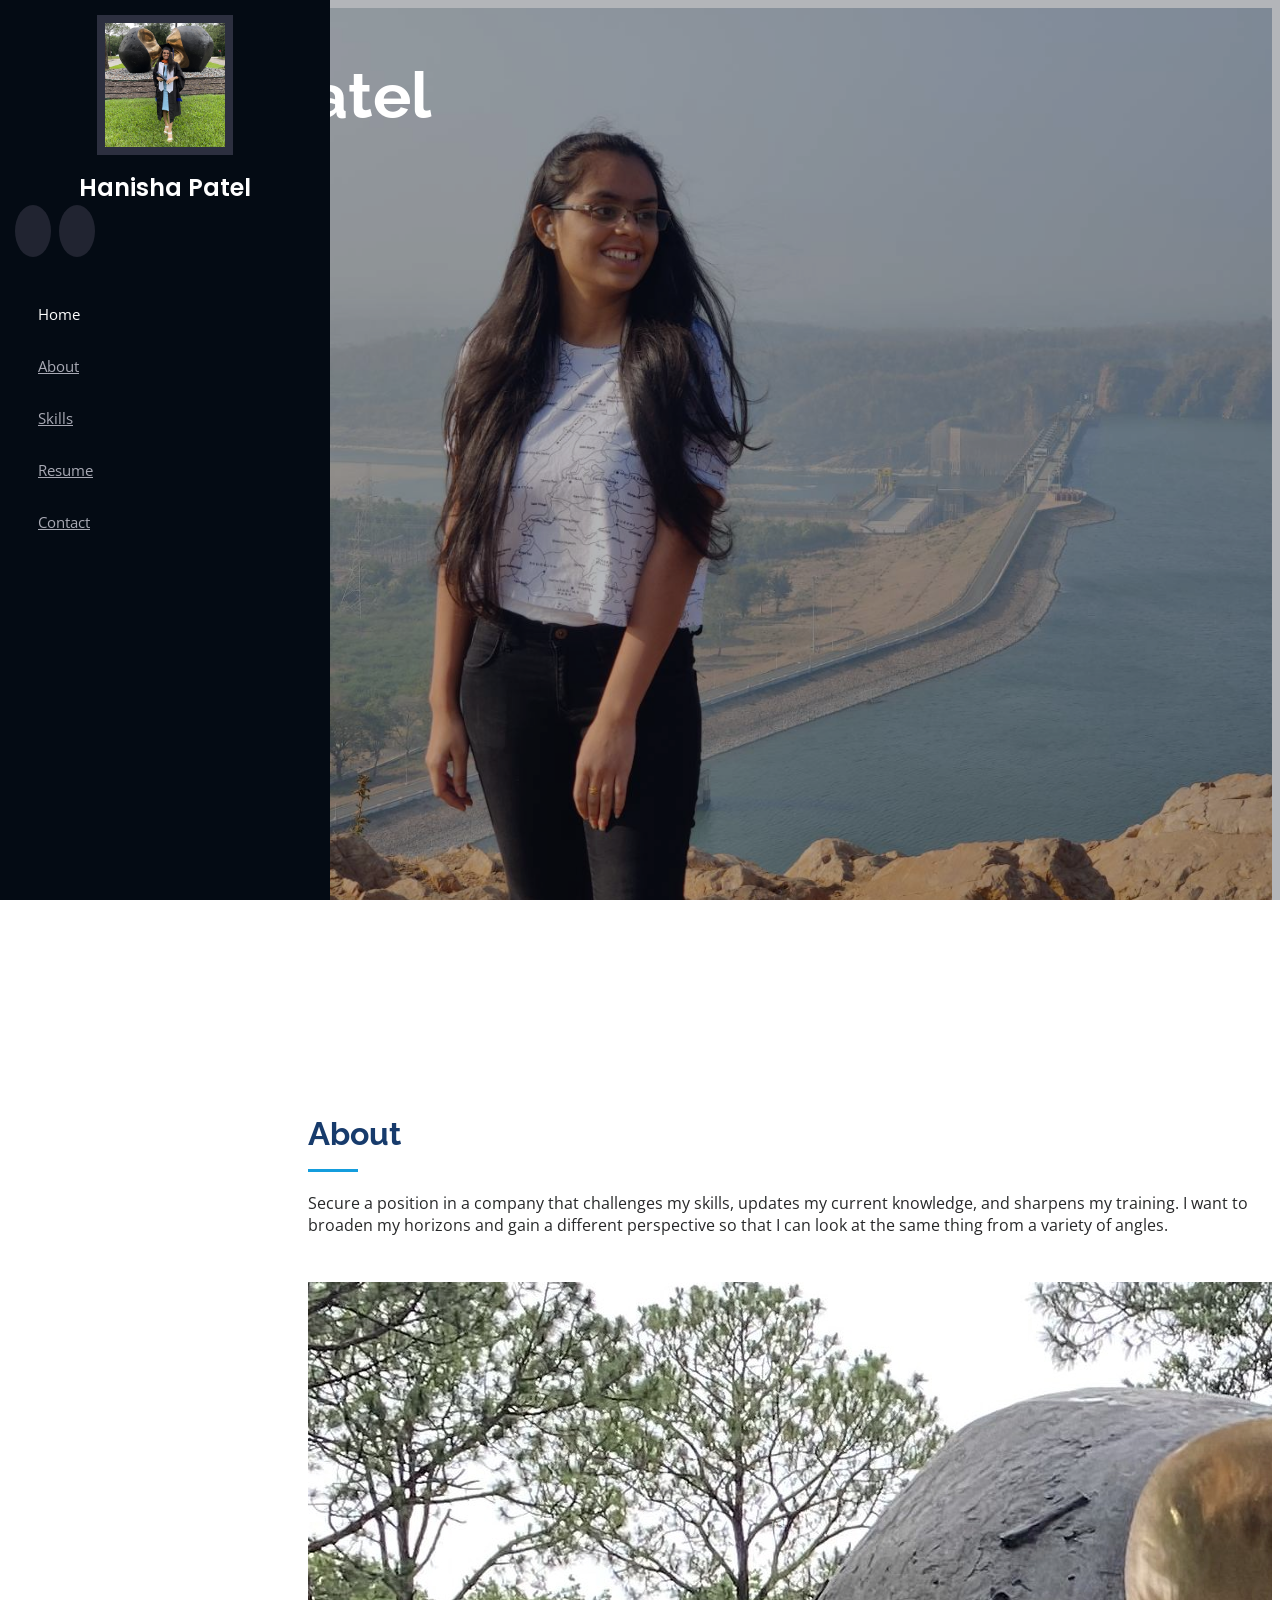
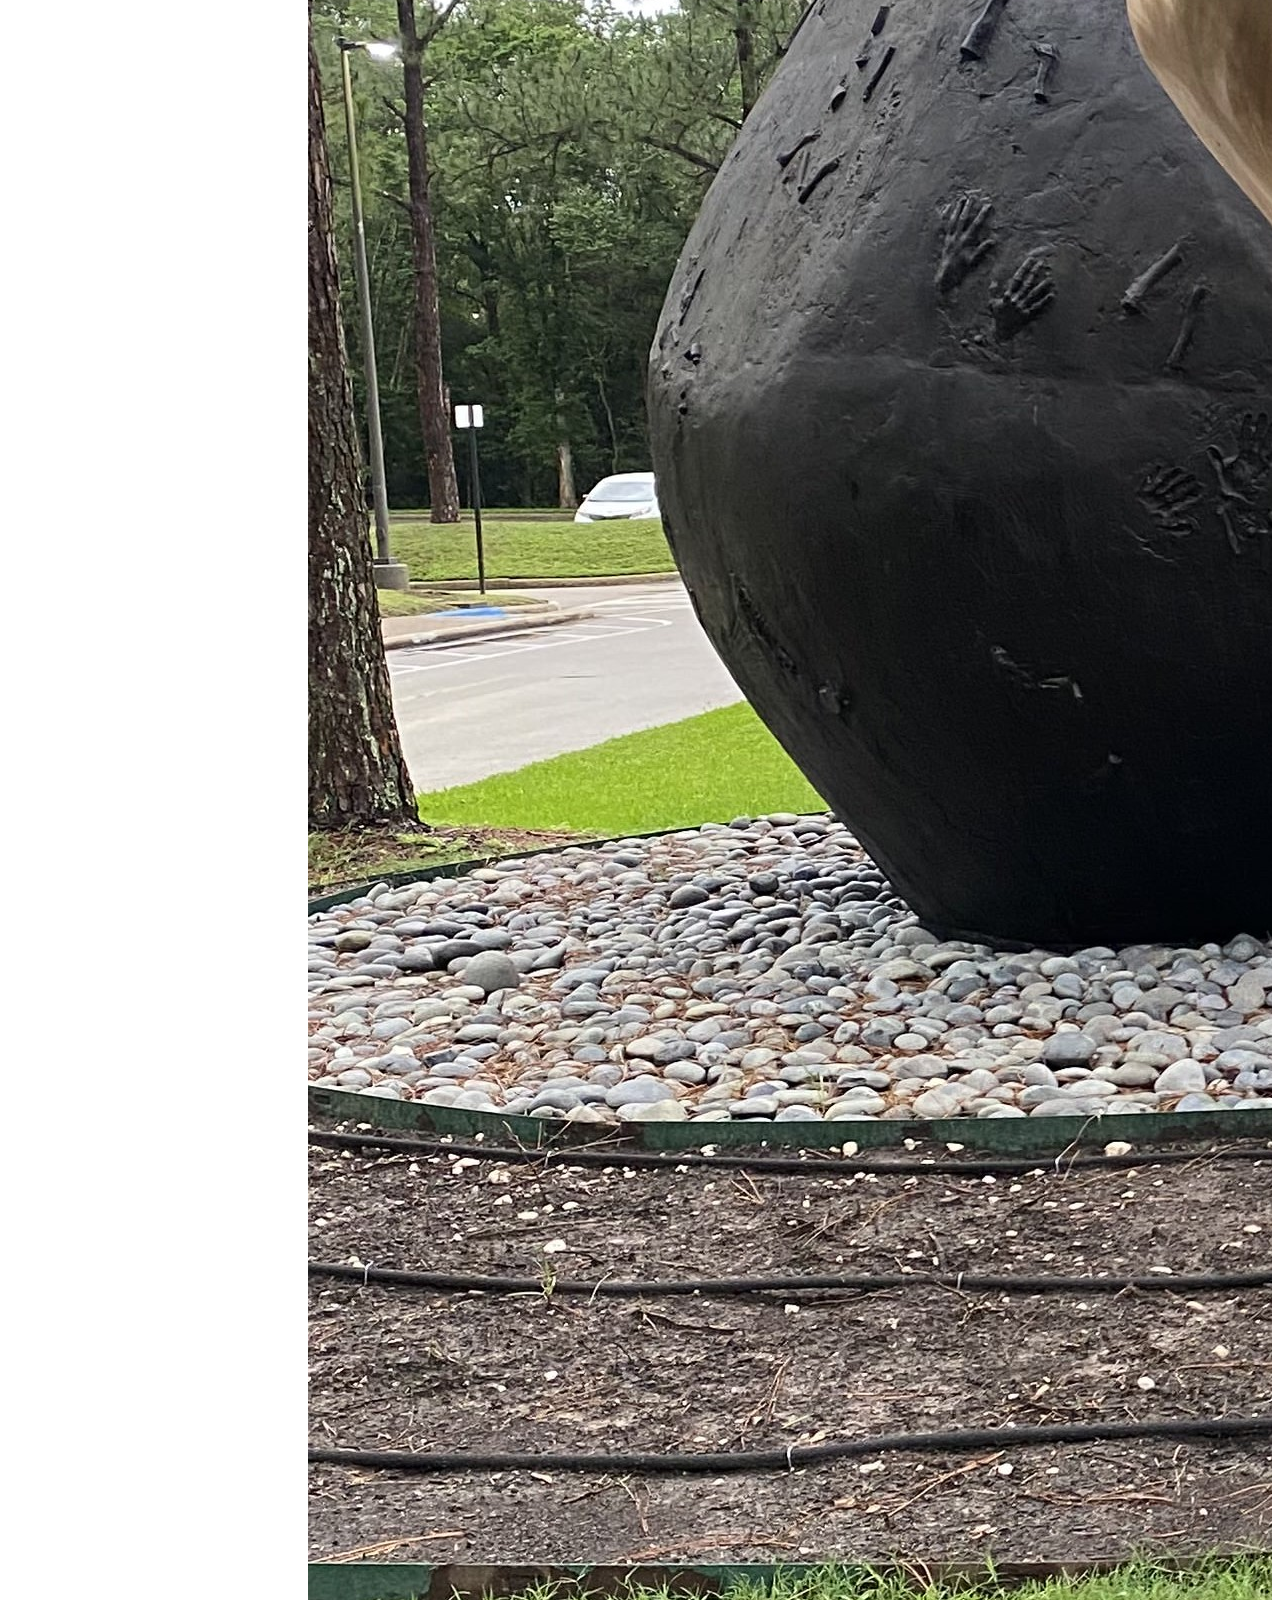
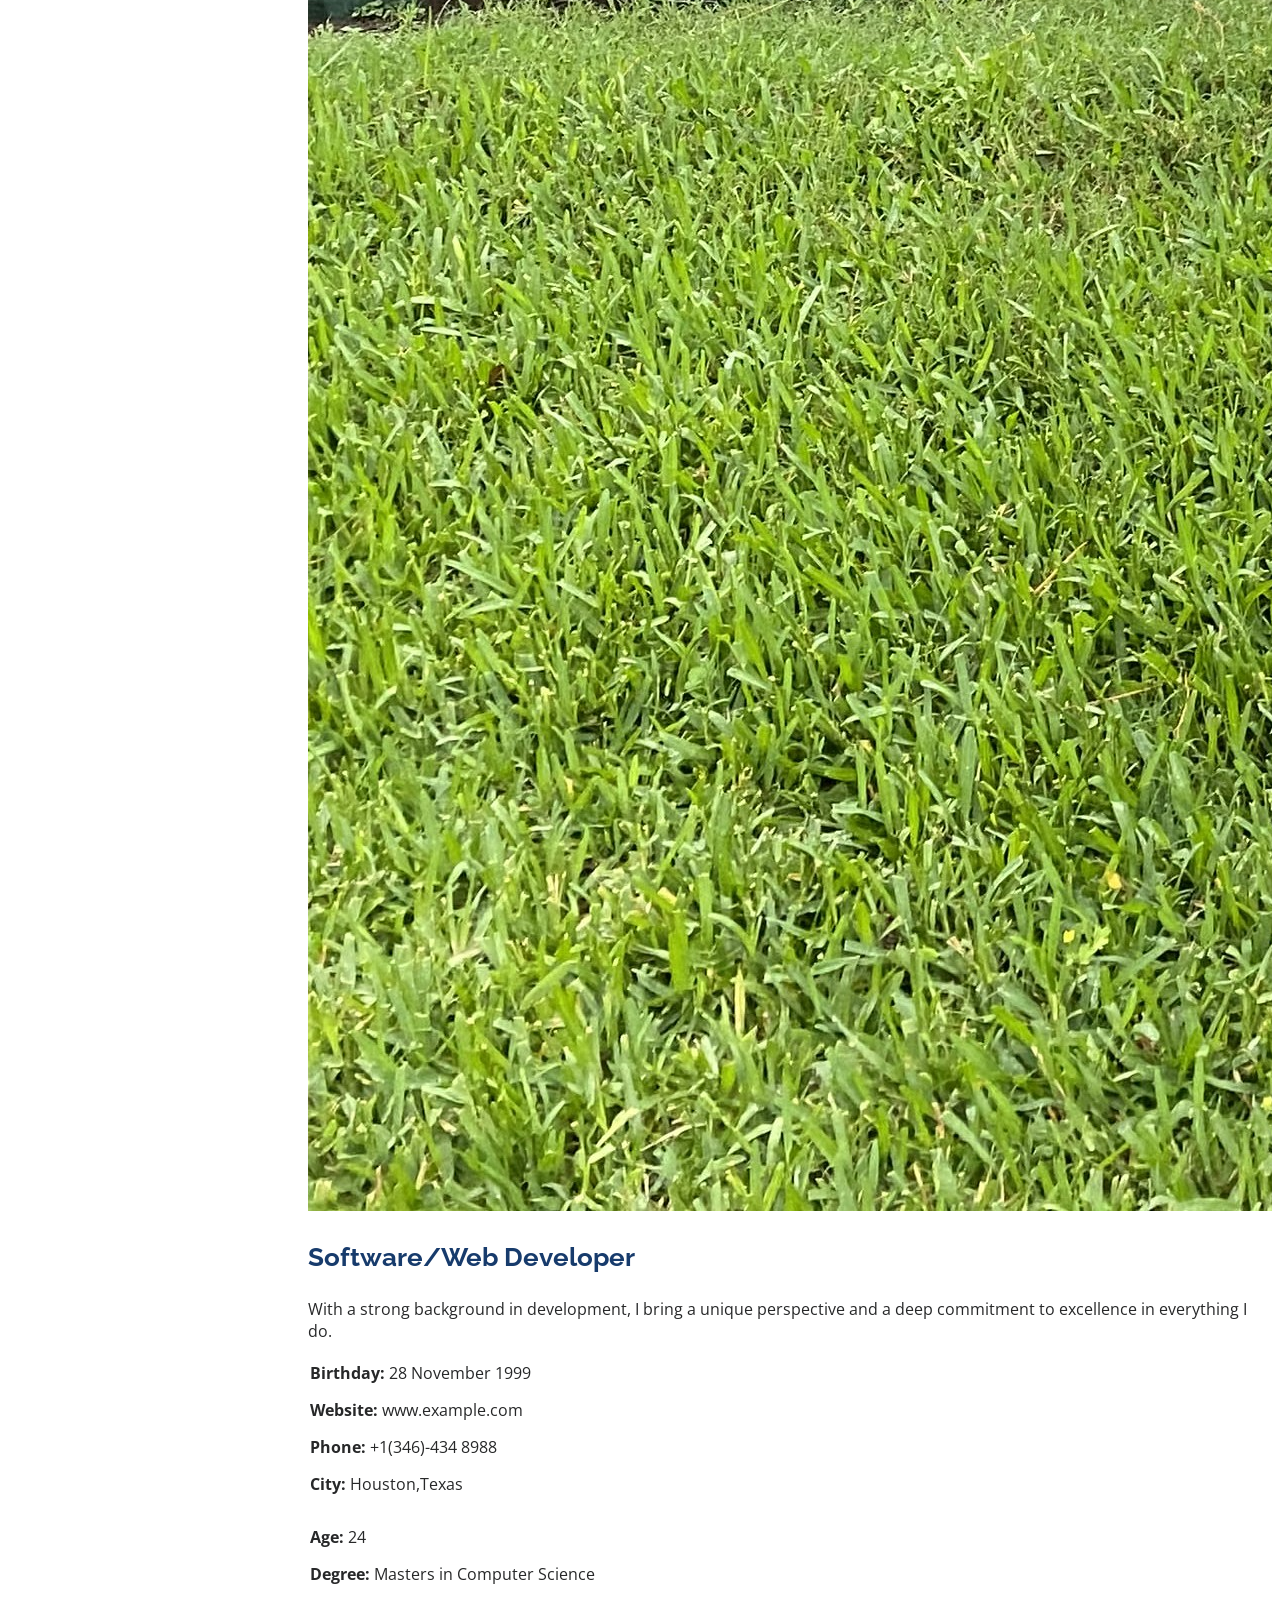
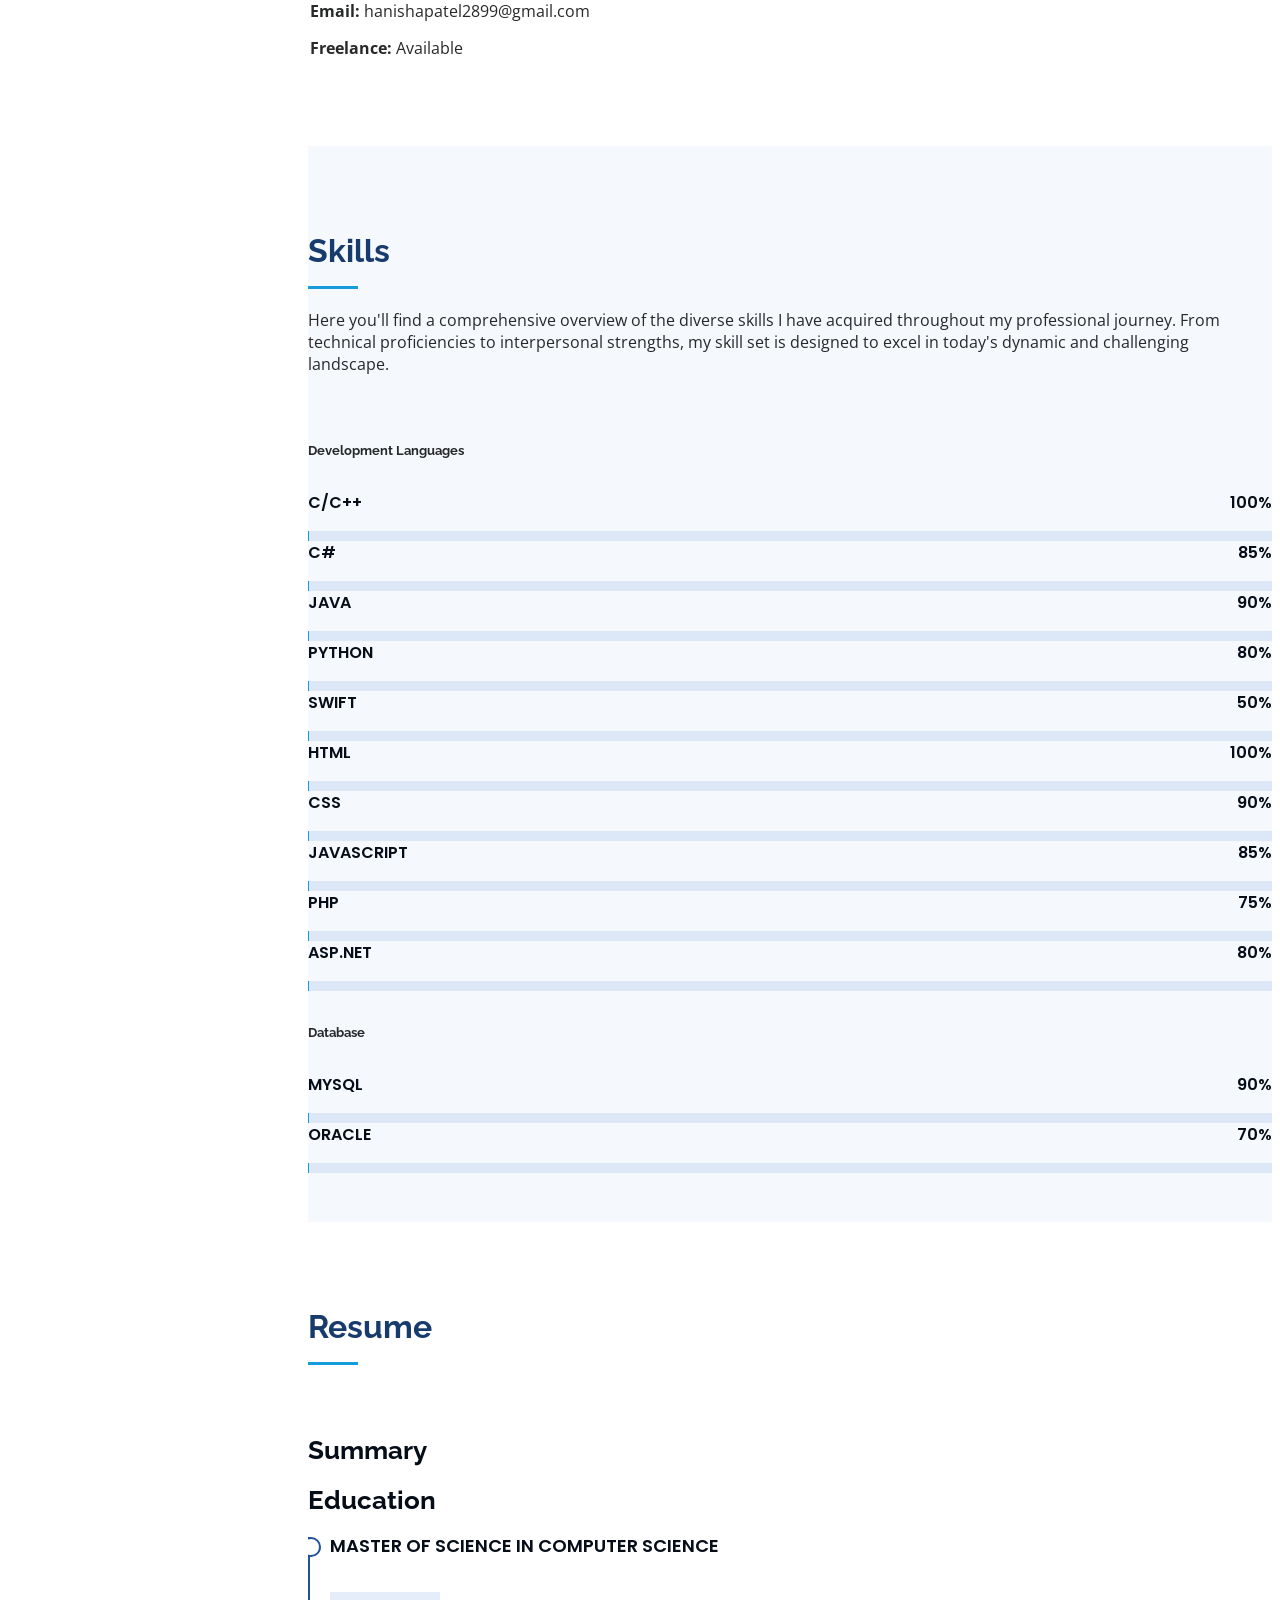
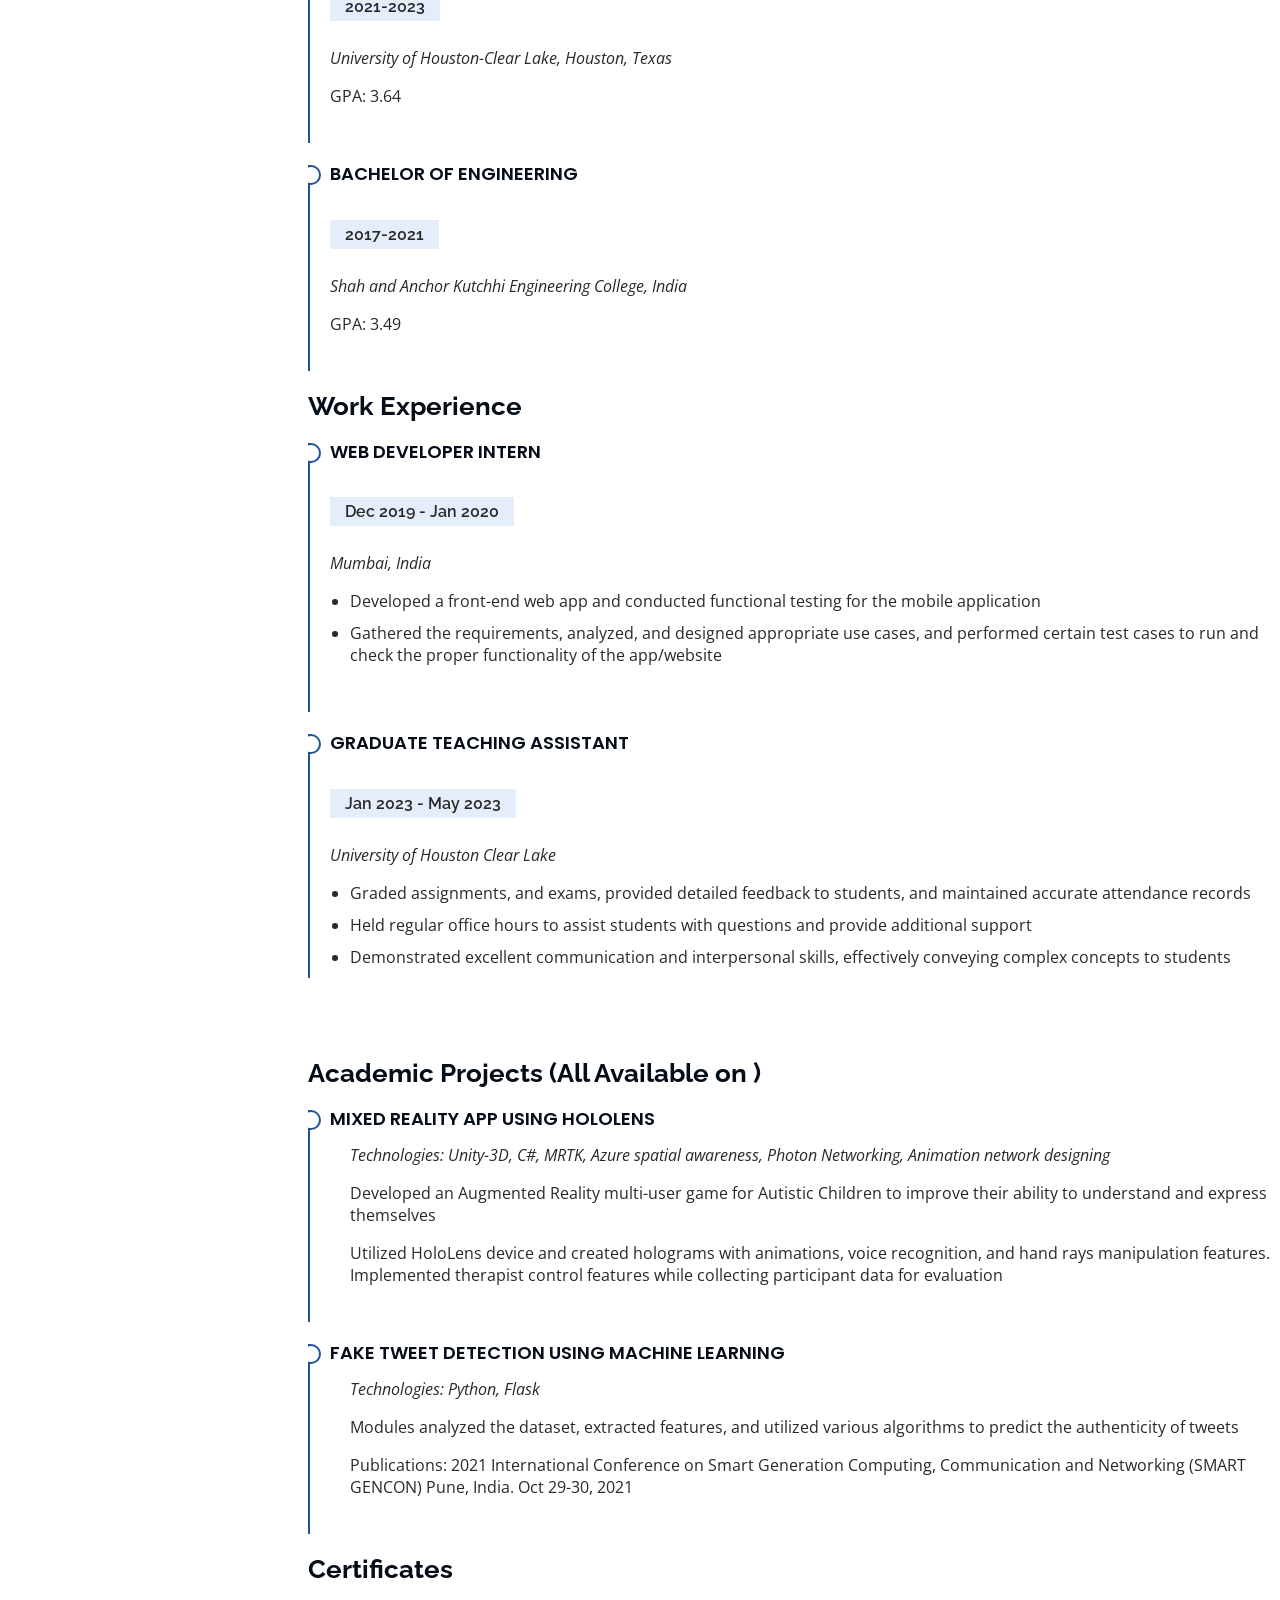
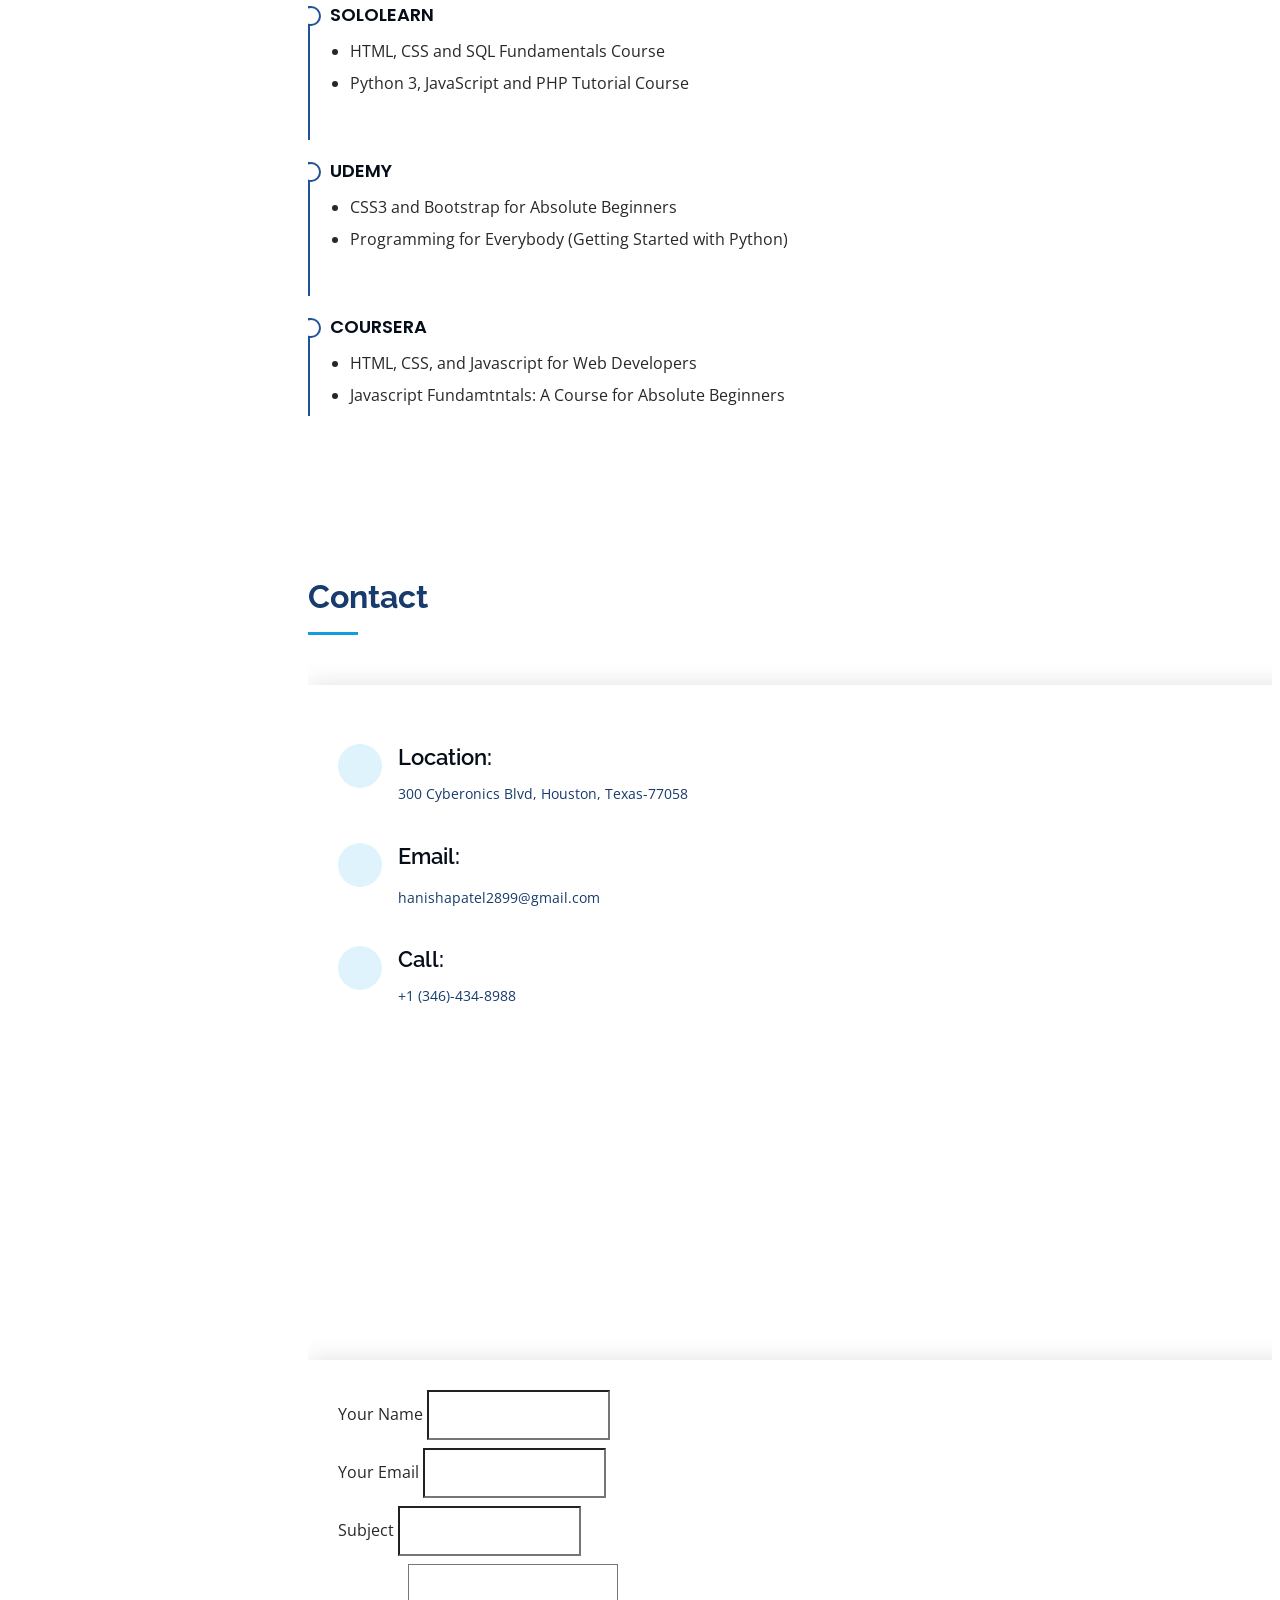
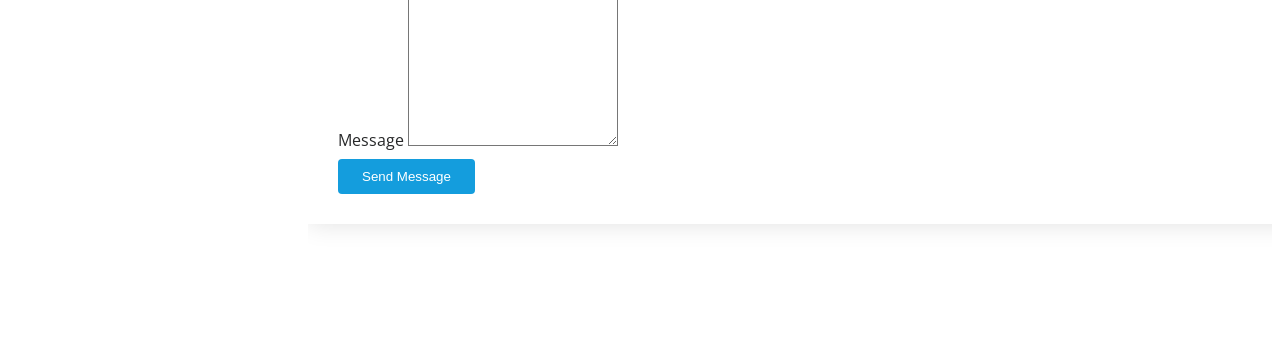
==== index.html @ 37eff62a "Add files via upload" ====
<!DOCTYPE html>
<html lang="en">

<head>
  <meta charset="utf-8">
  <meta content="width=device-width, initial-scale=1.0" name="viewport">

  <title>Hanisha Patel Portfolio</title>
  <meta content="" name="description">
  <meta content="" name="keywords">

  <!-- Google Fonts -->
  <link href="https://fonts.googleapis.com/css?family=Open+Sans:300,300i,400,400i,600,600i,700,700i|Raleway:300,300i,400,400i,500,500i,600,600i,700,700i|Poppins:300,300i,400,400i,500,500i,600,600i,700,700i" rel="stylesheet">

  <!-- Vendor CSS Files -->
  <link href="assets/vendor/bootstrap/css/bootstrap.min.css" rel="stylesheet">
  <link href="assets/vendor/icofont/icofont.min.css" rel="stylesheet">
  <link href="assets/vendor/boxicons/css/boxicons.min.css" rel="stylesheet">
  <link href="assets/vendor/venobox/venobox.css" rel="stylesheet">
  <link href="assets/vendor/owl.carousel/assets/owl.carousel.min.css" rel="stylesheet">
  <link href="assets/vendor/aos/aos.css" rel="stylesheet">

  <!-- Template Main CSS File -->
  <link href="assets/css/style.css" rel="stylesheet">

</head>

<body>

  <!-- ======= Mobile nav toggle button ======= -->
  <button type="button" class="mobile-nav-toggle d-xl-none"><i class="icofont-navigation-menu"></i></button>

  <!-- ======= Header ======= -->
  <header id="header">
    <div class="d-flex flex-column">

      <div class="profile">
        <img src="assets/img/grad.jpg" alt="" class="img-fluid rounded-circle">
        <h1 class="text-light"><a href="index.html">Hanisha Patel</a></h1>
        <div class="social-links mt-3 text-center">
          <a href="https://github.com/hanishapatel" class="google-plus"><i class="bx bxl-github"></i></a>
          <a href="https://www.linkedin.com/in/hanisha-patel/" class="linkedin"><i class="bx bxl-linkedin"></i></a>
        </div>
      </div>

      <nav class="nav-menu">
        <ul>
          <li class="active"><a href="index.html"><i class="bx bx-home"></i> <span>Home</span></a></li>
          <li><a href="#about"><i class="bx bx-user"></i> <span>About</span></a></li>
          <li><a href="#skills"><i class="bx bx-file-blank"></i> <span>Skills</span></a></li>
          <li><a href="#resume"><i class="bx bx-book-content"></i>Resume</a></li>
          <li><a href="#contact"><i class="bx bx-envelope"></i>Contact</a></li>
        </ul>
      </nav><!-- .nav-menu -->
      <button type="button" class="mobile-nav-toggle d-xl-none"><i class="icofont-navigation-menu"></i></button>

    </div>
  </header><!-- End Header -->

  <!-- ======= Hero Section ======= -->
  <section id="hero" class="d-flex flex-column justify-content-center align-items-center">
    <div class="hero-container" data-aos="fade-in">
      <h1>Hanisha Patel</h1>
      <p>I'm <span class="typed" data-typed-items="Software Developer, Web Developer"></span></p>
    </div>
  </section><!-- End Hero -->

  <main id="main">

    <!-- ======= About Section ======= -->
    <section id="about" class="about">
      <div class="container">

        <div class="section-title">
          <h2>About</h2>
          <p>Secure a position in a company that challenges my skills, updates my current knowledge, and sharpens my training. I want to broaden my horizons and gain a different perspective so that I can look at the same thing from a variety of angles. </p>
        </div>

        <div class="row">
          <div class="col-lg-4" data-aos="fade-right">
            <img src="assets/img/grad.jpg" class="img-fluid" alt="">
          </div>
          <div class="col-lg-8 pt-4 pt-lg-0 content" data-aos="fade-left">
            <h3>Software/Web Developer</h3>
            <p class="font-italic">
              With a strong background in development, I bring a unique perspective and a deep commitment to excellence in everything I do. 
            </p>
            <div class="row"> 
              <div class="col-lg-6">
                <ul>
                  <li><i class="icofont-rounded-right"></i> <strong>Birthday:</strong> 28 November 1999</li>
                  <li><i class="icofont-rounded-right"></i> <strong>Website:</strong> www.example.com</li>
                  <li><i class="icofont-rounded-right"></i> <strong>Phone:</strong> +1(346)-434 8988</li>
                  <li><i class="icofont-rounded-right"></i> <strong>City:</strong> Houston,Texas</li>
                </ul>
              </div>
              <div class="col-lg-6">
                <ul>
                  <li><i class="icofont-rounded-right"></i> <strong>Age:</strong> 24</li>
                  <li><i class="icofont-rounded-right"></i> <strong>Degree:</strong> Masters in Computer Science</li>
                  <li><i class="icofont-rounded-right"></i> <strong>Email:</strong> hanishapatel2899@gmail.com</li>
                  <li><i class="icofont-rounded-right"></i> <strong>Freelance:</strong> Available</li>
                </ul>
              </div>
            </div>
          </div>
        </div>

      </div>
    </section><!-- End About Section -->


    <!-- ======= Skills Section ======= -->
    <section id="skills" class="skills section-bg">
      <div class="container">

        <div class="section-title">
          <h2>Skills</h2>
          <p>Here you'll find a comprehensive overview of the diverse skills I have acquired throughout my professional journey. From technical proficiencies to interpersonal strengths, my skill set is designed to excel in today's dynamic and challenging landscape.</p>
        </div>

        <h5>Development Languages</h5>

        <div class="row skills-content">
          
          <div class="col-lg-6" data-aos="fade-up" >

            <div class="progress">
              <span class="skill">C/C++ <i class="val">100%</i></span>
              <div class="progress-bar-wrap">
                <div class="progress-bar" role="progressbar" aria-valuenow="100" aria-valuemin="0" aria-valuemax="100"></div>
              </div>
            </div>

            <div class="progress">
              <span class="skill">C# <i class="val">85%</i></span>
              <div class="progress-bar-wrap">
                <div class="progress-bar" role="progressbar" aria-valuenow="85" aria-valuemin="0" aria-valuemax="100"></div>
              </div>
            </div>

            <div class="progress">
              <span class="skill">Java <i class="val">90%</i></span>
              <div class="progress-bar-wrap">
                <div class="progress-bar" role="progressbar" aria-valuenow="90" aria-valuemin="0" aria-valuemax="100"></div>
              </div>
            </div>

            <div class="progress">
              <span class="skill">Python <i class="val">80%</i></span>
              <div class="progress-bar-wrap">
                <div class="progress-bar" role="progressbar" aria-valuenow="80" aria-valuemin="0" aria-valuemax="100"></div>
              </div>
            </div>

            <div class="progress">
              <span class="skill">Swift <i class="val">50%</i></span>
              <div class="progress-bar-wrap">
                <div class="progress-bar" role="progressbar" aria-valuenow="50" aria-valuemin="0" aria-valuemax="100"></div>
              </div>
            </div>
          </div>

          <div class="col-lg-6" data-aos="fade-up" data-aos-delay="100">

            <div class="progress">
              <span class="skill">HTML <i class="val">100%</i></span>
              <div class="progress-bar-wrap">
                <div class="progress-bar" role="progressbar" aria-valuenow="100" aria-valuemin="0" aria-valuemax="100"></div>
              </div>
            </div>

            <div class="progress">
              <span class="skill">CSS <i class="val">90%</i></span>
              <div class="progress-bar-wrap">
                <div class="progress-bar" role="progressbar" aria-valuenow="90" aria-valuemin="0" aria-valuemax="100"></div>
              </div>
            </div>

            <div class="progress">
              <span class="skill">JavaScript <i class="val">85%</i></span>
              <div class="progress-bar-wrap">
                <div class="progress-bar" role="progressbar" aria-valuenow="85" aria-valuemin="0" aria-valuemax="100"></div>
              </div>
            </div>

            <div class="progress">
              <span class="skill">PHP <i class="val">75%</i></span>
              <div class="progress-bar-wrap">
                <div class="progress-bar" role="progressbar" aria-valuenow="75" aria-valuemin="0" aria-valuemax="100"></div>
              </div>
            </div>

            <div class="progress">
              <span class="skill">ASP.NET <i class="val">80%</i></span>
              <div class="progress-bar-wrap">
                <div class="progress-bar" role="progressbar" aria-valuenow="80" aria-valuemin="0" aria-valuemax="100"></div>
              </div>
            </div>
          </div>
        </div>

        <br>
        <h5>Database</h5>

        <div class="row skills-content">
          
          <div class="col-lg-6" data-aos="fade-up" >

            <div class="progress">
              <span class="skill">MySQL <i class="val">90%</i></span>
              <div class="progress-bar-wrap">
                <div class="progress-bar" role="progressbar" aria-valuenow="90" aria-valuemin="0" aria-valuemax="100"></div>
              </div>
            </div>
        </div>

        <div class="col-lg-6" data-aos="fade-up" data-aos-delay="100">

          <div class="progress">
            <span class="skill">Oracle <i class="val">70%</i></span>
            <div class="progress-bar-wrap">
              <div class="progress-bar" role="progressbar" aria-valuenow="70" aria-valuemin="0" aria-valuemax="100"></div>
            </div>
          </div>
        </div>


      </div>
    </section><!-- End Skills Section -->

    <!-- ======= Resume Section ======= -->
    <section id="resume" class="resume">
      <div class="container">

        <div class="section-title">
          <h2>Resume</h2>
        </div>

        <div class="row">
          <div class="col-lg-6" data-aos="fade-up">
            <h3 class="resume-title">Summary</h3>
            <!-- <div class="resume-item pb-0">
              <h4>Hanisha Patel</h4>
              <p><em>Innovative and deadline-driven Web Developer with 5+ years of experience designing and developing user-centered websites.</em></p>
              <ul>
                <li>Houston, Texas</li>
                <li>+1 (346)-434-8988</li>
                <li>hanishapatel2899@gmail.com</li>
              </ul>
            </div> -->

            <h3 class="resume-title">Education</h3>
            <div class="resume-item">
              <h4>Master of Science in Computer Science</h4>
              <h5>2021-2023</h5>
              <p><em>University of Houston-Clear Lake, Houston, Texas</em></p>
              <p>GPA: 3.64</p>
            </div>

            <div class="resume-item">
              <h4>Bachelor of Engineering</h4>
              <h5>2017-2021</h5>
              <p><em>Shah and Anchor Kutchhi Engineering College, India</em></p>
              <p>GPA: 3.49</p>
            </div>

            <h3 class="resume-title">Work Experience</h3>
            <div class="resume-item">
              <h4>Web Developer Intern</h4>
              <h5>Dec 2019 - Jan 2020</h5>
              <p><em>Mumbai, India </em></p>
              <ul>
                <li>Developed a front-end web app and conducted functional testing for the mobile application</li>
                <li>Gathered the requirements, analyzed, and designed appropriate use cases, and performed certain test cases to run and check the proper functionality of the app/website</li>
              </ul>
            </div>

            <div class="resume-item">
              <h4>Graduate Teaching Assistant</h4>
              <h5>Jan 2023 - May 2023</h5>
              <p><em>University of Houston Clear Lake</em></p>
              <ul>
                <li>Graded assignments, and exams, provided detailed feedback to students, and maintained accurate attendance records</li>
                <li>Held regular office hours to assist students with questions and provide additional support</li>
                <li>Demonstrated excellent communication and interpersonal skills, effectively conveying complex concepts to students</li>
              </ul>
            </div>
          </div>


          <div class="col-lg-6" data-aos="fade-up" data-aos-delay="100">
          <br><br>
            <h3 class="resume-title">Academic Projects (All Available on <a href="https://github.com/hanishapatel" class="google-plus"><i class="bx bxl-github"></i></a>)</h3>
            <div class="resume-item">
              <h4>Mixed Reality App using HoloLens</h4>
              <ul>
                <p><em>Technologies: Unity-3D, C#, MRTK, Azure spatial awareness, Photon Networking, Animation network designing</em></p>
                <p>Developed an Augmented Reality multi-user game for Autistic Children to improve their ability to understand and express themselves</p>
                <p>Utilized HoloLens device and created holograms with animations, voice recognition, and hand rays manipulation features. Implemented therapist control features while collecting participant data for evaluation</p>
              </ul>
            </div>

            <div class="resume-item">
              <h4>Fake Tweet Detection Using Machine Learning</h4>
              <ul>
                <p><em>Technologies: Python, Flask</em></p>
                <p>Modules analyzed the dataset, extracted features, and utilized various algorithms to predict the authenticity of tweets</p>
                <p>Publications: 2021 International Conference on Smart Generation Computing, Communication and Networking (SMART GENCON) Pune, India. Oct 29-30, 2021</p>
              </ul>
            </div>

            <h3 class="resume-title">Certificates</h3>
            <div class="resume-item">
              <h4>Sololearn</h4>
              <ul>
                <li>HTML, CSS and SQL Fundamentals Course</li>
                <li>Python 3, JavaScript and PHP Tutorial Course</li>
              </ul>
            </div>
            <div class="resume-item">
              <h4>Udemy</h4>
              <ul>
                <li>CSS3 and Bootstrap for Absolute Beginners</li>
                <li>Programming for Everybody (Getting Started with Python)</li>
              </ul>
            </div>
            <div class="resume-item">
              <h4>Coursera</h4>
              <ul>
                <li>HTML, CSS, and Javascript for Web Developers</li>
                <li>Javascript Fundamtntals: A Course for Absolute Beginners</li>
              </ul>
            </div>

          </div>
        </div>

      </div>
    </section><!-- End Resume Section -->

    
    <!-- ======= Contact Section ======= -->
    <section id="contact" class="contact">
      <div class="container">

        <div class="section-title">
          <h2>Contact</h2>
        </div>

        <div class="row" data-aos="fade-in">

          <div class="col-lg-5 d-flex align-items-stretch">
            <div class="info">
              <div class="address">
                <i class="icofont-google-map"></i>
                <h4>Location:</h4>
                <p>300 Cyberonics Blvd, Houston, Texas-77058</p>
              </div>

              <div class="email">
                <i class="icofont-envelope"></i>
                <h4>Email:</h4>
                <p>hanishapatel2899@gmail.com</p>
              </div>

              <div class="phone">
                <i class="icofont-phone"></i>
                <h4>Call:</h4>
                <p>+1 (346)-434-8988</p>
              </div>

              <iframe src="https://www.google.com/maps/embed?pb=!1m18!1m12!1m3!1d3470.0006708164433!2d-95.10667118505368!3d29.574583782055775!2m3!1f0!2f0!3f0!3m2!1i1024!2i768!4f13.1!3m3!1m2!1s0x86409deb3c951785%3A0xb77ce4d8f21cac22!2s300%20Cyberonics%20Blvd%2C%20Houston%2C%20TX%2077058!5e0!3m2!1sen!2sus!4v1646281591928!5m2!1sen!2sus" frameborder="0" style="border:0; width: 100%; height: 290px;" allowfullscreen></iframe>
            </div>

          </div>

          <div class="col-lg-7 mt-5 mt-lg-0 d-flex align-items-stretch">
            <form action="forms/contact.php" method="post" role="form" class="php-email-form">
              <div class="form-row">
                <div class="form-group col-md-6">
                  <label for="name">Your Name</label>
                  <input type="text" name="name" class="form-control" id="name" data-rule="minlen:4" data-msg="Please enter at least 4 chars" />
                  <div class="validate"></div>
                </div>
                <div class="form-group col-md-6">
                  <label for="name">Your Email</label>
                  <input type="email" class="form-control" name="email" id="email" data-rule="email" data-msg="Please enter a valid email" />
                  <div class="validate"></div>
                </div>
              </div>
              <div class="form-group">
                <label for="name">Subject</label>
                <input type="text" class="form-control" name="subject" id="subject" data-rule="minlen:4" data-msg="Please enter at least 8 chars of subject" />
                <div class="validate"></div>
              </div>
              <div class="form-group">
                <label for="name">Message</label>
                <textarea class="form-control" name="message" rows="10" data-rule="required" data-msg="Please write something for us"></textarea>
                <div class="validate"></div>
              </div>
              <div class="mb-3">
                <div class="loading">Loading</div>
                <div class="error-message"></div>
                <div class="sent-message">Your message has been sent. Thank you!</div>
              </div>
              <div class="text-center"><button type="submit">Send Message</button></div>
            </form>
          </div>

        </div>

      </div>
    </section><!-- End Contact Section -->

  </main><!-- End #main -->

 

  <a href="#" class="back-to-top"><i class="icofont-simple-up"></i></a>

  <!-- Vendor JS Files -->
  <script src="assets/vendor/jquery/jquery.min.js"></script>
  <script src="assets/vendor/bootstrap/js/bootstrap.bundle.min.js"></script>
  <script src="assets/vendor/jquery.easing/jquery.easing.min.js"></script>
  <script src="assets/vendor/php-email-form/validate.js"></script>
  <script src="assets/vendor/waypoints/jquery.waypoints.min.js"></script>
  <script src="assets/vendor/counterup/counterup.min.js"></script>
  <script src="assets/vendor/isotope-layout/isotope.pkgd.min.js"></script>
  <script src="assets/vendor/venobox/venobox.min.js"></script>
  <script src="assets/vendor/owl.carousel/owl.carousel.min.js"></script>
  <script src="assets/vendor/typed.js/typed.min.js"></script>
  <script src="assets/vendor/aos/aos.js"></script>

  <!-- Template Main JS File -->
  <script src="assets/js/main.js"></script>

</body>

</html>
---- assets/css/style.css ----
/*--------------------------------------------------------------
# General
--------------------------------------------------------------*/
body {
  font-family: "Open Sans", sans-serif;
  color: #272829;
}

a {
  color: #149ddd;
}

a:hover {
  color: #37b3ed;
  text-decoration: none;
}

h1, h2, h3, h4, h5, h6 {
  font-family: "Raleway", sans-serif;
}

/*--------------------------------------------------------------
# Back to top button
--------------------------------------------------------------*/
.back-to-top {
  position: fixed;
  display: none;
  width: 40px;
  height: 40px;
  border-radius: 50px;
  right: 15px;
  bottom: 15px;
  background: #149ddd;
  color: #fff;
  transition: display 0.5s ease-in-out;
  z-index: 99999;
}

.back-to-top i {
  font-size: 24px;
  position: absolute;
  top: 7px;
  left: 8px;
}

.back-to-top:hover {
  color: #fff;
  background: #2eafec;
  transition: background 0.2s ease-in-out;
}

/*--------------------------------------------------------------
# Header
--------------------------------------------------------------*/
#header {
  position: fixed;
  top: 0;
  left: 0;
  bottom: 0;
  width: 300px;
  transition: all ease-in-out 0.5s;
  z-index: 9997;
  transition: all 0.5s;
  padding: 0 15px;
  background: #040b14;
  overflow-y: auto;
}

#header .profile img {
  margin: 15px auto;
  display: block;
  width: 120px;
  border: 8px solid #2c2f3f;
}

#header .profile h1 {
  font-size: 24px;
  margin: 0;
  padding: 0;
  font-weight: 600;
  -moz-text-align-last: center;
  text-align-last: center;
  font-family: "Poppins", sans-serif;
}

#header .profile h1 a, #header .profile h1 a:hover {
  color: #fff;
  text-decoration: none;
}

#header .profile .social-links a {
  font-size: 18px;
  display: inline-block;
  background: #212431;
  color: #fff;
  line-height: 1;
  padding: 8px 0;
  margin-right: 4px;
  border-radius: 50%;
  text-align: center;
  width: 36px;
  height: 36px;
  transition: 0.3s;
}

#header .profile .social-links a:hover {
  background: #149ddd;
  color: #fff;
  text-decoration: none;
}

#main {
  margin-left: 300px;
}

@media (max-width: 1199px) {
  #header {
    left: -300px;
  }
  #main {
    margin-left: 0;
  }
}

/*--------------------------------------------------------------
# Navigation Menu
--------------------------------------------------------------*/
/* Desktop Navigation */
.nav-menu {
  padding-top: 30px;
}

.nav-menu * {
  margin: 0;
  padding: 0;
  list-style: none;
}

.nav-menu > ul > li {
  position: relative;
  white-space: nowrap;
}

.nav-menu a {
  display: flex;
  align-items: center;
  color: #a8a9b4;
  padding: 12px 15px;
  margin-bottom: 8px;
  transition: 0.3s;
  font-size: 15px;
}

.nav-menu a i {
  font-size: 24px;
  padding-right: 8px;
  color: #6f7180;
}

.nav-menu a:hover, .nav-menu .active > a, .nav-menu li:hover > a {
  text-decoration: none;
  color: #fff;
}

.nav-menu a:hover i, .nav-menu .active > a i, .nav-menu li:hover > a i {
  color: #149ddd;
}

/* Mobile Navigation */
.mobile-nav-toggle {
  position: fixed;
  right: 15px;
  top: 15px;
  z-index: 9998;
  border: 0;
  background: none;
  font-size: 24px;
  transition: all 0.4s;
  outline: none !important;
  line-height: 1;
  cursor: pointer;
  text-align: right;
}

.mobile-nav-toggle i {
  color: #149ddd;
}

.mobile-nav-active {
  overflow: hidden;
}

.mobile-nav-active #header {
  left: 0;
}

.mobile-nav-active .mobile-nav-toggle i {
  color: #fff;
}

/*--------------------------------------------------------------
# Hero Section
--------------------------------------------------------------*/
#hero {
  width: 100%;
  height: 100vh;
  background: url("../img/back.jpg") top center;
  background-size: cover;
}

#hero:before {
  content: "";
  background: rgba(5, 13, 24, 0.3);
  position: absolute;
  bottom: 0;
  top: 0;
  left: 0;
  right: 0;
  z-index: 1;
}

#hero .hero-container {
  position: relative;
  z-index: 2;
  min-width: 300px;
}

#hero h1 {
  margin: 0 0 10px 0;
  font-size: 64px;
  font-weight: 700;
  line-height: 56px;
  color: #fff;
}

#hero p {
  color: #fff;
  margin-bottom: 50px;
  font-size: 26px;
  font-family: "Poppins", sans-serif;
}

#hero p span {
  color: #fff;
  padding-bottom: 4px;
  letter-spacing: 1px;
  border-bottom: 3px solid #149ddd;
}

@media (min-width: 1024px) {
  #hero {
    background-attachment: fixed;
  }
}

@media (max-width: 768px) {
  #hero h1 {
    font-size: 28px;
    line-height: 36px;
  }
  #hero h2 {
    font-size: 18px;
    line-height: 24px;
    margin-bottom: 30px;
  }
}

/*--------------------------------------------------------------
# Sections General
--------------------------------------------------------------*/
section {
  padding: 60px 0;
  overflow: hidden;
}

.section-bg {
  background: #f5f8fd;
}

.section-title {
  padding-bottom: 30px;
}

.section-title h2 {
  font-size: 32px;
  font-weight: bold;
  margin-bottom: 20px;
  padding-bottom: 20px;
  position: relative;
  color: #173b6c;
}

.section-title h2::after {
  content: '';
  position: absolute;
  display: block;
  width: 50px;
  height: 3px;
  background: #149ddd;
  bottom: 0;
  left: 0;
}
/* 
.section-title p {
  margin-bottom: 0;
} */

/*--------------------------------------------------------------
# About
--------------------------------------------------------------*/
.about .content h3 {
  font-weight: 700;
  font-size: 26px;
  color: #173b6c;
}

.about .content ul {
  list-style: none;
  padding: 0;
}

.about .content ul li {
  padding-bottom: 10px;
}

.about .content ul i {
  font-size: 20px;
  padding-right: 2px;
  color: #149ddd;
}

.about .content p:last-child {
  margin-bottom: 0;
}


/*--------------------------------------------------------------
# Skills
--------------------------------------------------------------*/
.skills .progress {
  height: 50px;
  display: block;
  background: none;
}

.skills .progress .skill {
  padding: 10px 0;
  margin: 0 0 6px 0;
  text-transform: uppercase;
  display: block;
  font-weight: 600;
  font-family: "Poppins", sans-serif;
  color: #050d18;
}

.skills .progress .skill .val {
  float: right;
  font-style: normal;
}

.skills .progress-bar-wrap {
  background: #dce8f8;
}

.skills .progress-bar {
  width: 1px;
  height: 10px;
  transition: .9s;
  background-color: #149ddd;
}

/*--------------------------------------------------------------
# Resume
--------------------------------------------------------------*/
.resume .resume-title {
  font-size: 26px;
  font-weight: 700;
  margin-top: 20px;
  margin-bottom: 20px;
  color: #050d18;
}

.resume .resume-item {
  padding: 0 0 20px 20px;
  margin-top: -2px;
  border-left: 2px solid #1f5297;
  position: relative;
}

.resume .resume-item h4 {
  line-height: 18px;
  font-size: 18px;
  font-weight: 600;
  text-transform: uppercase;
  font-family: "Poppins", sans-serif;
  color: #050d18;
  margin-bottom: 10px;
}

.resume .resume-item h5 {
  font-size: 16px;
  background: #e4edf9;
  padding: 5px 15px;
  display: inline-block;
  font-weight: 600;
  margin-bottom: 10px;
}

.resume .resume-item ul {
  padding-left: 20px;
}

.resume .resume-item ul li {
  padding-bottom: 10px;
}

.resume .resume-item:last-child {
  padding-bottom: 0;
}

.resume .resume-item::before {
  content: "";
  position: absolute;
  width: 16px;
  height: 16px;
  border-radius: 50px;
  left: -9px;
  top: 0;
  background: #fff;
  border: 2px solid #1f5297;
}


/*--------------------------------------------------------------
# Contact
--------------------------------------------------------------*/
.contact {
  padding-bottom: 130px;
}

.contact .info {
  padding: 30px;
  background: #fff;
  width: 100%;
  box-shadow: 0 0 24px 0 rgba(0, 0, 0, 0.12);
}

.contact .info i {
  font-size: 20px;
  color: #149ddd;
  float: left;
  width: 44px;
  height: 44px;
  background: #dff3fc;
  display: flex;
  justify-content: center;
  align-items: center;
  border-radius: 50px;
  transition: all 0.3s ease-in-out;
}

.contact .info h4 {
  padding: 0 0 0 60px;
  font-size: 22px;
  font-weight: 600;
  margin-bottom: 5px;
  color: #050d18;
}

.contact .info p {
  padding: 0 0 10px 60px;
  margin-bottom: 20px;
  font-size: 14px;
  color: #173b6c;
}

.contact .info .email p {
  padding-top: 5px;
}

.contact .info .social-links {
  padding-left: 60px;
}

.contact .info .social-links a {
  font-size: 18px;
  display: inline-block;
  background: #333;
  color: #fff;
  line-height: 1;
  padding: 8px 0;
  border-radius: 50%;
  text-align: center;
  width: 36px;
  height: 36px;
  transition: 0.3s;
  margin-right: 10px;
}

.contact .info .social-links a:hover {
  background: #149ddd;
  color: #fff;
}

.contact .info .email:hover i, .contact .info .address:hover i, .contact .info .phone:hover i {
  background: #149ddd;
  color: #fff;
}

.contact .php-email-form {
  width: 100%;
  padding: 30px;
  background: #fff;
  box-shadow: 0 0 24px 0 rgba(0, 0, 0, 0.12);
}

.contact .php-email-form .form-group {
  padding-bottom: 8px;
}

.contact .php-email-form .validate {
  display: none;
  color: red;
  margin: 0 0 15px 0;
  font-weight: 400;
  font-size: 13px;
}

.contact .php-email-form .error-message {
  display: none;
  color: #fff;
  background: #ed3c0d;
  text-align: left;
  padding: 15px;
  font-weight: 600;
}

.contact .php-email-form .error-message br + br {
  margin-top: 25px;
}

.contact .php-email-form .sent-message {
  display: none;
  color: #fff;
  background: #18d26e;
  text-align: center;
  padding: 15px;
  font-weight: 600;
}

.contact .php-email-form .loading {
  display: none;
  background: #fff;
  text-align: center;
  padding: 15px;
}

.contact .php-email-form .loading:before {
  content: "";
  display: inline-block;
  border-radius: 50%;
  width: 24px;
  height: 24px;
  margin: 0 10px -6px 0;
  border: 3px solid #18d26e;
  border-top-color: #eee;
  -webkit-animation: animate-loading 1s linear infinite;
  animation: animate-loading 1s linear infinite;
}

.contact .php-email-form input, .contact .php-email-form textarea {
  border-radius: 0;
  box-shadow: none;
  font-size: 14px;
}

.contact .php-email-form input {
  height: 44px;
}

.contact .php-email-form textarea {
  padding: 10px 12px;
}

.contact .php-email-form button[type="submit"] {
  background: #149ddd;
  border: 0;
  padding: 10px 24px;
  color: #fff;
  transition: 0.4s;
  border-radius: 4px;
}

.contact .php-email-form button[type="submit"]:hover {
  background: #37b3ed;
}

@-webkit-keyframes animate-loading {
  0% {
    transform: rotate(0deg);
  }
  100% {
    transform: rotate(360deg);
  }
}

@keyframes animate-loading {
  0% {
    transform: rotate(0deg);
  }
  100% {
    transform: rotate(360deg);
  }
}



/*--------------------------------------------------------------
# Footer
--------------------------------------------------------------*/
#footer {
  padding: 15px;
  color: #f4f6fd;
  font-size: 14px;
  position: fixed;
  left: 0;
  bottom: 0;
  width: 300px;
  z-index: 9999;
  background: #040b14;
}

#footer .copyright {
  text-align: center;
}

#footer .credits {
  padding-top: 5px;
  text-align: center;
  font-size: 13px;
  color: #eaebf0;
}

@media (max-width: 1199px) {
  #footer {
    position: static;
    width: auto;
    padding-right: 20px 15px;
  }
}
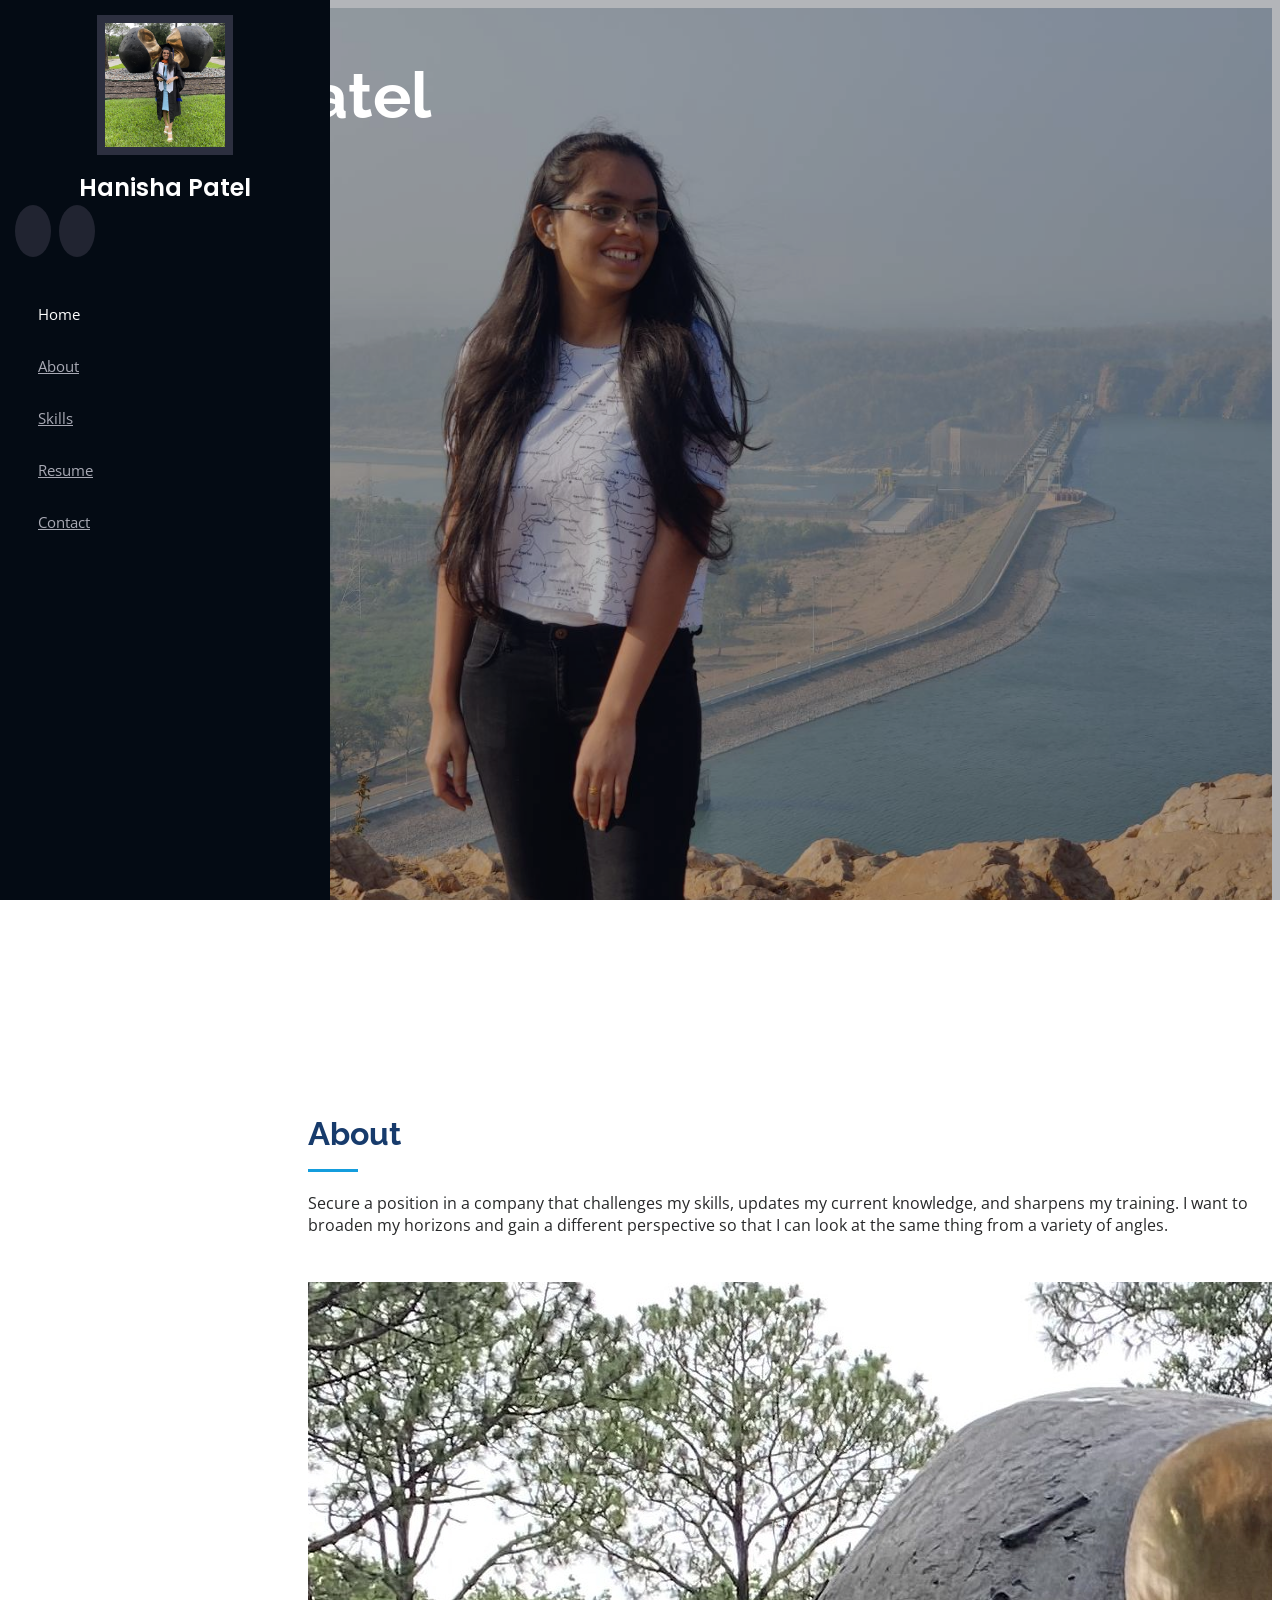
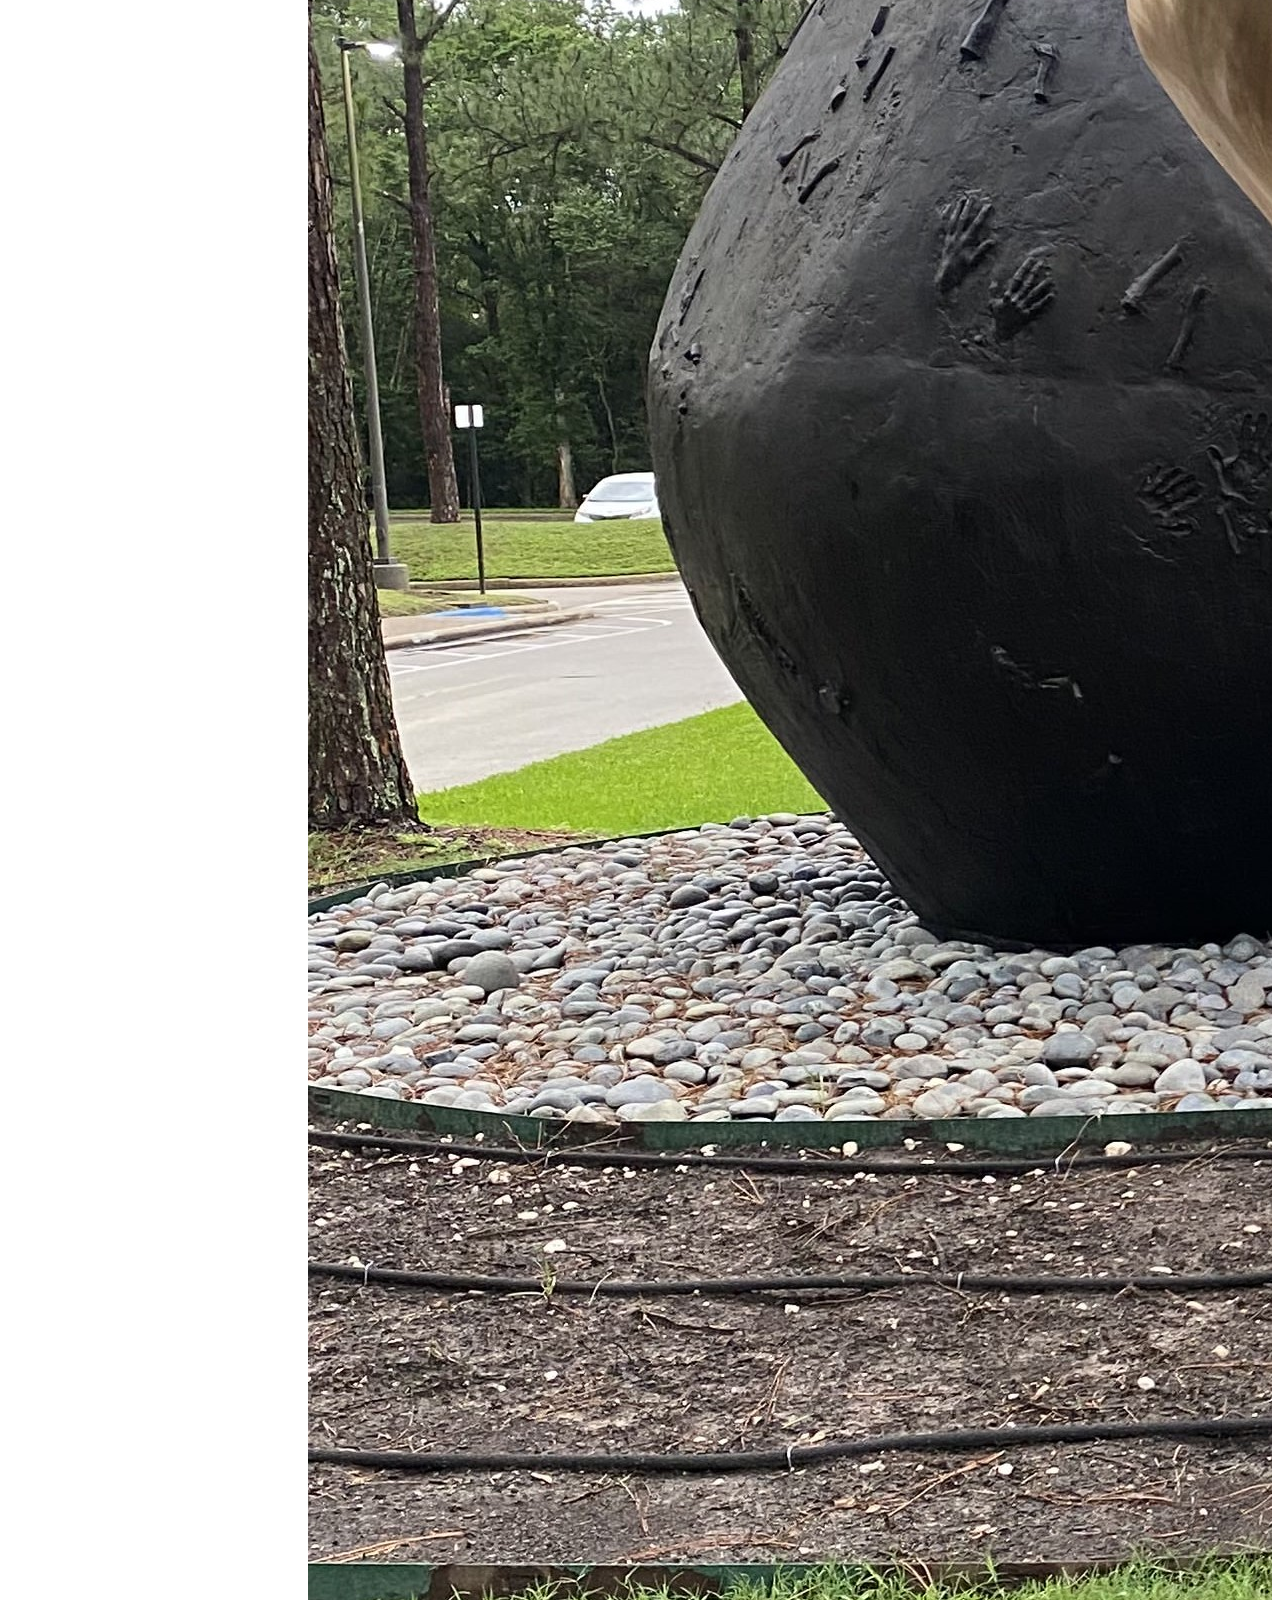
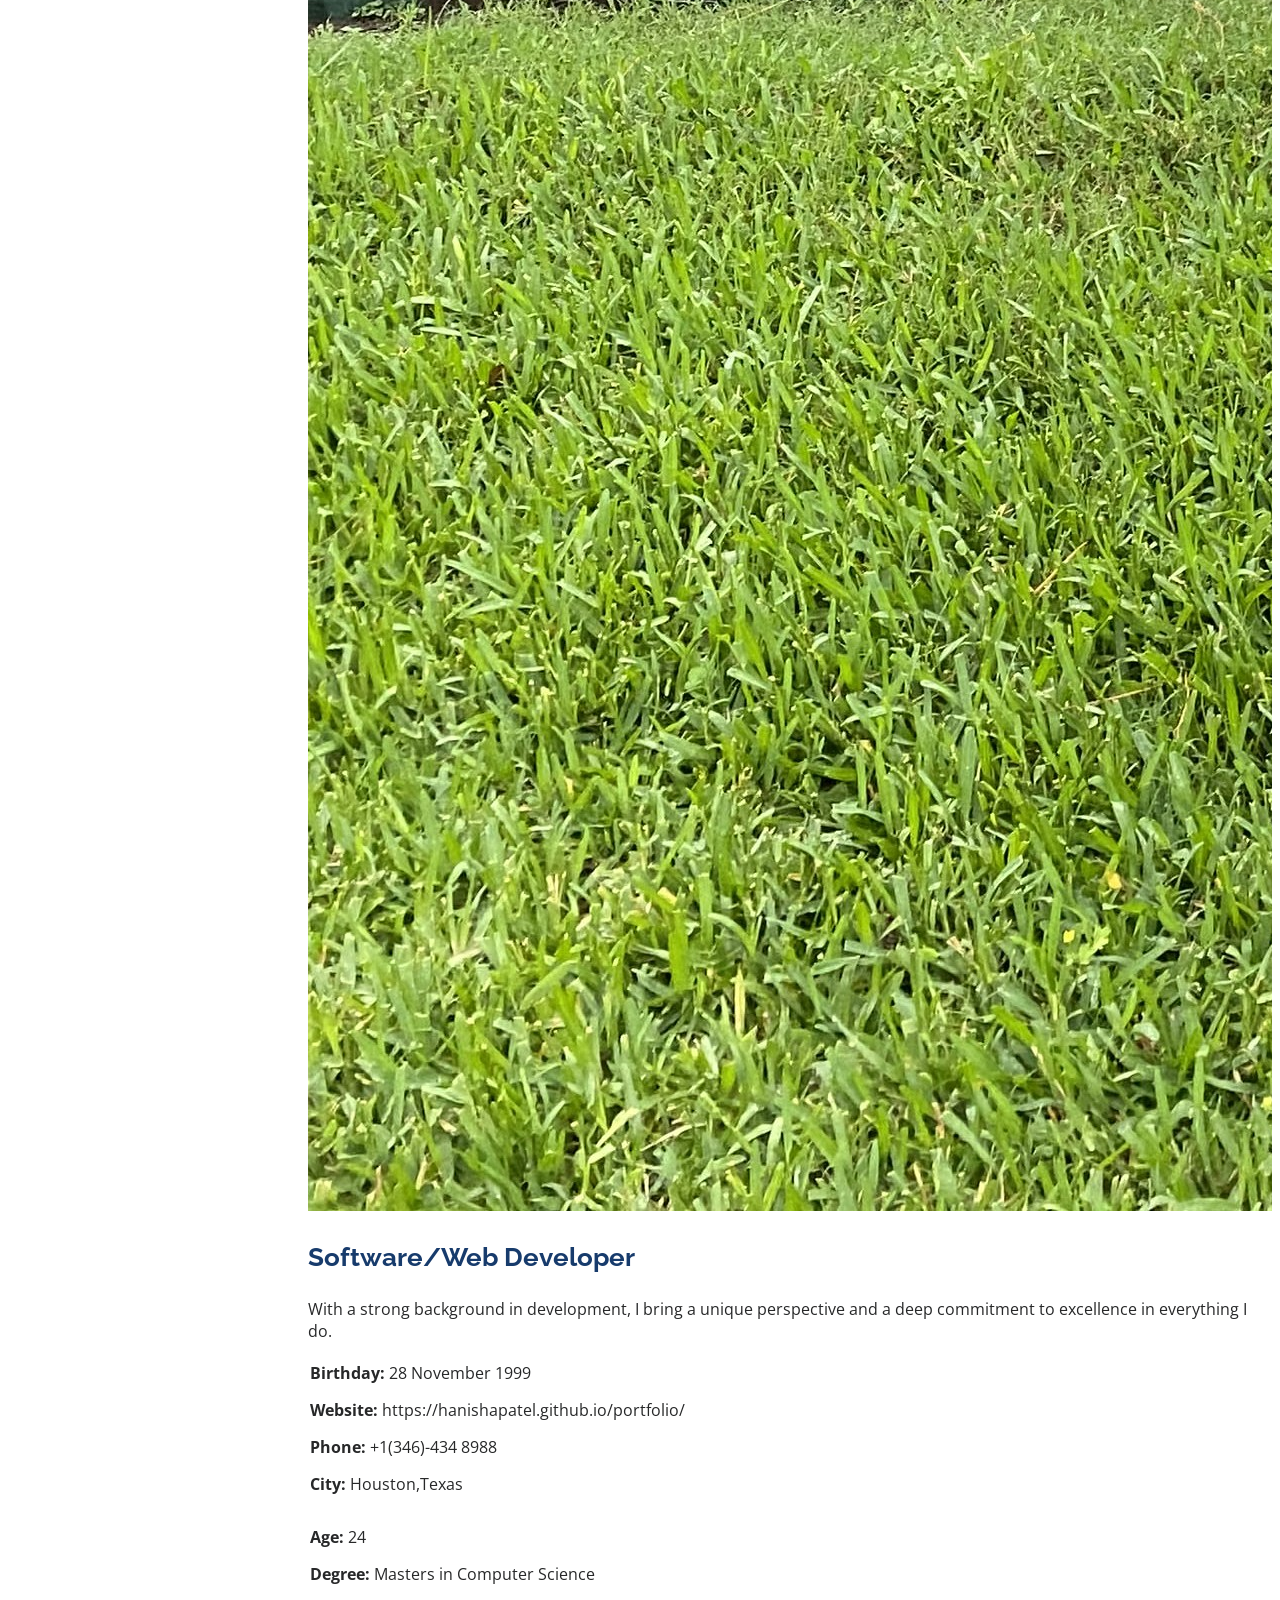
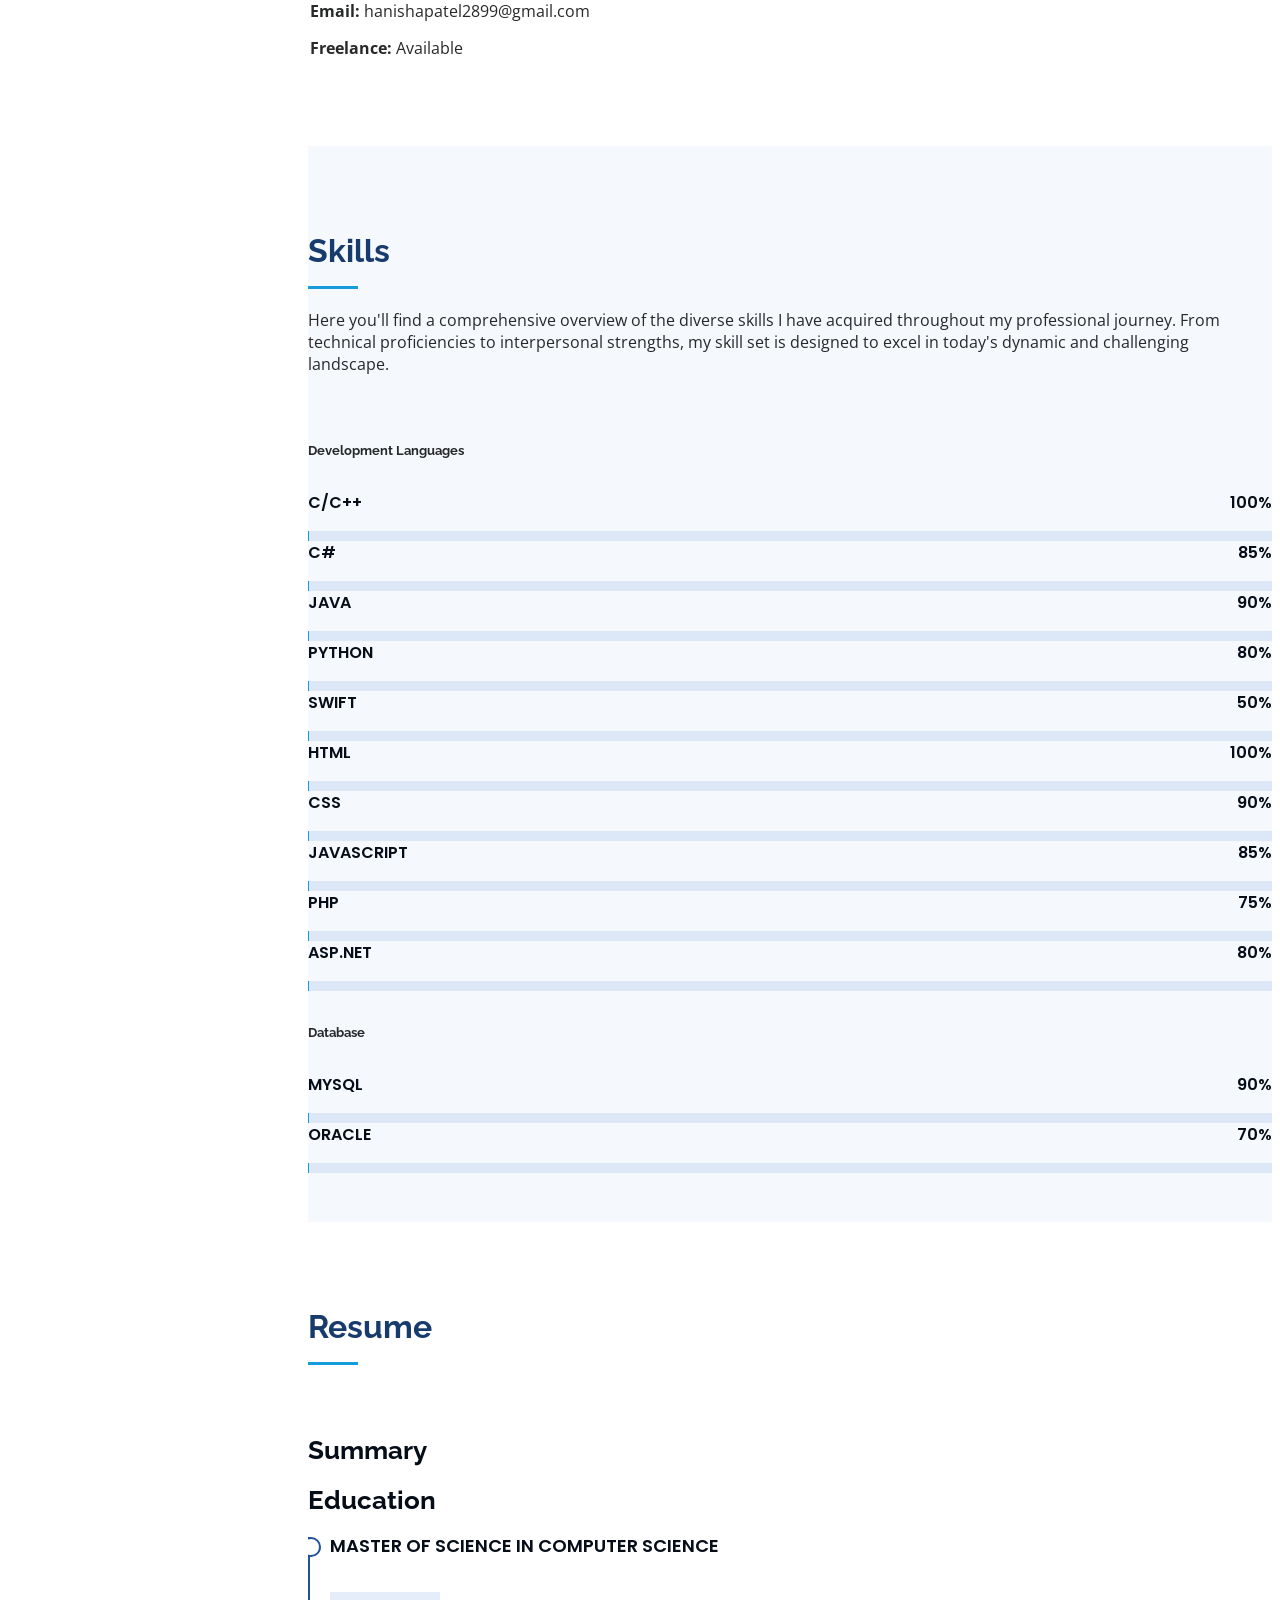
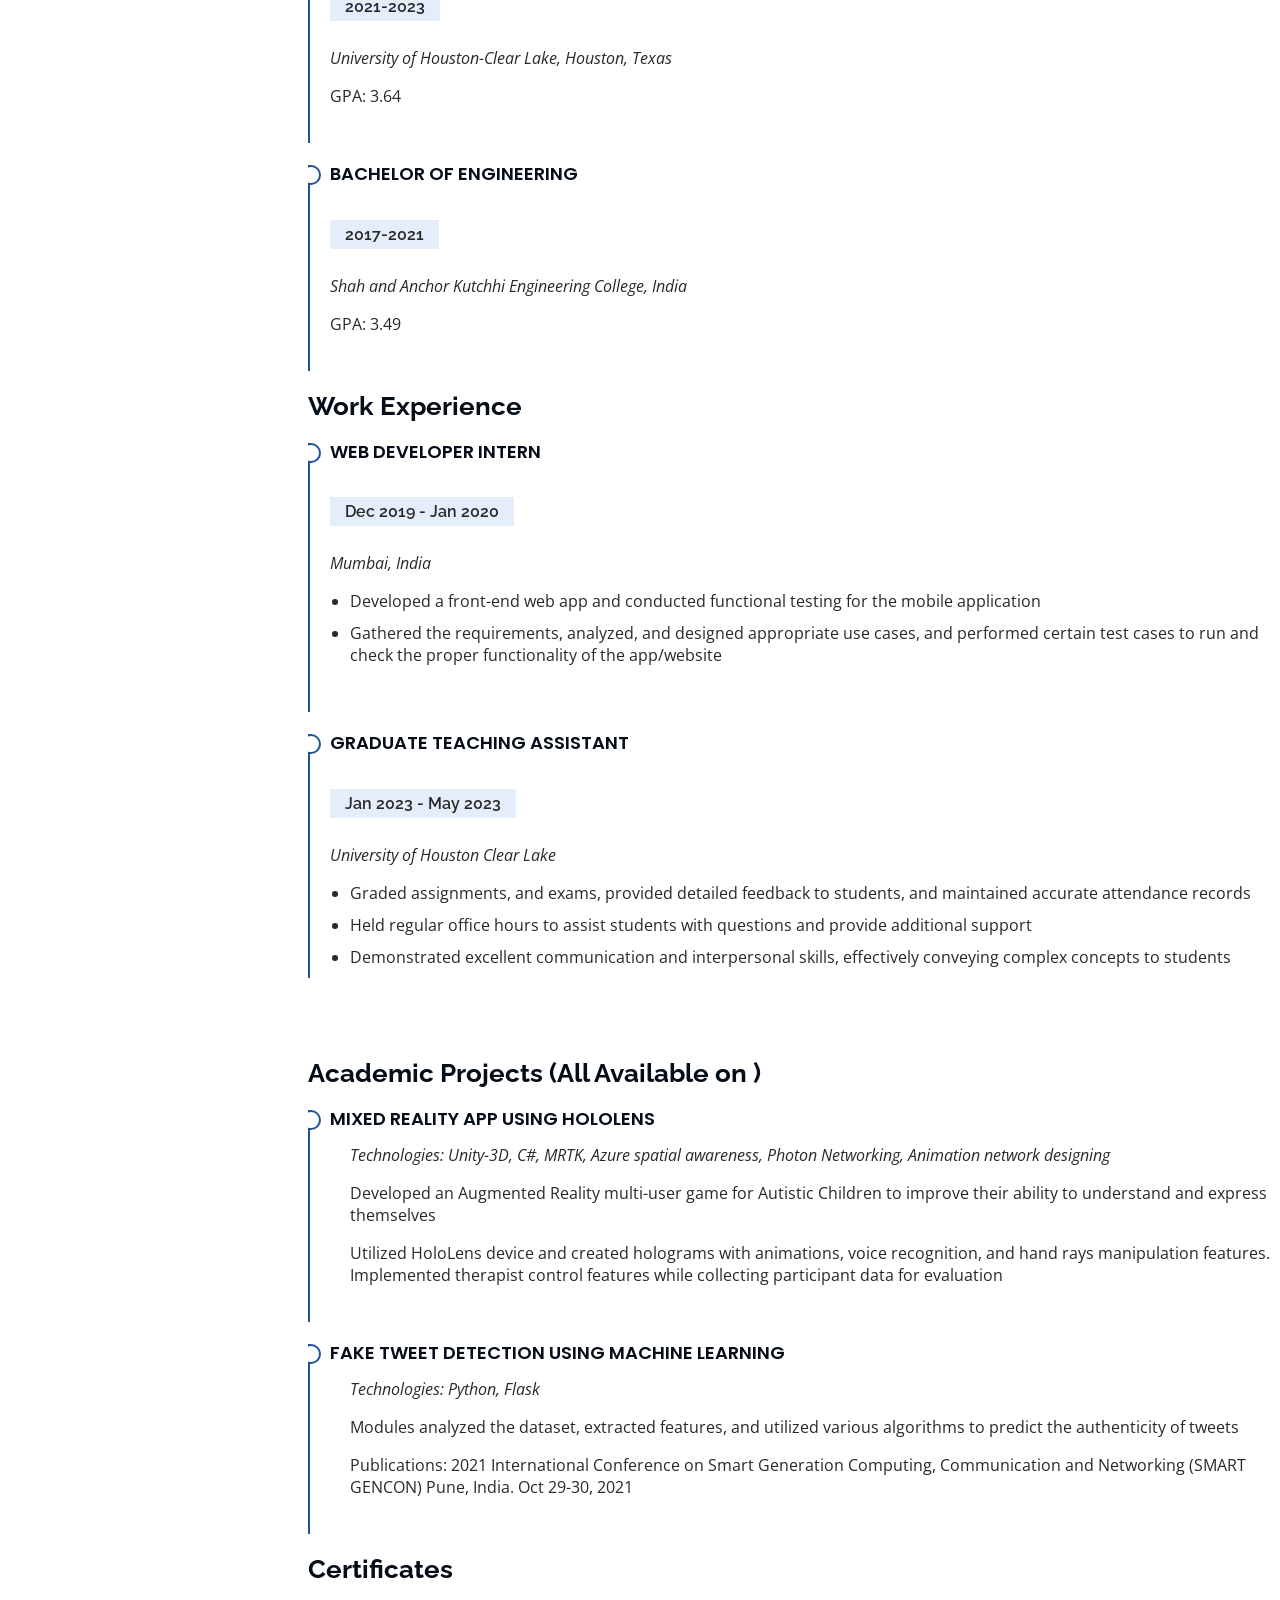
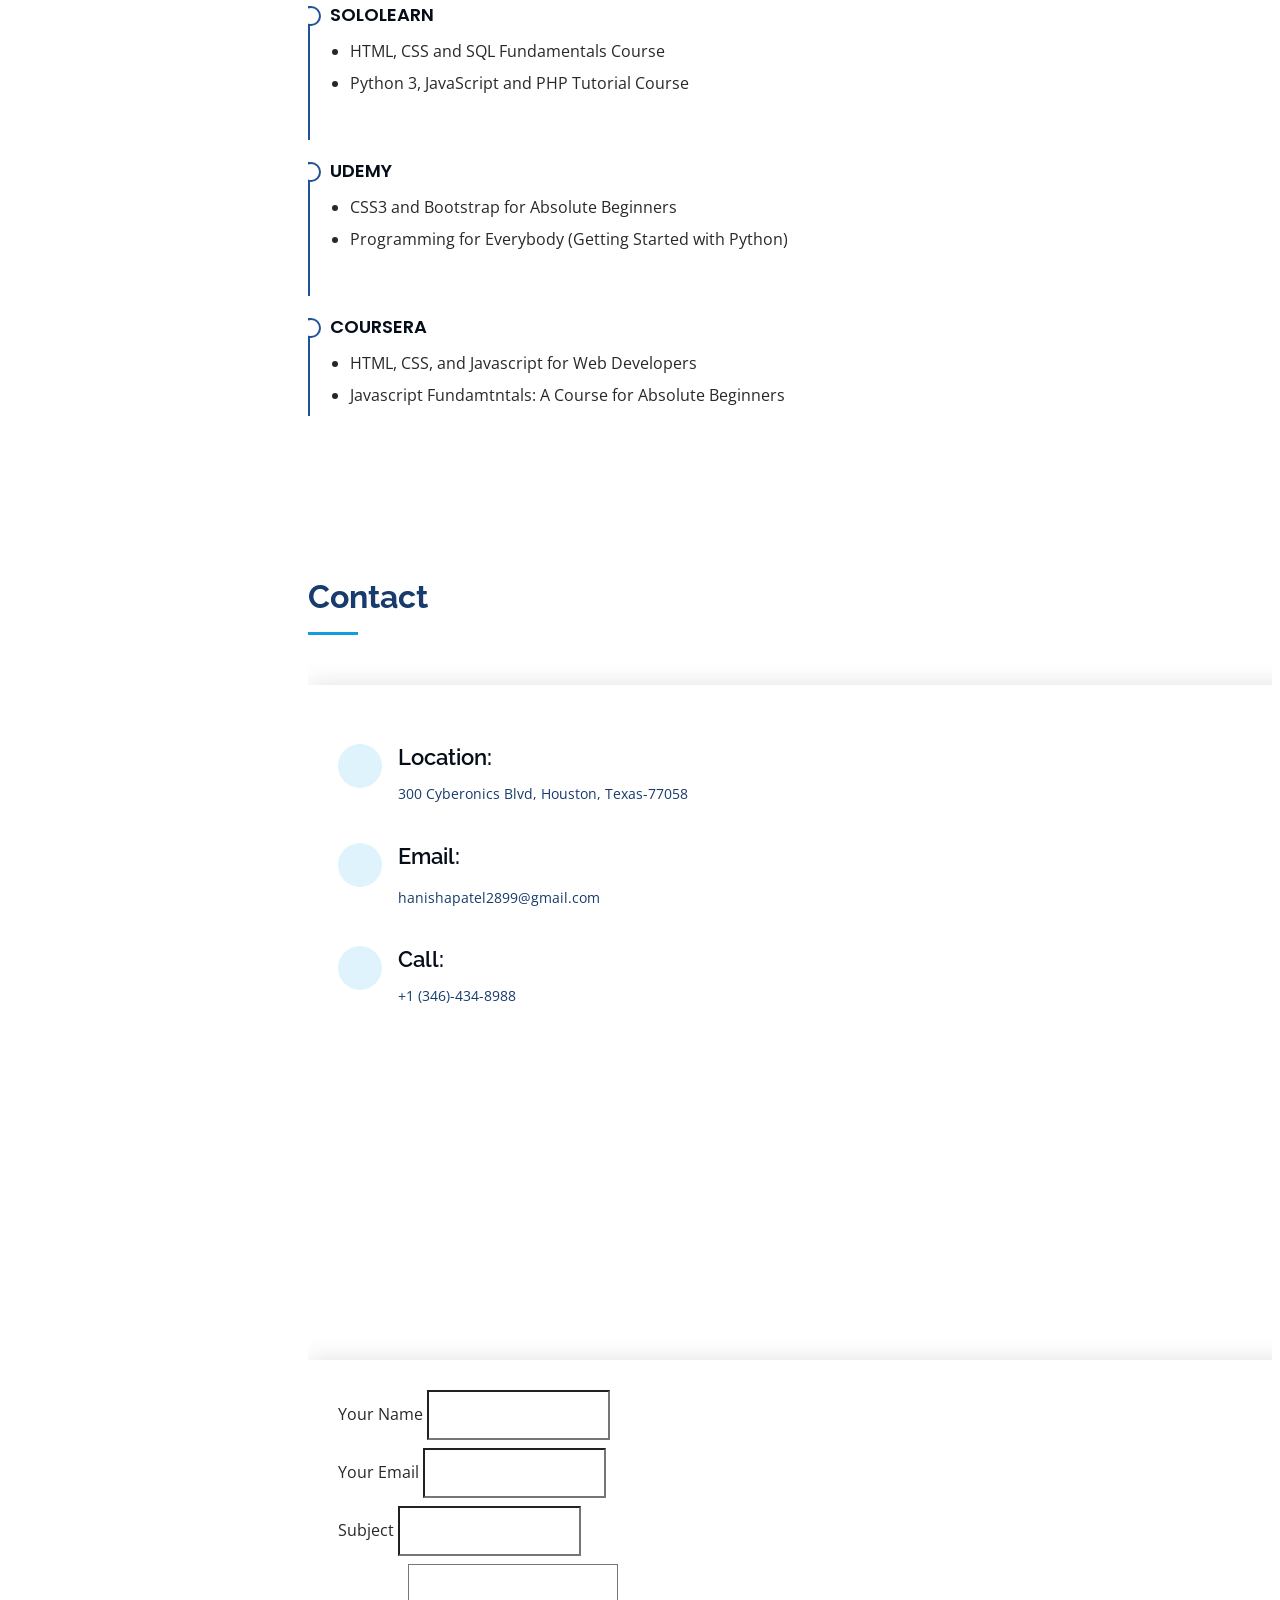
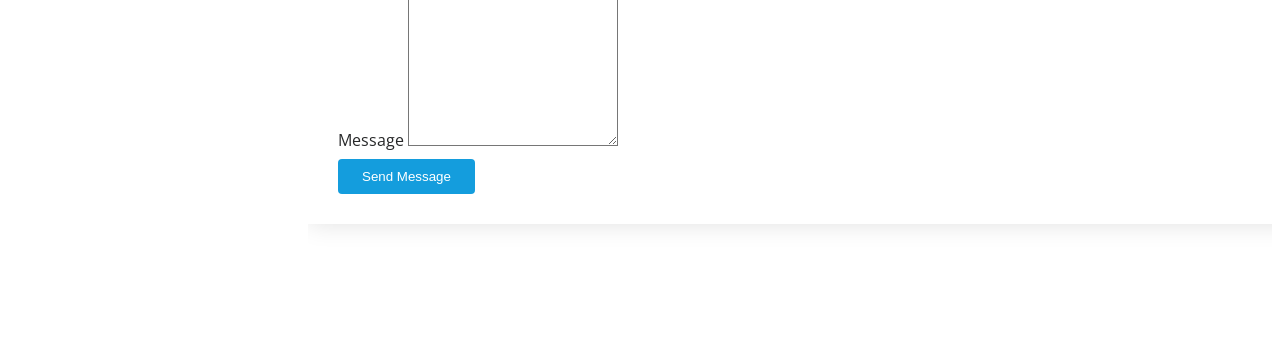
==== commit 9ecc0b09: "Update index.html" ====
--- a/index.html
+++ b/index.html
@@ -89,7 +89,7 @@
               <div class="col-lg-6">
                 <ul>
                   <li><i class="icofont-rounded-right"></i> <strong>Birthday:</strong> 28 November 1999</li>
-                  <li><i class="icofont-rounded-right"></i> <strong>Website:</strong> www.example.com</li>
+                  <li><i class="icofont-rounded-right"></i> <strong>Website:</strong> https://hanishapatel.github.io/portfolio/</li>
                   <li><i class="icofont-rounded-right"></i> <strong>Phone:</strong> +1(346)-434 8988</li>
                   <li><i class="icofont-rounded-right"></i> <strong>City:</strong> Houston,Texas</li>
                 </ul>
@@ -437,4 +437,4 @@
 
 </body>
 
-</html>+</html>
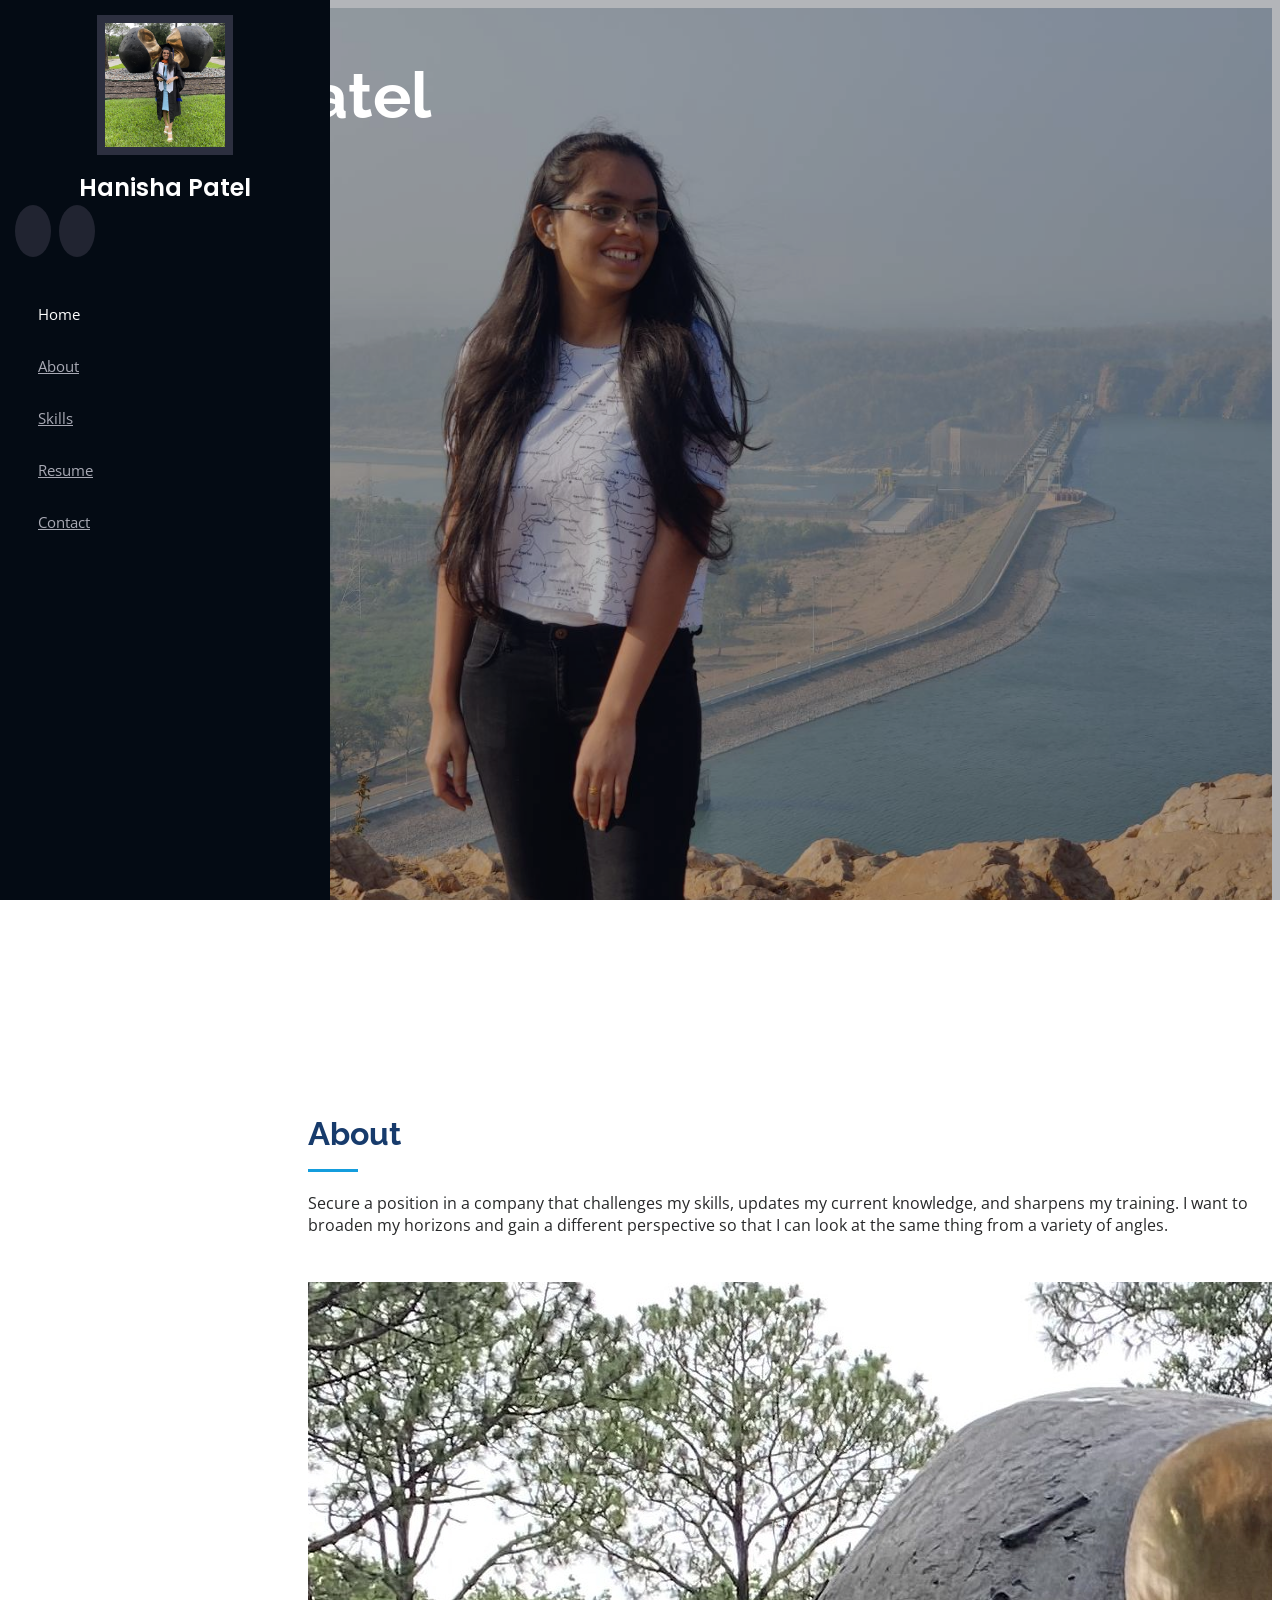
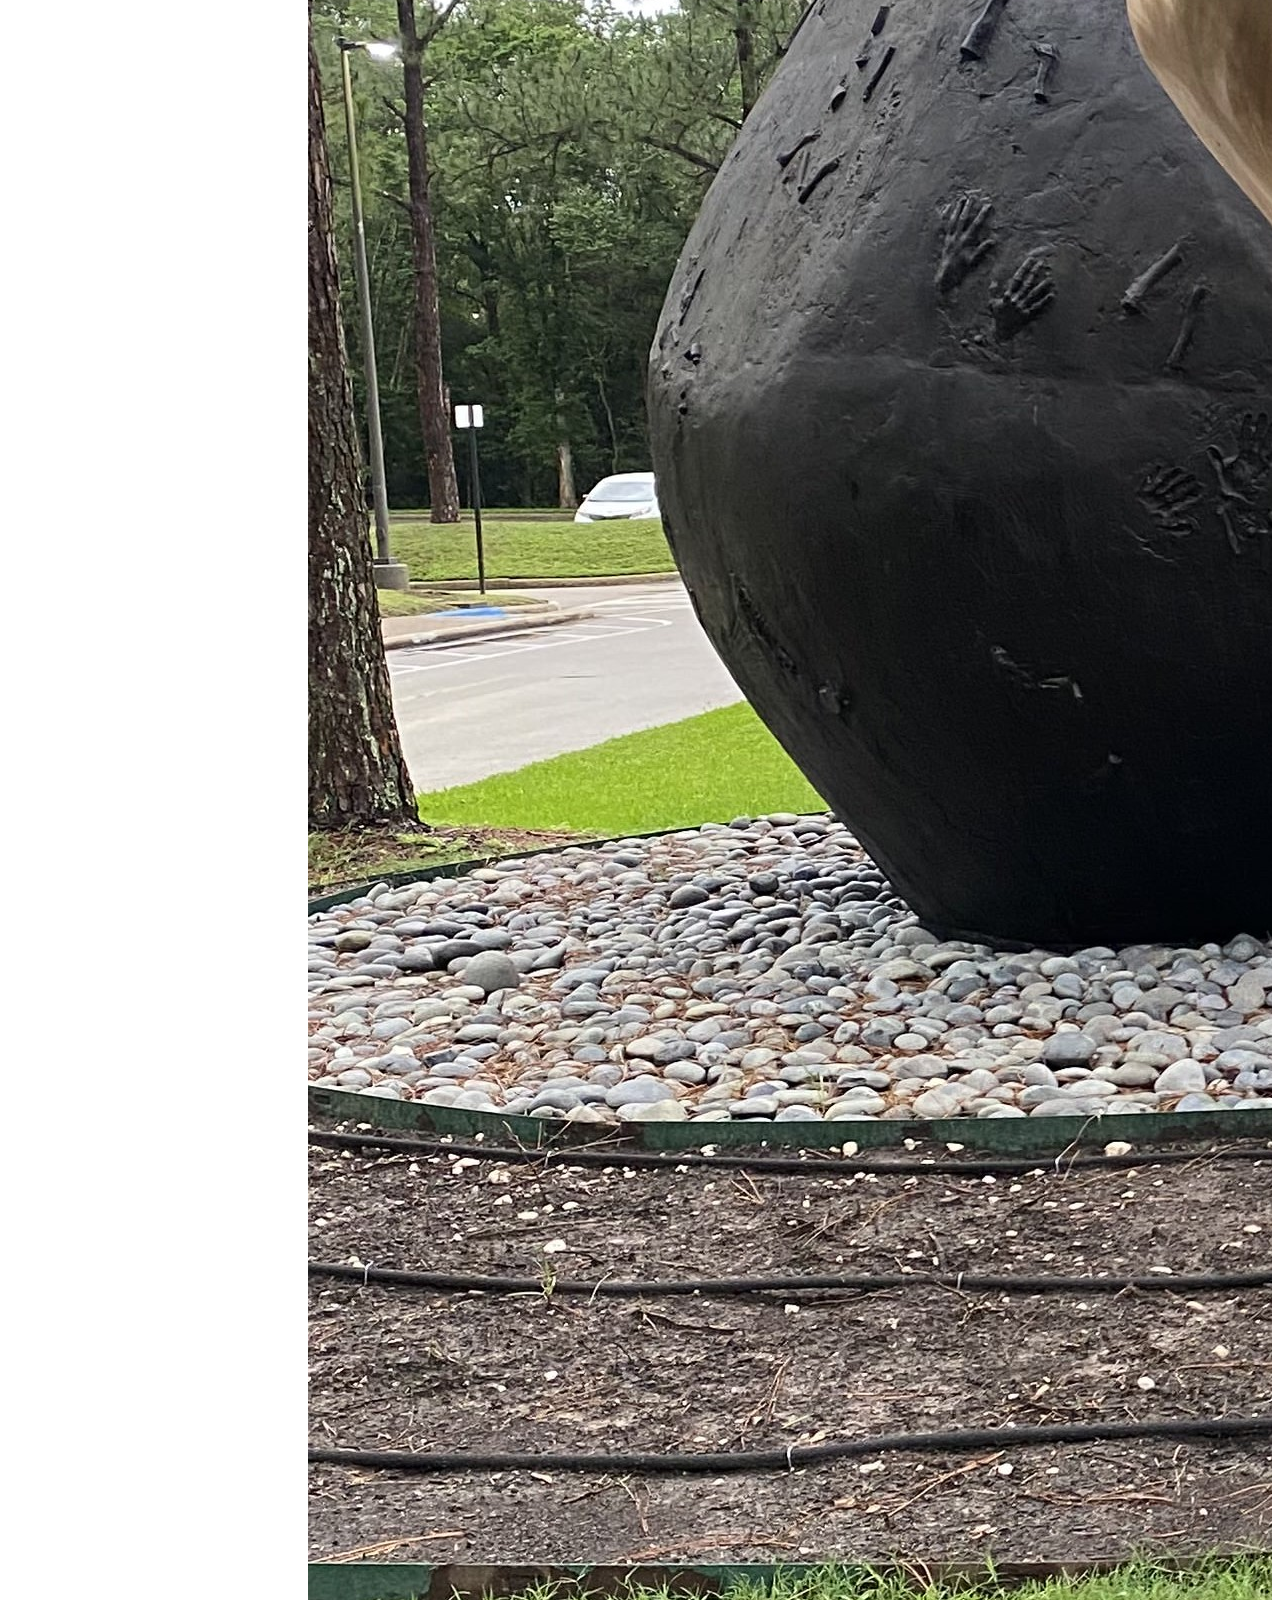
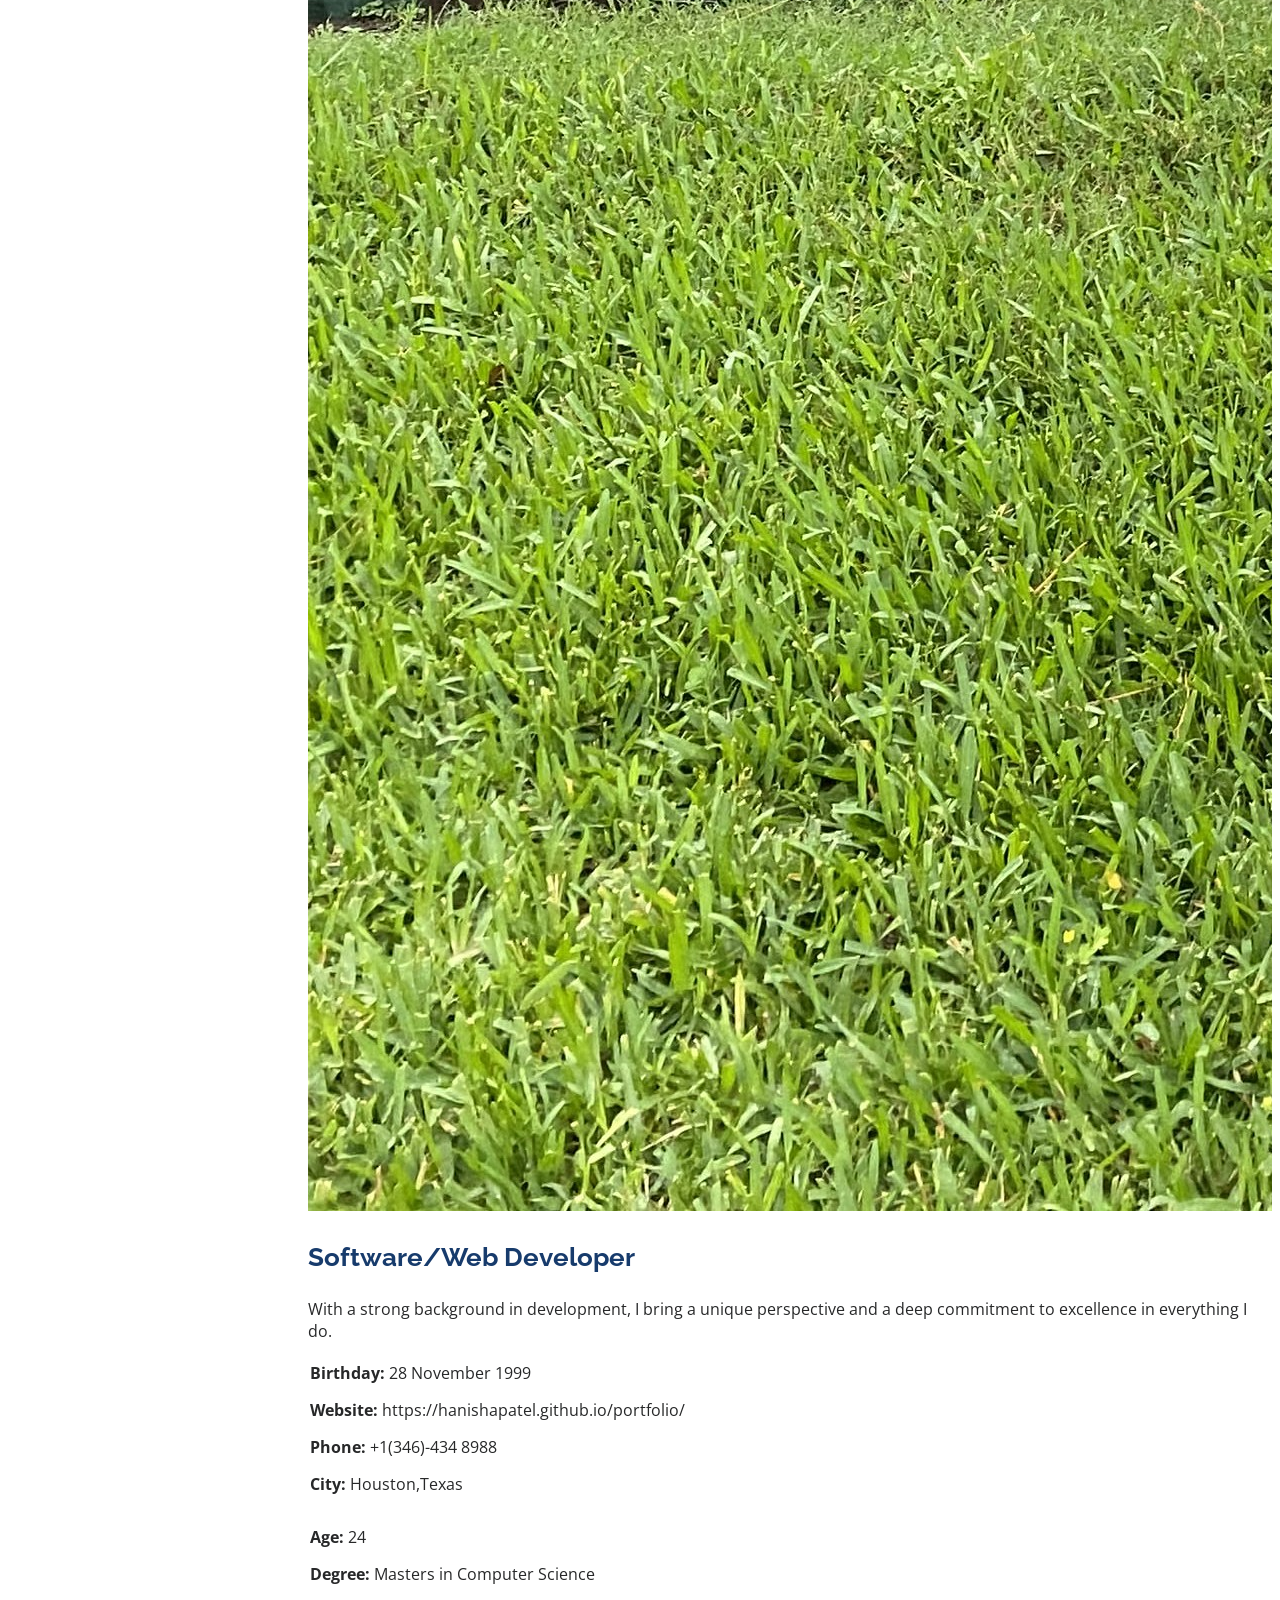
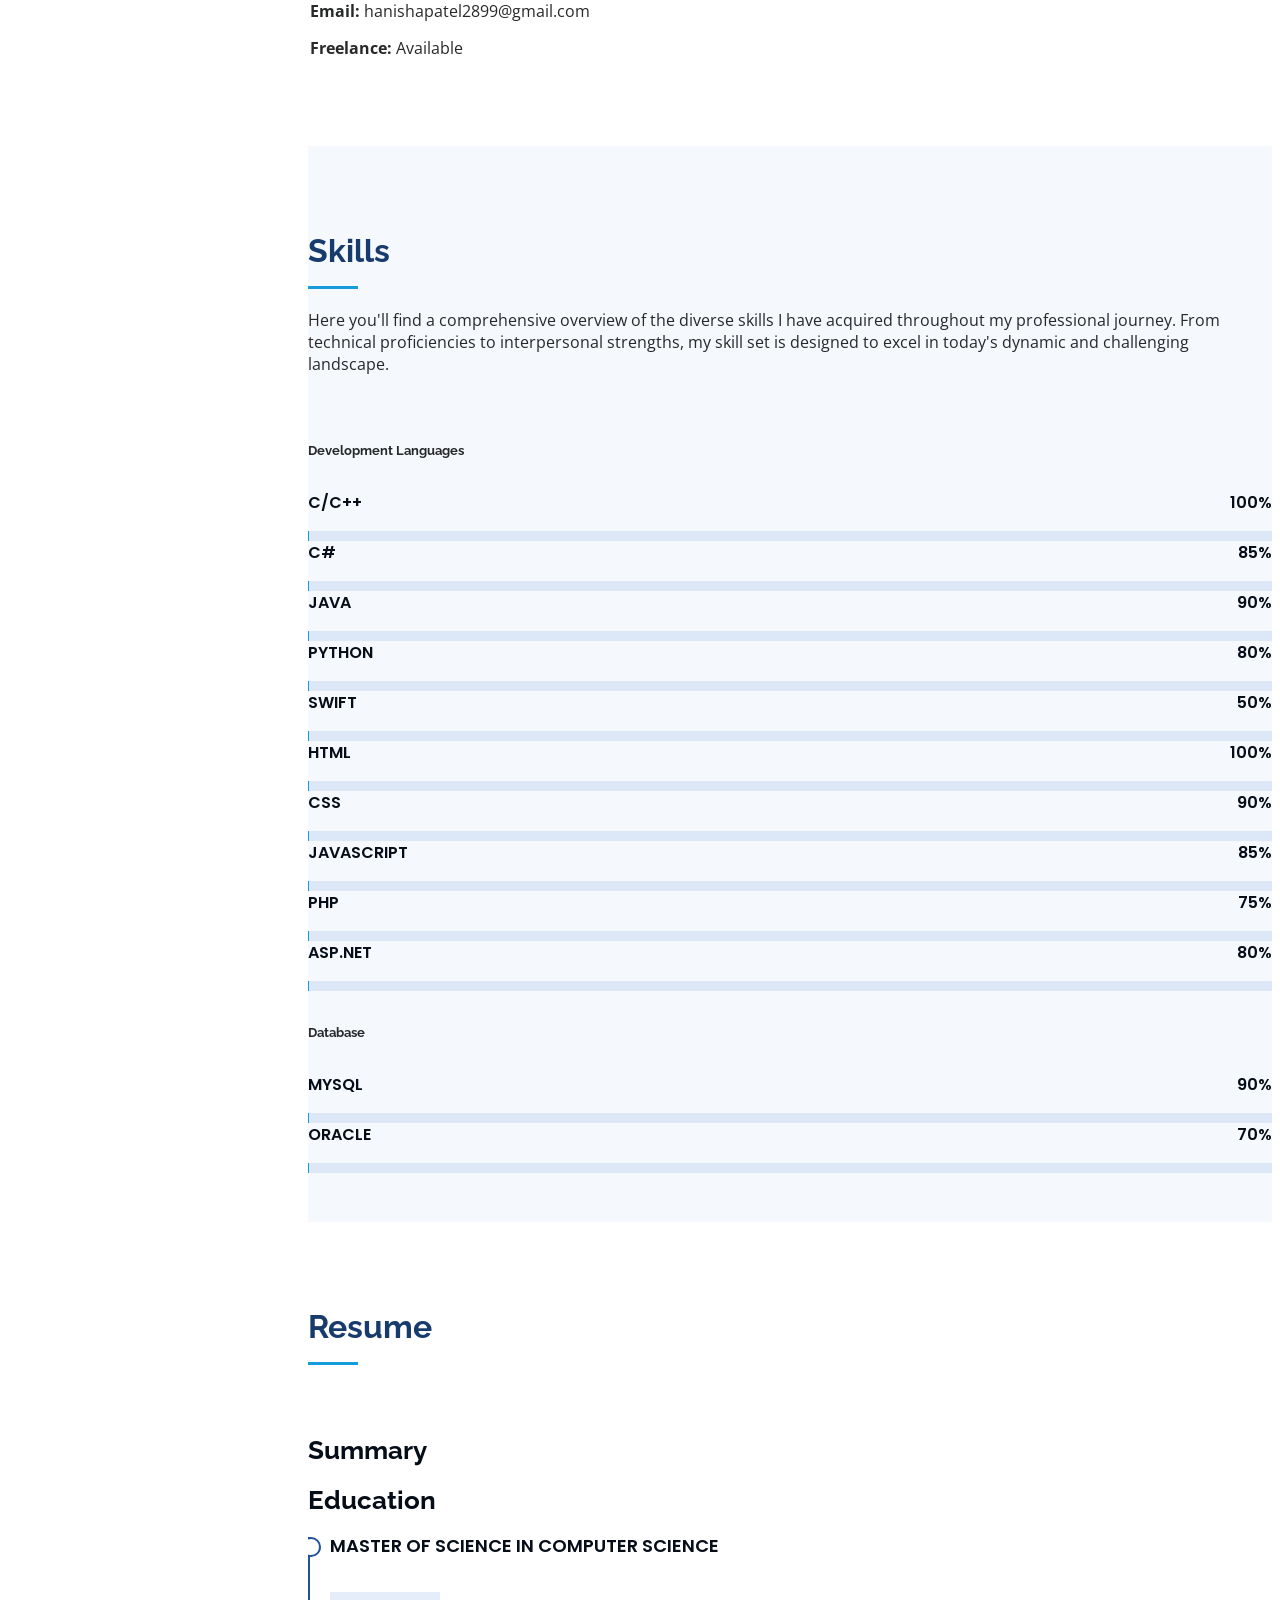
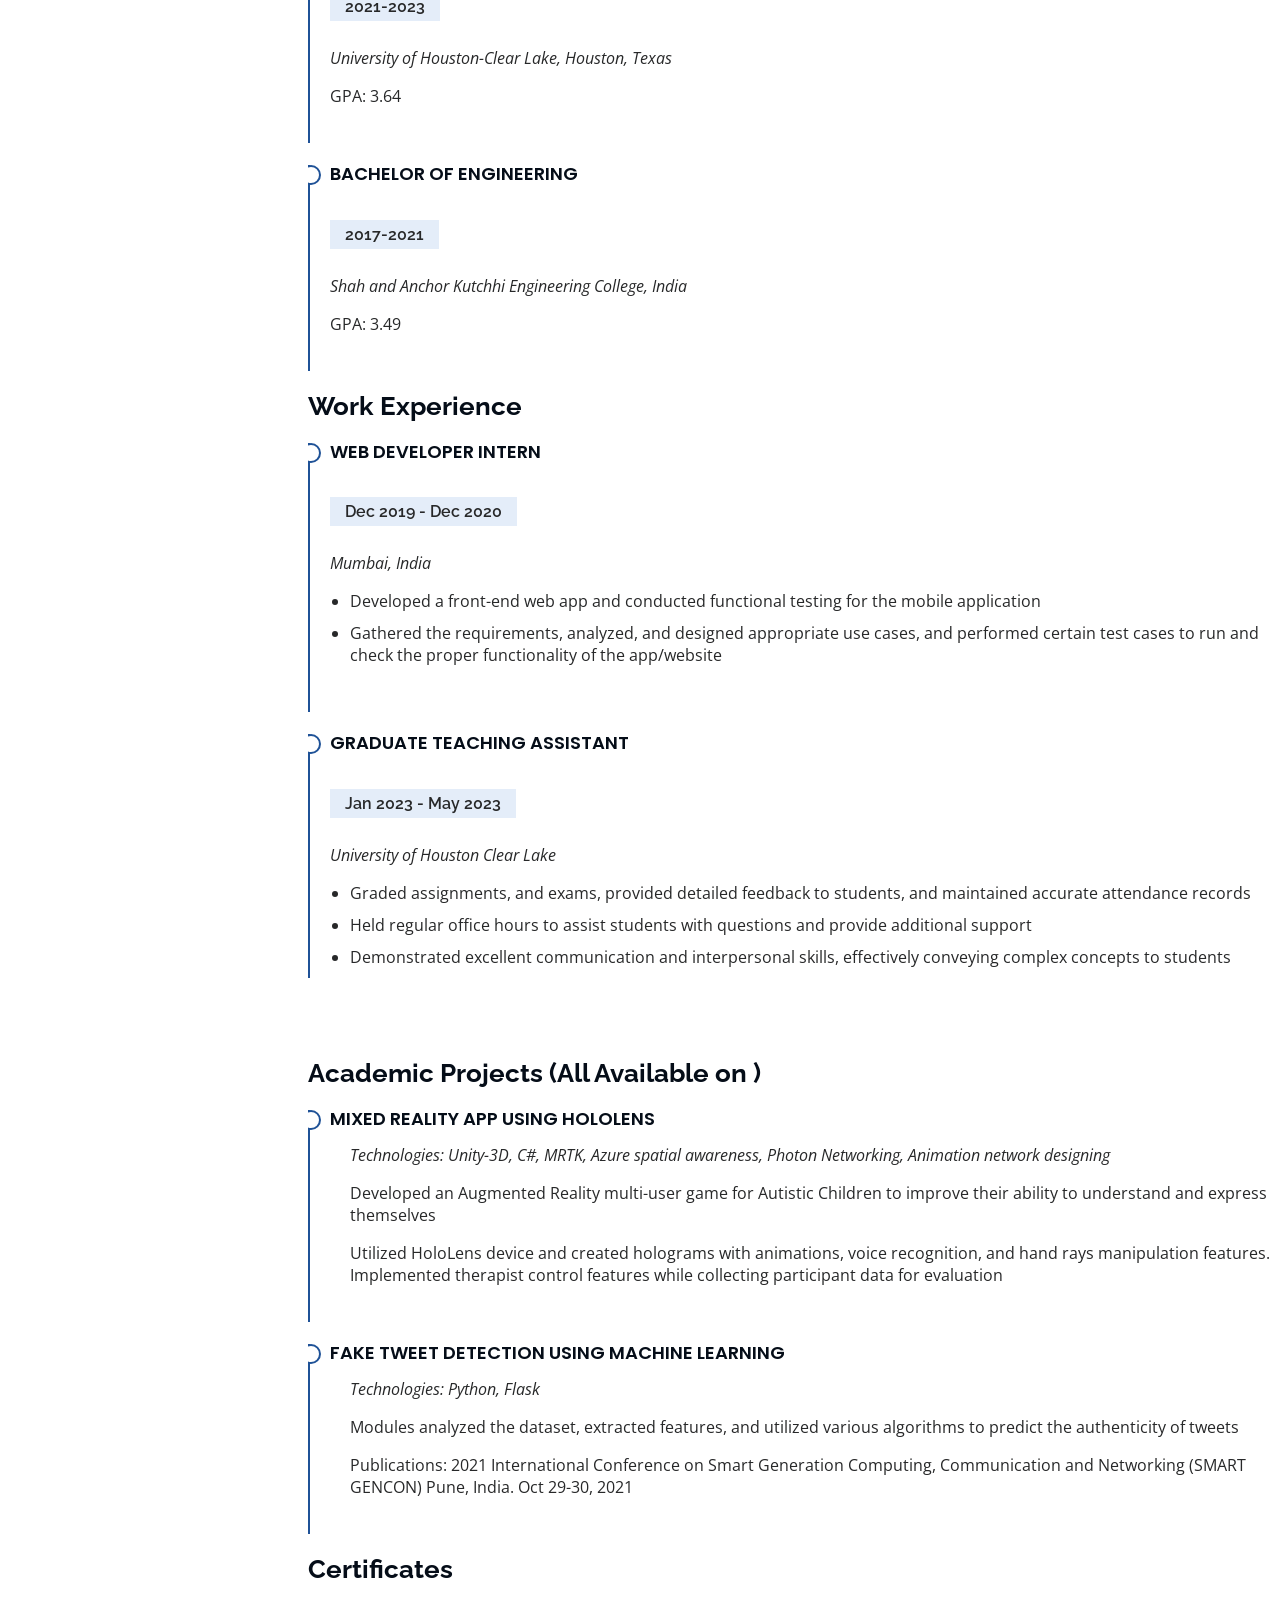
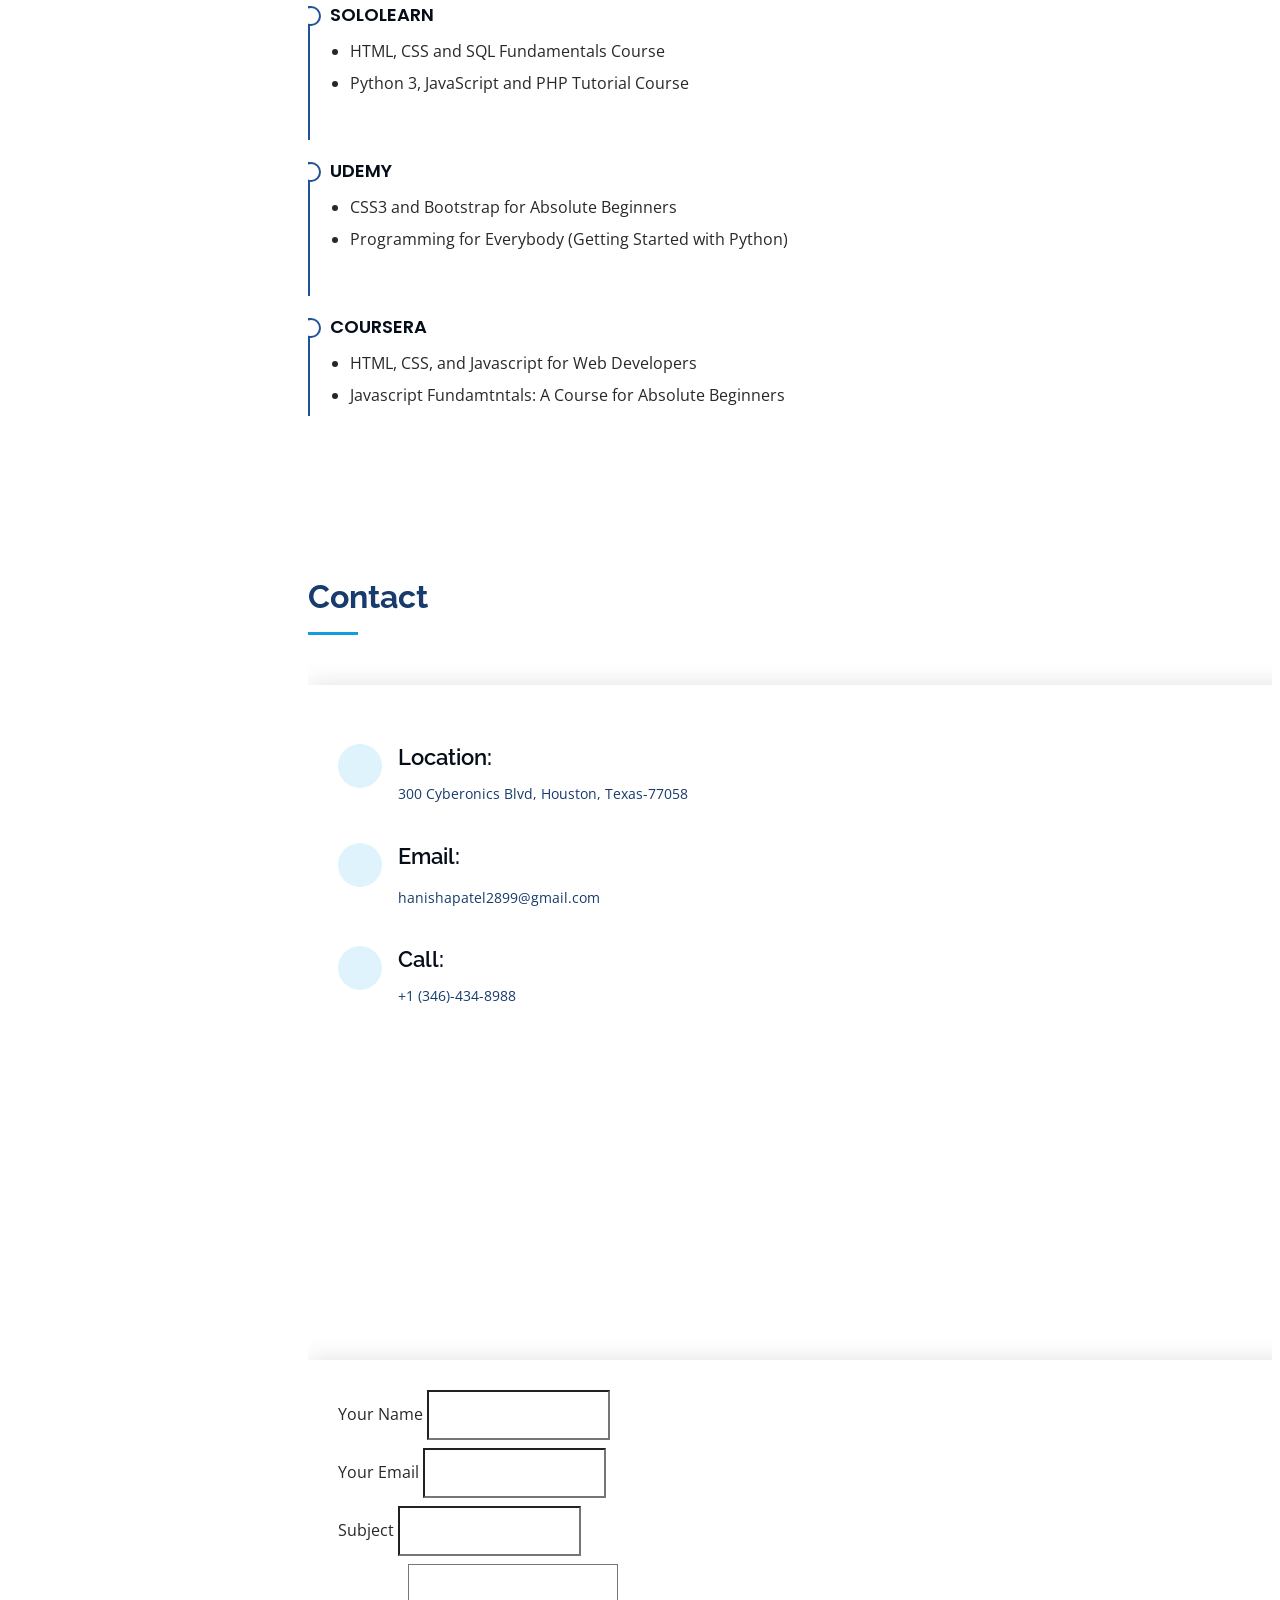
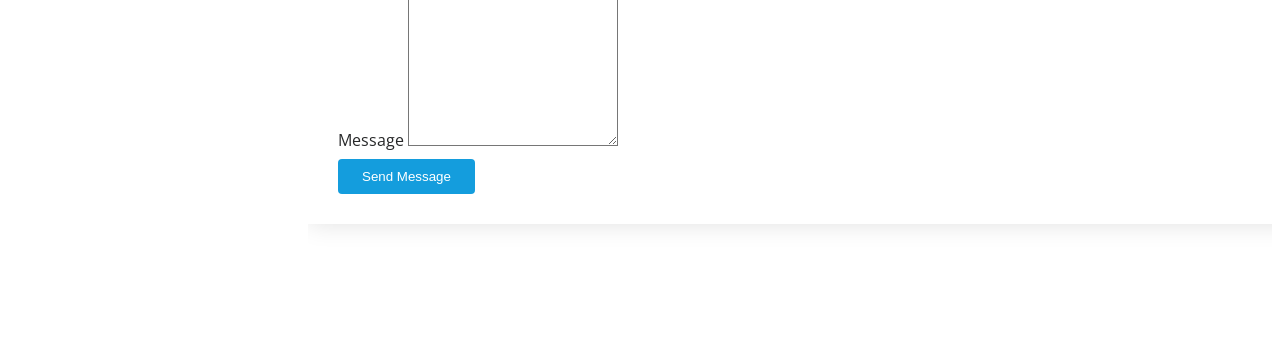
==== commit 0a7c3d66: "Initial commit" ====
--- a/index.html
+++ b/index.html
@@ -1,440 +1,440 @@
-<!DOCTYPE html>
-<html lang="en">
-
-<head>
-  <meta charset="utf-8">
-  <meta content="width=device-width, initial-scale=1.0" name="viewport">
-
-  <title>Hanisha Patel Portfolio</title>
-  <meta content="" name="description">
-  <meta content="" name="keywords">
-
-  <!-- Google Fonts -->
-  <link href="https://fonts.googleapis.com/css?family=Open+Sans:300,300i,400,400i,600,600i,700,700i|Raleway:300,300i,400,400i,500,500i,600,600i,700,700i|Poppins:300,300i,400,400i,500,500i,600,600i,700,700i" rel="stylesheet">
-
-  <!-- Vendor CSS Files -->
-  <link href="assets/vendor/bootstrap/css/bootstrap.min.css" rel="stylesheet">
-  <link href="assets/vendor/icofont/icofont.min.css" rel="stylesheet">
-  <link href="assets/vendor/boxicons/css/boxicons.min.css" rel="stylesheet">
-  <link href="assets/vendor/venobox/venobox.css" rel="stylesheet">
-  <link href="assets/vendor/owl.carousel/assets/owl.carousel.min.css" rel="stylesheet">
-  <link href="assets/vendor/aos/aos.css" rel="stylesheet">
-
-  <!-- Template Main CSS File -->
-  <link href="assets/css/style.css" rel="stylesheet">
-
-</head>
-
-<body>
-
-  <!-- ======= Mobile nav toggle button ======= -->
-  <button type="button" class="mobile-nav-toggle d-xl-none"><i class="icofont-navigation-menu"></i></button>
-
-  <!-- ======= Header ======= -->
-  <header id="header">
-    <div class="d-flex flex-column">
-
-      <div class="profile">
-        <img src="assets/img/grad.jpg" alt="" class="img-fluid rounded-circle">
-        <h1 class="text-light"><a href="index.html">Hanisha Patel</a></h1>
-        <div class="social-links mt-3 text-center">
-          <a href="https://github.com/hanishapatel" class="google-plus"><i class="bx bxl-github"></i></a>
-          <a href="https://www.linkedin.com/in/hanisha-patel/" class="linkedin"><i class="bx bxl-linkedin"></i></a>
-        </div>
-      </div>
-
-      <nav class="nav-menu">
-        <ul>
-          <li class="active"><a href="index.html"><i class="bx bx-home"></i> <span>Home</span></a></li>
-          <li><a href="#about"><i class="bx bx-user"></i> <span>About</span></a></li>
-          <li><a href="#skills"><i class="bx bx-file-blank"></i> <span>Skills</span></a></li>
-          <li><a href="#resume"><i class="bx bx-book-content"></i>Resume</a></li>
-          <li><a href="#contact"><i class="bx bx-envelope"></i>Contact</a></li>
-        </ul>
-      </nav><!-- .nav-menu -->
-      <button type="button" class="mobile-nav-toggle d-xl-none"><i class="icofont-navigation-menu"></i></button>
-
-    </div>
-  </header><!-- End Header -->
-
-  <!-- ======= Hero Section ======= -->
-  <section id="hero" class="d-flex flex-column justify-content-center align-items-center">
-    <div class="hero-container" data-aos="fade-in">
-      <h1>Hanisha Patel</h1>
-      <p>I'm <span class="typed" data-typed-items="Software Developer, Web Developer"></span></p>
-    </div>
-  </section><!-- End Hero -->
-
-  <main id="main">
-
-    <!-- ======= About Section ======= -->
-    <section id="about" class="about">
-      <div class="container">
-
-        <div class="section-title">
-          <h2>About</h2>
-          <p>Secure a position in a company that challenges my skills, updates my current knowledge, and sharpens my training. I want to broaden my horizons and gain a different perspective so that I can look at the same thing from a variety of angles. </p>
-        </div>
-
-        <div class="row">
-          <div class="col-lg-4" data-aos="fade-right">
-            <img src="assets/img/grad.jpg" class="img-fluid" alt="">
-          </div>
-          <div class="col-lg-8 pt-4 pt-lg-0 content" data-aos="fade-left">
-            <h3>Software/Web Developer</h3>
-            <p class="font-italic">
-              With a strong background in development, I bring a unique perspective and a deep commitment to excellence in everything I do. 
-            </p>
-            <div class="row"> 
-              <div class="col-lg-6">
-                <ul>
-                  <li><i class="icofont-rounded-right"></i> <strong>Birthday:</strong> 28 November 1999</li>
-                  <li><i class="icofont-rounded-right"></i> <strong>Website:</strong> https://hanishapatel.github.io/portfolio/</li>
-                  <li><i class="icofont-rounded-right"></i> <strong>Phone:</strong> +1(346)-434 8988</li>
-                  <li><i class="icofont-rounded-right"></i> <strong>City:</strong> Houston,Texas</li>
-                </ul>
-              </div>
-              <div class="col-lg-6">
-                <ul>
-                  <li><i class="icofont-rounded-right"></i> <strong>Age:</strong> 24</li>
-                  <li><i class="icofont-rounded-right"></i> <strong>Degree:</strong> Masters in Computer Science</li>
-                  <li><i class="icofont-rounded-right"></i> <strong>Email:</strong> hanishapatel2899@gmail.com</li>
-                  <li><i class="icofont-rounded-right"></i> <strong>Freelance:</strong> Available</li>
-                </ul>
-              </div>
-            </div>
-          </div>
-        </div>
-
-      </div>
-    </section><!-- End About Section -->
-
-
-    <!-- ======= Skills Section ======= -->
-    <section id="skills" class="skills section-bg">
-      <div class="container">
-
-        <div class="section-title">
-          <h2>Skills</h2>
-          <p>Here you'll find a comprehensive overview of the diverse skills I have acquired throughout my professional journey. From technical proficiencies to interpersonal strengths, my skill set is designed to excel in today's dynamic and challenging landscape.</p>
-        </div>
-
-        <h5>Development Languages</h5>
-
-        <div class="row skills-content">
-          
-          <div class="col-lg-6" data-aos="fade-up" >
-
-            <div class="progress">
-              <span class="skill">C/C++ <i class="val">100%</i></span>
-              <div class="progress-bar-wrap">
-                <div class="progress-bar" role="progressbar" aria-valuenow="100" aria-valuemin="0" aria-valuemax="100"></div>
-              </div>
-            </div>
-
-            <div class="progress">
-              <span class="skill">C# <i class="val">85%</i></span>
-              <div class="progress-bar-wrap">
-                <div class="progress-bar" role="progressbar" aria-valuenow="85" aria-valuemin="0" aria-valuemax="100"></div>
-              </div>
-            </div>
-
-            <div class="progress">
-              <span class="skill">Java <i class="val">90%</i></span>
-              <div class="progress-bar-wrap">
-                <div class="progress-bar" role="progressbar" aria-valuenow="90" aria-valuemin="0" aria-valuemax="100"></div>
-              </div>
-            </div>
-
-            <div class="progress">
-              <span class="skill">Python <i class="val">80%</i></span>
-              <div class="progress-bar-wrap">
-                <div class="progress-bar" role="progressbar" aria-valuenow="80" aria-valuemin="0" aria-valuemax="100"></div>
-              </div>
-            </div>
-
-            <div class="progress">
-              <span class="skill">Swift <i class="val">50%</i></span>
-              <div class="progress-bar-wrap">
-                <div class="progress-bar" role="progressbar" aria-valuenow="50" aria-valuemin="0" aria-valuemax="100"></div>
-              </div>
-            </div>
-          </div>
-
-          <div class="col-lg-6" data-aos="fade-up" data-aos-delay="100">
-
-            <div class="progress">
-              <span class="skill">HTML <i class="val">100%</i></span>
-              <div class="progress-bar-wrap">
-                <div class="progress-bar" role="progressbar" aria-valuenow="100" aria-valuemin="0" aria-valuemax="100"></div>
-              </div>
-            </div>
-
-            <div class="progress">
-              <span class="skill">CSS <i class="val">90%</i></span>
-              <div class="progress-bar-wrap">
-                <div class="progress-bar" role="progressbar" aria-valuenow="90" aria-valuemin="0" aria-valuemax="100"></div>
-              </div>
-            </div>
-
-            <div class="progress">
-              <span class="skill">JavaScript <i class="val">85%</i></span>
-              <div class="progress-bar-wrap">
-                <div class="progress-bar" role="progressbar" aria-valuenow="85" aria-valuemin="0" aria-valuemax="100"></div>
-              </div>
-            </div>
-
-            <div class="progress">
-              <span class="skill">PHP <i class="val">75%</i></span>
-              <div class="progress-bar-wrap">
-                <div class="progress-bar" role="progressbar" aria-valuenow="75" aria-valuemin="0" aria-valuemax="100"></div>
-              </div>
-            </div>
-
-            <div class="progress">
-              <span class="skill">ASP.NET <i class="val">80%</i></span>
-              <div class="progress-bar-wrap">
-                <div class="progress-bar" role="progressbar" aria-valuenow="80" aria-valuemin="0" aria-valuemax="100"></div>
-              </div>
-            </div>
-          </div>
-        </div>
-
-        <br>
-        <h5>Database</h5>
-
-        <div class="row skills-content">
-          
-          <div class="col-lg-6" data-aos="fade-up" >
-
-            <div class="progress">
-              <span class="skill">MySQL <i class="val">90%</i></span>
-              <div class="progress-bar-wrap">
-                <div class="progress-bar" role="progressbar" aria-valuenow="90" aria-valuemin="0" aria-valuemax="100"></div>
-              </div>
-            </div>
-        </div>
-
-        <div class="col-lg-6" data-aos="fade-up" data-aos-delay="100">
-
-          <div class="progress">
-            <span class="skill">Oracle <i class="val">70%</i></span>
-            <div class="progress-bar-wrap">
-              <div class="progress-bar" role="progressbar" aria-valuenow="70" aria-valuemin="0" aria-valuemax="100"></div>
-            </div>
-          </div>
-        </div>
-
-
-      </div>
-    </section><!-- End Skills Section -->
-
-    <!-- ======= Resume Section ======= -->
-    <section id="resume" class="resume">
-      <div class="container">
-
-        <div class="section-title">
-          <h2>Resume</h2>
-        </div>
-
-        <div class="row">
-          <div class="col-lg-6" data-aos="fade-up">
-            <h3 class="resume-title">Summary</h3>
-            <!-- <div class="resume-item pb-0">
-              <h4>Hanisha Patel</h4>
-              <p><em>Innovative and deadline-driven Web Developer with 5+ years of experience designing and developing user-centered websites.</em></p>
-              <ul>
-                <li>Houston, Texas</li>
-                <li>+1 (346)-434-8988</li>
-                <li>hanishapatel2899@gmail.com</li>
-              </ul>
-            </div> -->
-
-            <h3 class="resume-title">Education</h3>
-            <div class="resume-item">
-              <h4>Master of Science in Computer Science</h4>
-              <h5>2021-2023</h5>
-              <p><em>University of Houston-Clear Lake, Houston, Texas</em></p>
-              <p>GPA: 3.64</p>
-            </div>
-
-            <div class="resume-item">
-              <h4>Bachelor of Engineering</h4>
-              <h5>2017-2021</h5>
-              <p><em>Shah and Anchor Kutchhi Engineering College, India</em></p>
-              <p>GPA: 3.49</p>
-            </div>
-
-            <h3 class="resume-title">Work Experience</h3>
-            <div class="resume-item">
-              <h4>Web Developer Intern</h4>
-              <h5>Dec 2019 - Jan 2020</h5>
-              <p><em>Mumbai, India </em></p>
-              <ul>
-                <li>Developed a front-end web app and conducted functional testing for the mobile application</li>
-                <li>Gathered the requirements, analyzed, and designed appropriate use cases, and performed certain test cases to run and check the proper functionality of the app/website</li>
-              </ul>
-            </div>
-
-            <div class="resume-item">
-              <h4>Graduate Teaching Assistant</h4>
-              <h5>Jan 2023 - May 2023</h5>
-              <p><em>University of Houston Clear Lake</em></p>
-              <ul>
-                <li>Graded assignments, and exams, provided detailed feedback to students, and maintained accurate attendance records</li>
-                <li>Held regular office hours to assist students with questions and provide additional support</li>
-                <li>Demonstrated excellent communication and interpersonal skills, effectively conveying complex concepts to students</li>
-              </ul>
-            </div>
-          </div>
-
-
-          <div class="col-lg-6" data-aos="fade-up" data-aos-delay="100">
-          <br><br>
-            <h3 class="resume-title">Academic Projects (All Available on <a href="https://github.com/hanishapatel" class="google-plus"><i class="bx bxl-github"></i></a>)</h3>
-            <div class="resume-item">
-              <h4>Mixed Reality App using HoloLens</h4>
-              <ul>
-                <p><em>Technologies: Unity-3D, C#, MRTK, Azure spatial awareness, Photon Networking, Animation network designing</em></p>
-                <p>Developed an Augmented Reality multi-user game for Autistic Children to improve their ability to understand and express themselves</p>
-                <p>Utilized HoloLens device and created holograms with animations, voice recognition, and hand rays manipulation features. Implemented therapist control features while collecting participant data for evaluation</p>
-              </ul>
-            </div>
-
-            <div class="resume-item">
-              <h4>Fake Tweet Detection Using Machine Learning</h4>
-              <ul>
-                <p><em>Technologies: Python, Flask</em></p>
-                <p>Modules analyzed the dataset, extracted features, and utilized various algorithms to predict the authenticity of tweets</p>
-                <p>Publications: 2021 International Conference on Smart Generation Computing, Communication and Networking (SMART GENCON) Pune, India. Oct 29-30, 2021</p>
-              </ul>
-            </div>
-
-            <h3 class="resume-title">Certificates</h3>
-            <div class="resume-item">
-              <h4>Sololearn</h4>
-              <ul>
-                <li>HTML, CSS and SQL Fundamentals Course</li>
-                <li>Python 3, JavaScript and PHP Tutorial Course</li>
-              </ul>
-            </div>
-            <div class="resume-item">
-              <h4>Udemy</h4>
-              <ul>
-                <li>CSS3 and Bootstrap for Absolute Beginners</li>
-                <li>Programming for Everybody (Getting Started with Python)</li>
-              </ul>
-            </div>
-            <div class="resume-item">
-              <h4>Coursera</h4>
-              <ul>
-                <li>HTML, CSS, and Javascript for Web Developers</li>
-                <li>Javascript Fundamtntals: A Course for Absolute Beginners</li>
-              </ul>
-            </div>
-
-          </div>
-        </div>
-
-      </div>
-    </section><!-- End Resume Section -->
-
-    
-    <!-- ======= Contact Section ======= -->
-    <section id="contact" class="contact">
-      <div class="container">
-
-        <div class="section-title">
-          <h2>Contact</h2>
-        </div>
-
-        <div class="row" data-aos="fade-in">
-
-          <div class="col-lg-5 d-flex align-items-stretch">
-            <div class="info">
-              <div class="address">
-                <i class="icofont-google-map"></i>
-                <h4>Location:</h4>
-                <p>300 Cyberonics Blvd, Houston, Texas-77058</p>
-              </div>
-
-              <div class="email">
-                <i class="icofont-envelope"></i>
-                <h4>Email:</h4>
-                <p>hanishapatel2899@gmail.com</p>
-              </div>
-
-              <div class="phone">
-                <i class="icofont-phone"></i>
-                <h4>Call:</h4>
-                <p>+1 (346)-434-8988</p>
-              </div>
-
-              <iframe src="https://www.google.com/maps/embed?pb=!1m18!1m12!1m3!1d3470.0006708164433!2d-95.10667118505368!3d29.574583782055775!2m3!1f0!2f0!3f0!3m2!1i1024!2i768!4f13.1!3m3!1m2!1s0x86409deb3c951785%3A0xb77ce4d8f21cac22!2s300%20Cyberonics%20Blvd%2C%20Houston%2C%20TX%2077058!5e0!3m2!1sen!2sus!4v1646281591928!5m2!1sen!2sus" frameborder="0" style="border:0; width: 100%; height: 290px;" allowfullscreen></iframe>
-            </div>
-
-          </div>
-
-          <div class="col-lg-7 mt-5 mt-lg-0 d-flex align-items-stretch">
-            <form action="forms/contact.php" method="post" role="form" class="php-email-form">
-              <div class="form-row">
-                <div class="form-group col-md-6">
-                  <label for="name">Your Name</label>
-                  <input type="text" name="name" class="form-control" id="name" data-rule="minlen:4" data-msg="Please enter at least 4 chars" />
-                  <div class="validate"></div>
-                </div>
-                <div class="form-group col-md-6">
-                  <label for="name">Your Email</label>
-                  <input type="email" class="form-control" name="email" id="email" data-rule="email" data-msg="Please enter a valid email" />
-                  <div class="validate"></div>
-                </div>
-              </div>
-              <div class="form-group">
-                <label for="name">Subject</label>
-                <input type="text" class="form-control" name="subject" id="subject" data-rule="minlen:4" data-msg="Please enter at least 8 chars of subject" />
-                <div class="validate"></div>
-              </div>
-              <div class="form-group">
-                <label for="name">Message</label>
-                <textarea class="form-control" name="message" rows="10" data-rule="required" data-msg="Please write something for us"></textarea>
-                <div class="validate"></div>
-              </div>
-              <div class="mb-3">
-                <div class="loading">Loading</div>
-                <div class="error-message"></div>
-                <div class="sent-message">Your message has been sent. Thank you!</div>
-              </div>
-              <div class="text-center"><button type="submit">Send Message</button></div>
-            </form>
-          </div>
-
-        </div>
-
-      </div>
-    </section><!-- End Contact Section -->
-
-  </main><!-- End #main -->
-
- 
-
-  <a href="#" class="back-to-top"><i class="icofont-simple-up"></i></a>
-
-  <!-- Vendor JS Files -->
-  <script src="assets/vendor/jquery/jquery.min.js"></script>
-  <script src="assets/vendor/bootstrap/js/bootstrap.bundle.min.js"></script>
-  <script src="assets/vendor/jquery.easing/jquery.easing.min.js"></script>
-  <script src="assets/vendor/php-email-form/validate.js"></script>
-  <script src="assets/vendor/waypoints/jquery.waypoints.min.js"></script>
-  <script src="assets/vendor/counterup/counterup.min.js"></script>
-  <script src="assets/vendor/isotope-layout/isotope.pkgd.min.js"></script>
-  <script src="assets/vendor/venobox/venobox.min.js"></script>
-  <script src="assets/vendor/owl.carousel/owl.carousel.min.js"></script>
-  <script src="assets/vendor/typed.js/typed.min.js"></script>
-  <script src="assets/vendor/aos/aos.js"></script>
-
-  <!-- Template Main JS File -->
-  <script src="assets/js/main.js"></script>
-
-</body>
-
-</html>
+<!DOCTYPE html>
+<html lang="en">
+
+<head>
+  <meta charset="utf-8">
+  <meta content="width=device-width, initial-scale=1.0" name="viewport">
+
+  <title>Hanisha Patel Portfolio</title>
+  <meta content="" name="description">
+  <meta content="" name="keywords">
+
+  <!-- Google Fonts -->
+  <link href="https://fonts.googleapis.com/css?family=Open+Sans:300,300i,400,400i,600,600i,700,700i|Raleway:300,300i,400,400i,500,500i,600,600i,700,700i|Poppins:300,300i,400,400i,500,500i,600,600i,700,700i" rel="stylesheet">
+
+  <!-- Vendor CSS Files -->
+  <link href="assets/vendor/bootstrap/css/bootstrap.min.css" rel="stylesheet">
+  <link href="assets/vendor/icofont/icofont.min.css" rel="stylesheet">
+  <link href="assets/vendor/boxicons/css/boxicons.min.css" rel="stylesheet">
+  <link href="assets/vendor/venobox/venobox.css" rel="stylesheet">
+  <link href="assets/vendor/owl.carousel/assets/owl.carousel.min.css" rel="stylesheet">
+  <link href="assets/vendor/aos/aos.css" rel="stylesheet">
+
+  <!-- Template Main CSS File -->
+  <link href="assets/css/style.css" rel="stylesheet">
+
+</head>
+
+<body>
+
+  <!-- ======= Mobile nav toggle button ======= -->
+  <button type="button" class="mobile-nav-toggle d-xl-none"><i class="icofont-navigation-menu"></i></button>
+
+  <!-- ======= Header ======= -->
+  <header id="header">
+    <div class="d-flex flex-column">
+
+      <div class="profile">
+        <img src="assets/img/grad.jpg" alt="" class="img-fluid rounded-circle">
+        <h1 class="text-light"><a href="index.html">Hanisha Patel</a></h1>
+        <div class="social-links mt-3 text-center">
+          <a href="https://github.com/hanishapatel" class="google-plus"><i class="bx bxl-github"></i></a>
+          <a href="https://www.linkedin.com/in/hanisha-patel/" class="linkedin"><i class="bx bxl-linkedin"></i></a>
+        </div>
+      </div>
+
+      <nav class="nav-menu">
+        <ul>
+          <li class="active"><a href="index.html"><i class="bx bx-home"></i> <span>Home</span></a></li>
+          <li><a href="#about"><i class="bx bx-user"></i> <span>About</span></a></li>
+          <li><a href="#skills"><i class="bx bx-file-blank"></i> <span>Skills</span></a></li>
+          <li><a href="#resume"><i class="bx bx-book-content"></i>Resume</a></li>
+          <li><a href="#contact"><i class="bx bx-envelope"></i>Contact</a></li>
+        </ul>
+      </nav><!-- .nav-menu -->
+      <button type="button" class="mobile-nav-toggle d-xl-none"><i class="icofont-navigation-menu"></i></button>
+
+    </div>
+  </header><!-- End Header -->
+
+  <!-- ======= Hero Section ======= -->
+  <section id="hero" class="d-flex flex-column justify-content-center align-items-center">
+    <div class="hero-container" data-aos="fade-in">
+      <h1>Hanisha Patel</h1>
+      <p>I'm <span class="typed" data-typed-items="Software Developer, Web Developer"></span></p>
+    </div>
+  </section><!-- End Hero -->
+
+  <main id="main">
+
+    <!-- ======= About Section ======= -->
+    <section id="about" class="about">
+      <div class="container">
+
+        <div class="section-title">
+          <h2>About</h2>
+          <p>Secure a position in a company that challenges my skills, updates my current knowledge, and sharpens my training. I want to broaden my horizons and gain a different perspective so that I can look at the same thing from a variety of angles. </p>
+        </div>
+
+        <div class="row">
+          <div class="col-lg-4" data-aos="fade-right">
+            <img src="assets/img/grad.jpg" class="img-fluid" alt="">
+          </div>
+          <div class="col-lg-8 pt-4 pt-lg-0 content" data-aos="fade-left">
+            <h3>Software/Web Developer</h3>
+            <p class="font-italic">
+              With a strong background in development, I bring a unique perspective and a deep commitment to excellence in everything I do. 
+            </p>
+            <div class="row"> 
+              <div class="col-lg-6">
+                <ul>
+                  <li><i class="icofont-rounded-right"></i> <strong>Birthday:</strong> 28 November 1999</li>
+                  <li><i class="icofont-rounded-right"></i> <strong>Website:</strong> https://hanishapatel.github.io/portfolio/</li>
+                  <li><i class="icofont-rounded-right"></i> <strong>Phone:</strong> +1(346)-434 8988</li>
+                  <li><i class="icofont-rounded-right"></i> <strong>City:</strong> Houston,Texas</li>
+                </ul>
+              </div>
+              <div class="col-lg-6">
+                <ul>
+                  <li><i class="icofont-rounded-right"></i> <strong>Age:</strong> 24</li>
+                  <li><i class="icofont-rounded-right"></i> <strong>Degree:</strong> Masters in Computer Science</li>
+                  <li><i class="icofont-rounded-right"></i> <strong>Email:</strong> hanishapatel2899@gmail.com</li>
+                  <li><i class="icofont-rounded-right"></i> <strong>Freelance:</strong> Available</li>
+                </ul>
+              </div>
+            </div>
+          </div>
+        </div>
+
+      </div>
+    </section><!-- End About Section -->
+
+
+    <!-- ======= Skills Section ======= -->
+    <section id="skills" class="skills section-bg">
+      <div class="container">
+
+        <div class="section-title">
+          <h2>Skills</h2>
+          <p>Here you'll find a comprehensive overview of the diverse skills I have acquired throughout my professional journey. From technical proficiencies to interpersonal strengths, my skill set is designed to excel in today's dynamic and challenging landscape.</p>
+        </div>
+
+        <h5>Development Languages</h5>
+
+        <div class="row skills-content">
+          
+          <div class="col-lg-6" data-aos="fade-up" >
+
+            <div class="progress">
+              <span class="skill">C/C++ <i class="val">100%</i></span>
+              <div class="progress-bar-wrap">
+                <div class="progress-bar" role="progressbar" aria-valuenow="100" aria-valuemin="0" aria-valuemax="100"></div>
+              </div>
+            </div>
+
+            <div class="progress">
+              <span class="skill">C# <i class="val">85%</i></span>
+              <div class="progress-bar-wrap">
+                <div class="progress-bar" role="progressbar" aria-valuenow="85" aria-valuemin="0" aria-valuemax="100"></div>
+              </div>
+            </div>
+
+            <div class="progress">
+              <span class="skill">Java <i class="val">90%</i></span>
+              <div class="progress-bar-wrap">
+                <div class="progress-bar" role="progressbar" aria-valuenow="90" aria-valuemin="0" aria-valuemax="100"></div>
+              </div>
+            </div>
+
+            <div class="progress">
+              <span class="skill">Python <i class="val">80%</i></span>
+              <div class="progress-bar-wrap">
+                <div class="progress-bar" role="progressbar" aria-valuenow="80" aria-valuemin="0" aria-valuemax="100"></div>
+              </div>
+            </div>
+
+            <div class="progress">
+              <span class="skill">Swift <i class="val">50%</i></span>
+              <div class="progress-bar-wrap">
+                <div class="progress-bar" role="progressbar" aria-valuenow="50" aria-valuemin="0" aria-valuemax="100"></div>
+              </div>
+            </div>
+          </div>
+
+          <div class="col-lg-6" data-aos="fade-up" data-aos-delay="100">
+
+            <div class="progress">
+              <span class="skill">HTML <i class="val">100%</i></span>
+              <div class="progress-bar-wrap">
+                <div class="progress-bar" role="progressbar" aria-valuenow="100" aria-valuemin="0" aria-valuemax="100"></div>
+              </div>
+            </div>
+
+            <div class="progress">
+              <span class="skill">CSS <i class="val">90%</i></span>
+              <div class="progress-bar-wrap">
+                <div class="progress-bar" role="progressbar" aria-valuenow="90" aria-valuemin="0" aria-valuemax="100"></div>
+              </div>
+            </div>
+
+            <div class="progress">
+              <span class="skill">JavaScript <i class="val">85%</i></span>
+              <div class="progress-bar-wrap">
+                <div class="progress-bar" role="progressbar" aria-valuenow="85" aria-valuemin="0" aria-valuemax="100"></div>
+              </div>
+            </div>
+
+            <div class="progress">
+              <span class="skill">PHP <i class="val">75%</i></span>
+              <div class="progress-bar-wrap">
+                <div class="progress-bar" role="progressbar" aria-valuenow="75" aria-valuemin="0" aria-valuemax="100"></div>
+              </div>
+            </div>
+
+            <div class="progress">
+              <span class="skill">ASP.NET <i class="val">80%</i></span>
+              <div class="progress-bar-wrap">
+                <div class="progress-bar" role="progressbar" aria-valuenow="80" aria-valuemin="0" aria-valuemax="100"></div>
+              </div>
+            </div>
+          </div>
+        </div>
+
+        <br>
+        <h5>Database</h5>
+
+        <div class="row skills-content">
+          
+          <div class="col-lg-6" data-aos="fade-up" >
+
+            <div class="progress">
+              <span class="skill">MySQL <i class="val">90%</i></span>
+              <div class="progress-bar-wrap">
+                <div class="progress-bar" role="progressbar" aria-valuenow="90" aria-valuemin="0" aria-valuemax="100"></div>
+              </div>
+            </div>
+        </div>
+
+        <div class="col-lg-6" data-aos="fade-up" data-aos-delay="100">
+
+          <div class="progress">
+            <span class="skill">Oracle <i class="val">70%</i></span>
+            <div class="progress-bar-wrap">
+              <div class="progress-bar" role="progressbar" aria-valuenow="70" aria-valuemin="0" aria-valuemax="100"></div>
+            </div>
+          </div>
+        </div>
+
+
+      </div>
+    </section><!-- End Skills Section -->
+
+    <!-- ======= Resume Section ======= -->
+    <section id="resume" class="resume">
+      <div class="container">
+
+        <div class="section-title">
+          <h2>Resume</h2>
+        </div>
+
+        <div class="row">
+          <div class="col-lg-6" data-aos="fade-up">
+            <h3 class="resume-title">Summary</h3>
+            <!-- <div class="resume-item pb-0">
+              <h4>Hanisha Patel</h4>
+              <p><em>Innovative and deadline-driven Web Developer with 5+ years of experience designing and developing user-centered websites.</em></p>
+              <ul>
+                <li>Houston, Texas</li>
+                <li>+1 (346)-434-8988</li>
+                <li>hanishapatel2899@gmail.com</li>
+              </ul>
+            </div> -->
+
+            <h3 class="resume-title">Education</h3>
+            <div class="resume-item">
+              <h4>Master of Science in Computer Science</h4>
+              <h5>2021-2023</h5>
+              <p><em>University of Houston-Clear Lake, Houston, Texas</em></p>
+              <p>GPA: 3.64</p>
+            </div>
+
+            <div class="resume-item">
+              <h4>Bachelor of Engineering</h4>
+              <h5>2017-2021</h5>
+              <p><em>Shah and Anchor Kutchhi Engineering College, India</em></p>
+              <p>GPA: 3.49</p>
+            </div>
+
+            <h3 class="resume-title">Work Experience</h3>
+            <div class="resume-item">
+              <h4>Web Developer Intern</h4>
+              <h5>Dec 2019 - Dec 2020</h5>
+              <p><em>Mumbai, India </em></p>
+              <ul>
+                <li>Developed a front-end web app and conducted functional testing for the mobile application</li>
+                <li>Gathered the requirements, analyzed, and designed appropriate use cases, and performed certain test cases to run and check the proper functionality of the app/website</li>
+              </ul>
+            </div>
+
+            <div class="resume-item">
+              <h4>Graduate Teaching Assistant</h4>
+              <h5>Jan 2023 - May 2023</h5>
+              <p><em>University of Houston Clear Lake</em></p>
+              <ul>
+                <li>Graded assignments, and exams, provided detailed feedback to students, and maintained accurate attendance records</li>
+                <li>Held regular office hours to assist students with questions and provide additional support</li>
+                <li>Demonstrated excellent communication and interpersonal skills, effectively conveying complex concepts to students</li>
+              </ul>
+            </div>
+          </div>
+
+
+          <div class="col-lg-6" data-aos="fade-up" data-aos-delay="100">
+          <br><br>
+            <h3 class="resume-title">Academic Projects (All Available on <a href="https://github.com/hanishapatel" class="google-plus"><i class="bx bxl-github"></i></a>)</h3>
+            <div class="resume-item">
+              <h4>Mixed Reality App using HoloLens</h4>
+              <ul>
+                <p><em>Technologies: Unity-3D, C#, MRTK, Azure spatial awareness, Photon Networking, Animation network designing</em></p>
+                <p>Developed an Augmented Reality multi-user game for Autistic Children to improve their ability to understand and express themselves</p>
+                <p>Utilized HoloLens device and created holograms with animations, voice recognition, and hand rays manipulation features. Implemented therapist control features while collecting participant data for evaluation</p>
+              </ul>
+            </div>
+
+            <div class="resume-item">
+              <h4>Fake Tweet Detection Using Machine Learning</h4>
+              <ul>
+                <p><em>Technologies: Python, Flask</em></p>
+                <p>Modules analyzed the dataset, extracted features, and utilized various algorithms to predict the authenticity of tweets</p>
+                <p>Publications: 2021 International Conference on Smart Generation Computing, Communication and Networking (SMART GENCON) Pune, India. Oct 29-30, 2021</p>
+              </ul>
+            </div>
+
+            <h3 class="resume-title">Certificates</h3>
+            <div class="resume-item">
+              <h4>Sololearn</h4>
+              <ul>
+                <li>HTML, CSS and SQL Fundamentals Course</li>
+                <li>Python 3, JavaScript and PHP Tutorial Course</li>
+              </ul>
+            </div>
+            <div class="resume-item">
+              <h4>Udemy</h4>
+              <ul>
+                <li>CSS3 and Bootstrap for Absolute Beginners</li>
+                <li>Programming for Everybody (Getting Started with Python)</li>
+              </ul>
+            </div>
+            <div class="resume-item">
+              <h4>Coursera</h4>
+              <ul>
+                <li>HTML, CSS, and Javascript for Web Developers</li>
+                <li>Javascript Fundamtntals: A Course for Absolute Beginners</li>
+              </ul>
+            </div>
+
+          </div>
+        </div>
+
+      </div>
+    </section><!-- End Resume Section -->
+
+    
+    <!-- ======= Contact Section ======= -->
+    <section id="contact" class="contact">
+      <div class="container">
+
+        <div class="section-title">
+          <h2>Contact</h2>
+        </div>
+
+        <div class="row" data-aos="fade-in">
+
+          <div class="col-lg-5 d-flex align-items-stretch">
+            <div class="info">
+              <div class="address">
+                <i class="icofont-google-map"></i>
+                <h4>Location:</h4>
+                <p>300 Cyberonics Blvd, Houston, Texas-77058</p>
+              </div>
+
+              <div class="email">
+                <i class="icofont-envelope"></i>
+                <h4>Email:</h4>
+                <p>hanishapatel2899@gmail.com</p>
+              </div>
+
+              <div class="phone">
+                <i class="icofont-phone"></i>
+                <h4>Call:</h4>
+                <p>+1 (346)-434-8988</p>
+              </div>
+
+              <iframe src="https://www.google.com/maps/embed?pb=!1m18!1m12!1m3!1d3470.0006708164433!2d-95.10667118505368!3d29.574583782055775!2m3!1f0!2f0!3f0!3m2!1i1024!2i768!4f13.1!3m3!1m2!1s0x86409deb3c951785%3A0xb77ce4d8f21cac22!2s300%20Cyberonics%20Blvd%2C%20Houston%2C%20TX%2077058!5e0!3m2!1sen!2sus!4v1646281591928!5m2!1sen!2sus" frameborder="0" style="border:0; width: 100%; height: 290px;" allowfullscreen></iframe>
+            </div>
+
+          </div>
+
+          <div class="col-lg-7 mt-5 mt-lg-0 d-flex align-items-stretch">
+            <form action="forms/contact.php" method="post" role="form" class="php-email-form">
+              <div class="form-row">
+                <div class="form-group col-md-6">
+                  <label for="name">Your Name</label>
+                  <input type="text" name="name" class="form-control" id="name" data-rule="minlen:4" data-msg="Please enter at least 4 chars" />
+                  <div class="validate"></div>
+                </div>
+                <div class="form-group col-md-6">
+                  <label for="name">Your Email</label>
+                  <input type="email" class="form-control" name="email" id="email" data-rule="email" data-msg="Please enter a valid email" />
+                  <div class="validate"></div>
+                </div>
+              </div>
+              <div class="form-group">
+                <label for="name">Subject</label>
+                <input type="text" class="form-control" name="subject" id="subject" data-rule="minlen:4" data-msg="Please enter at least 8 chars of subject" />
+                <div class="validate"></div>
+              </div>
+              <div class="form-group">
+                <label for="name">Message</label>
+                <textarea class="form-control" name="message" rows="10" data-rule="required" data-msg="Please write something for us"></textarea>
+                <div class="validate"></div>
+              </div>
+              <div class="mb-3">
+                <div class="loading">Loading</div>
+                <div class="error-message"></div>
+                <div class="sent-message">Your message has been sent. Thank you!</div>
+              </div>
+              <div class="text-center"><button type="submit">Send Message</button></div>
+            </form>
+          </div>
+
+        </div>
+
+      </div>
+    </section><!-- End Contact Section -->
+
+  </main><!-- End #main -->
+
+ 
+
+  <a href="#" class="back-to-top"><i class="icofont-simple-up"></i></a>
+
+  <!-- Vendor JS Files -->
+  <script src="assets/vendor/jquery/jquery.min.js"></script>
+  <script src="assets/vendor/bootstrap/js/bootstrap.bundle.min.js"></script>
+  <script src="assets/vendor/jquery.easing/jquery.easing.min.js"></script>
+  <script src="assets/vendor/php-email-form/validate.js"></script>
+  <script src="assets/vendor/waypoints/jquery.waypoints.min.js"></script>
+  <script src="assets/vendor/counterup/counterup.min.js"></script>
+  <script src="assets/vendor/isotope-layout/isotope.pkgd.min.js"></script>
+  <script src="assets/vendor/venobox/venobox.min.js"></script>
+  <script src="assets/vendor/owl.carousel/owl.carousel.min.js"></script>
+  <script src="assets/vendor/typed.js/typed.min.js"></script>
+  <script src="assets/vendor/aos/aos.js"></script>
+
+  <!-- Template Main JS File -->
+  <script src="assets/js/main.js"></script>
+
+</body>
+
+</html>
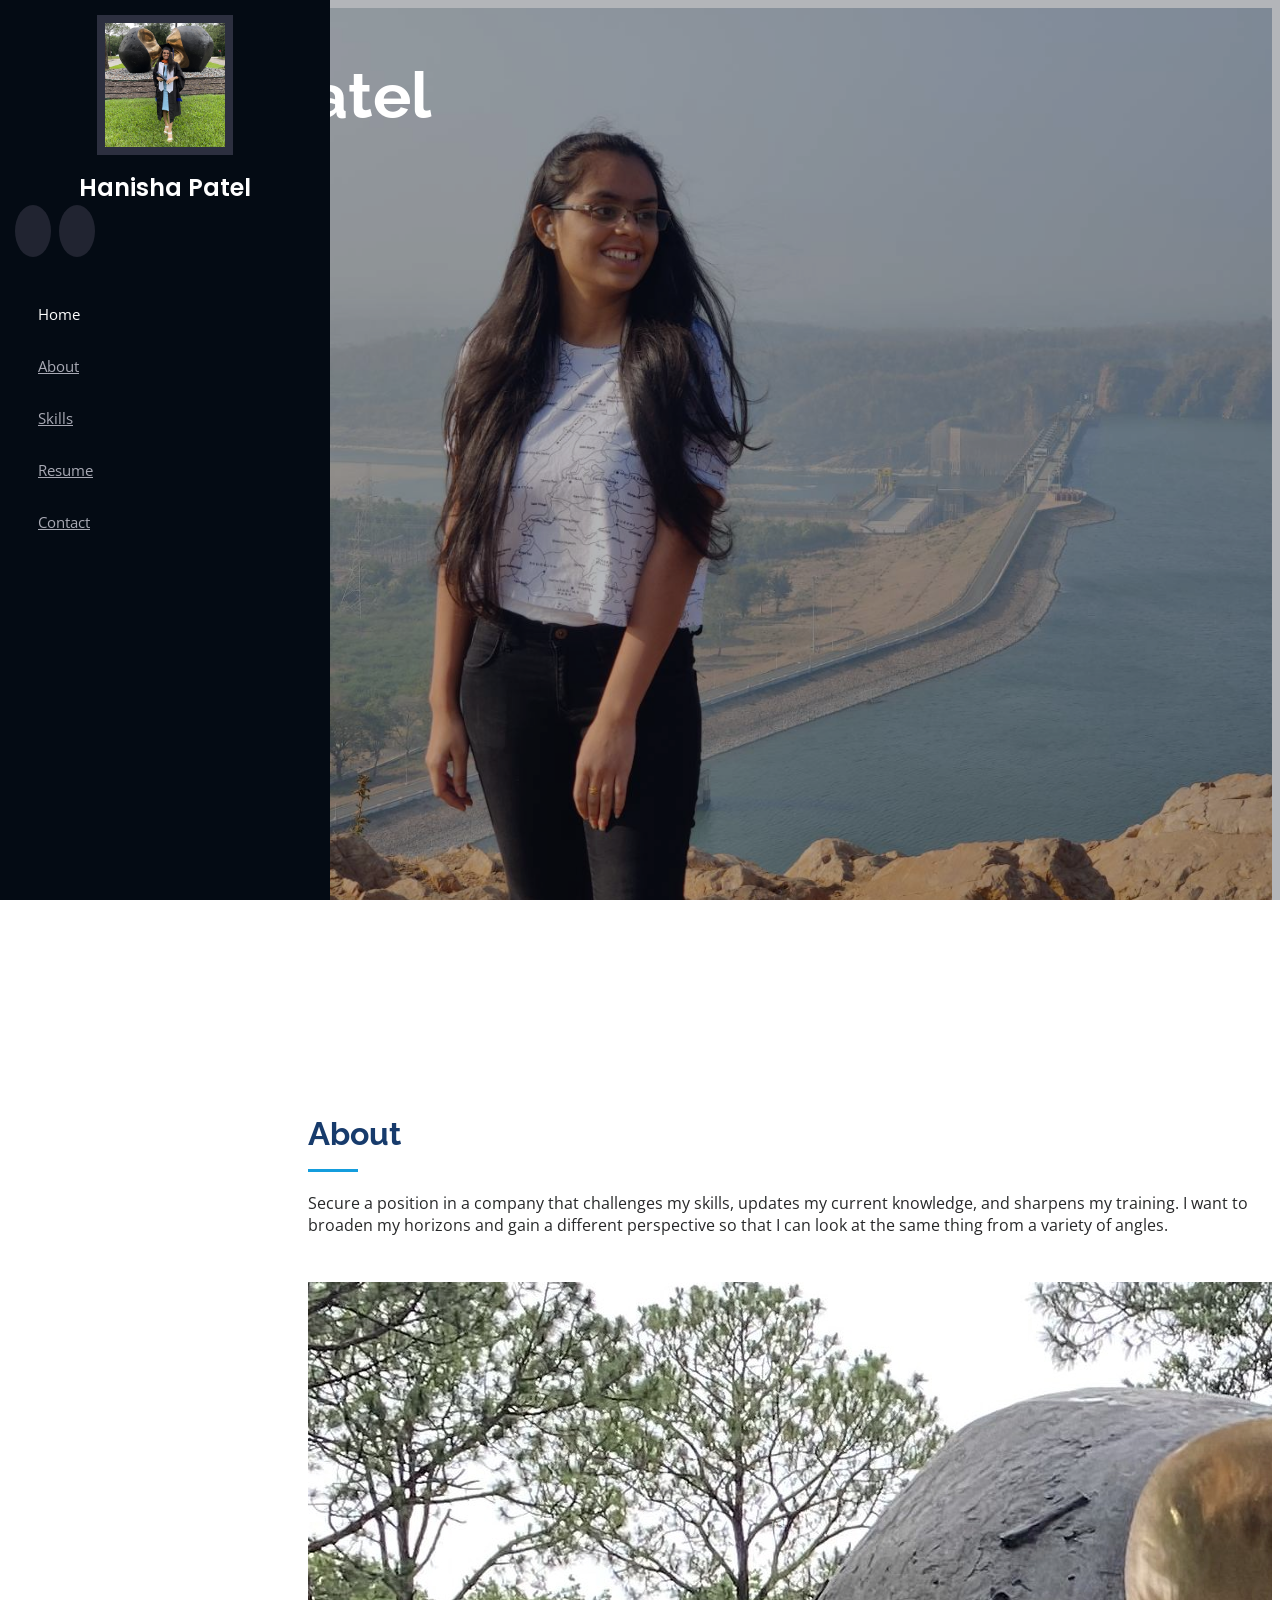
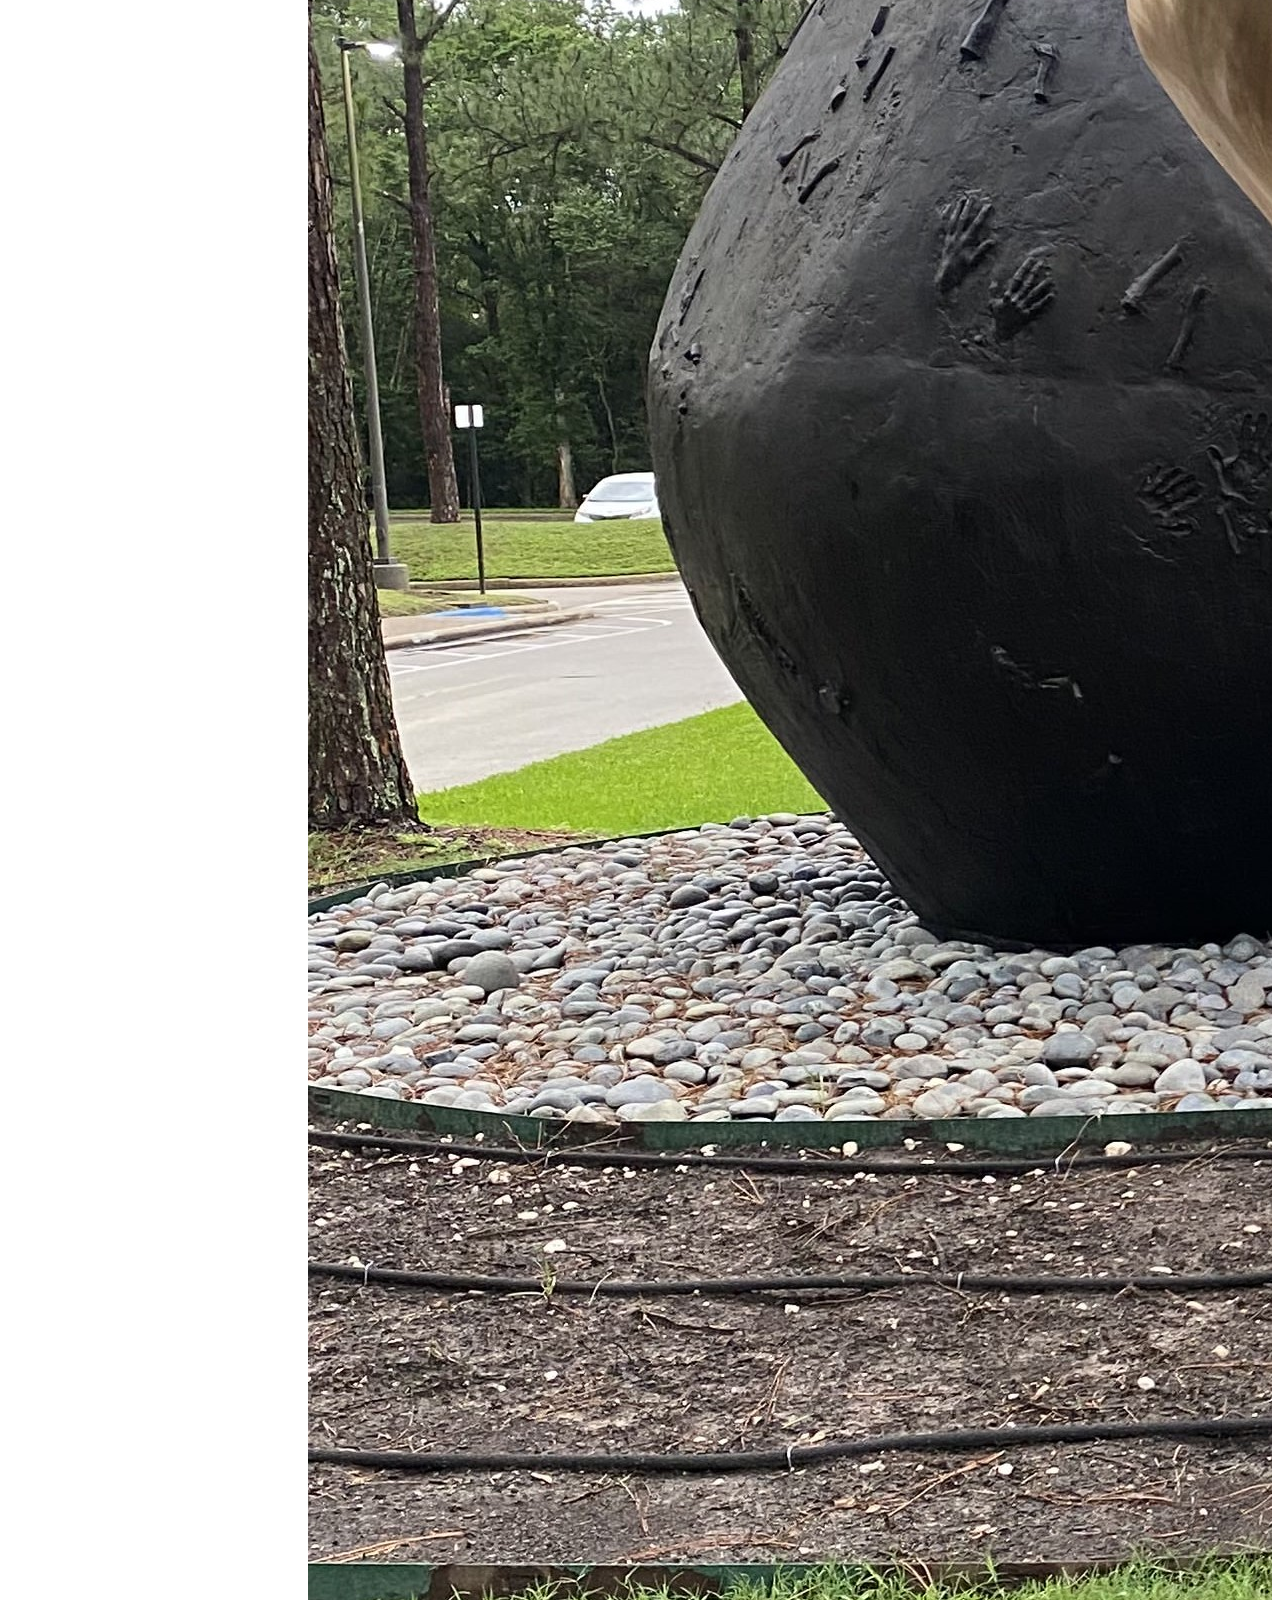
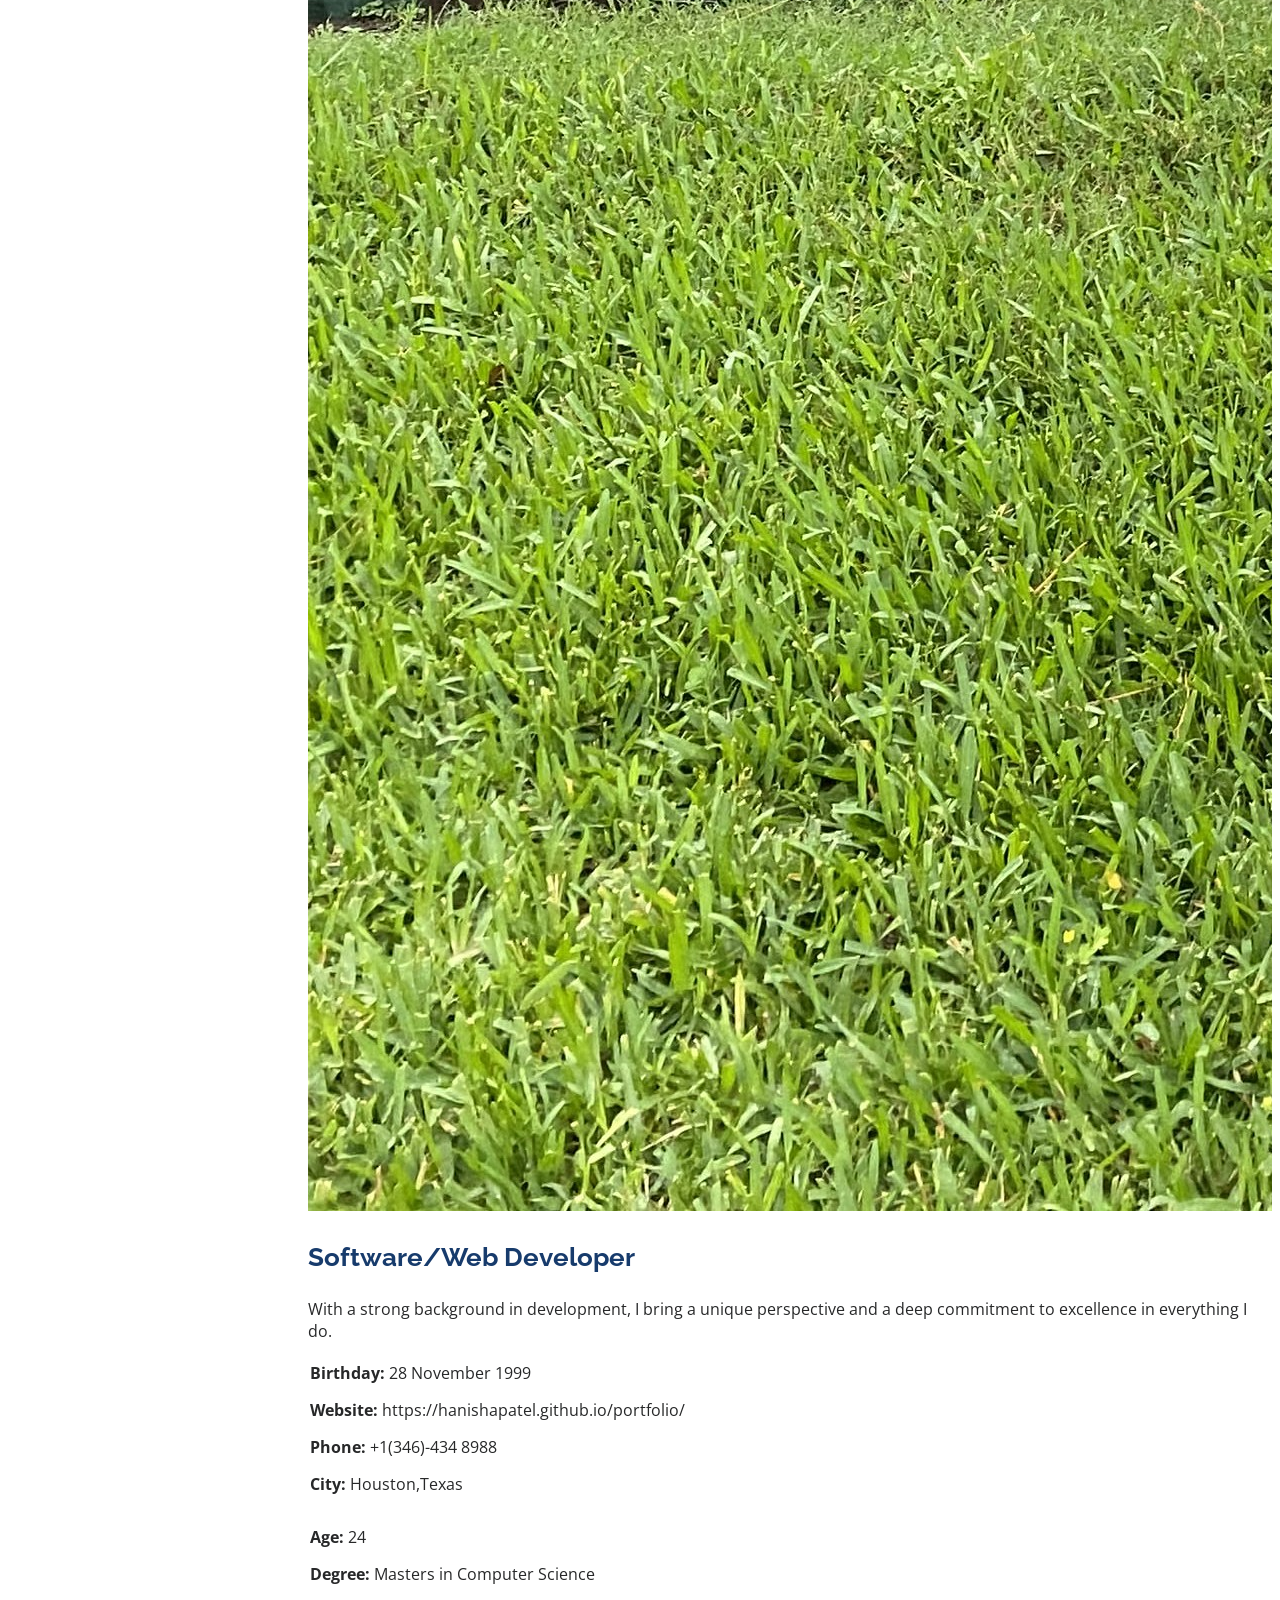
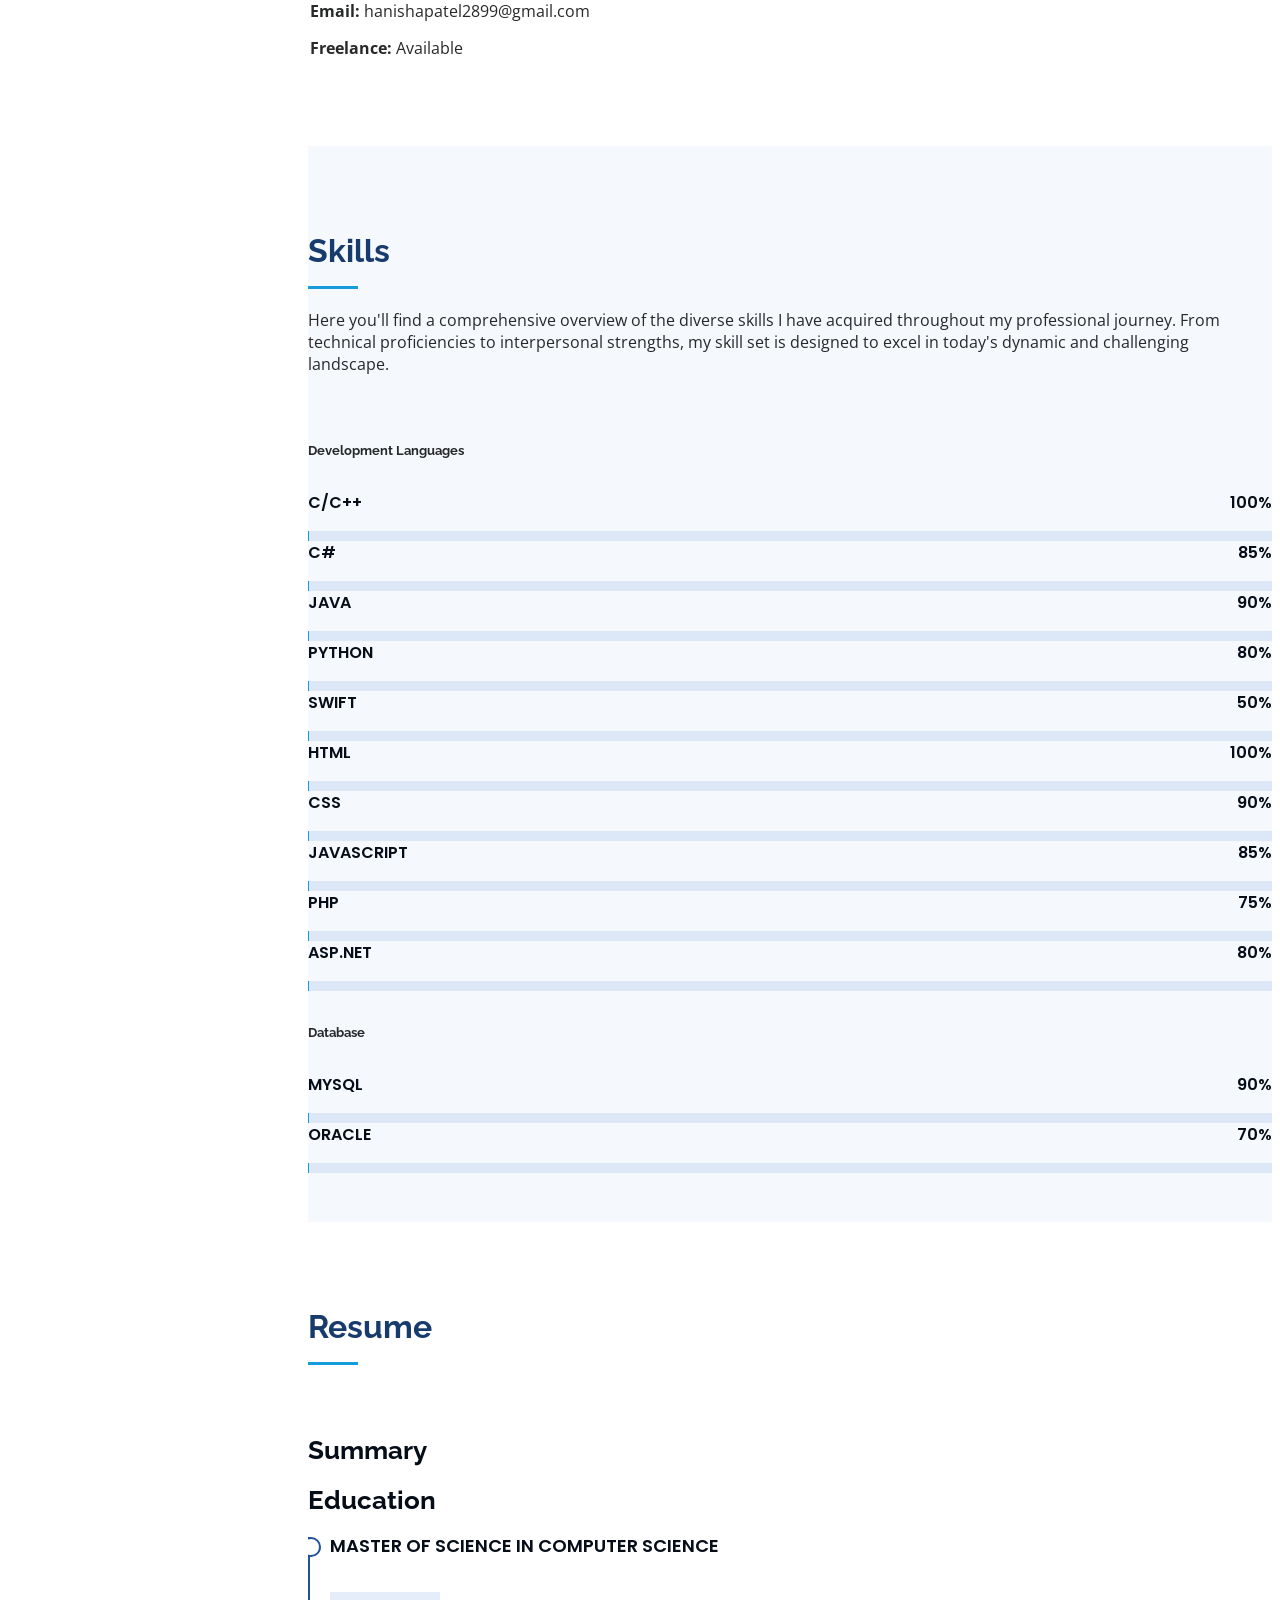
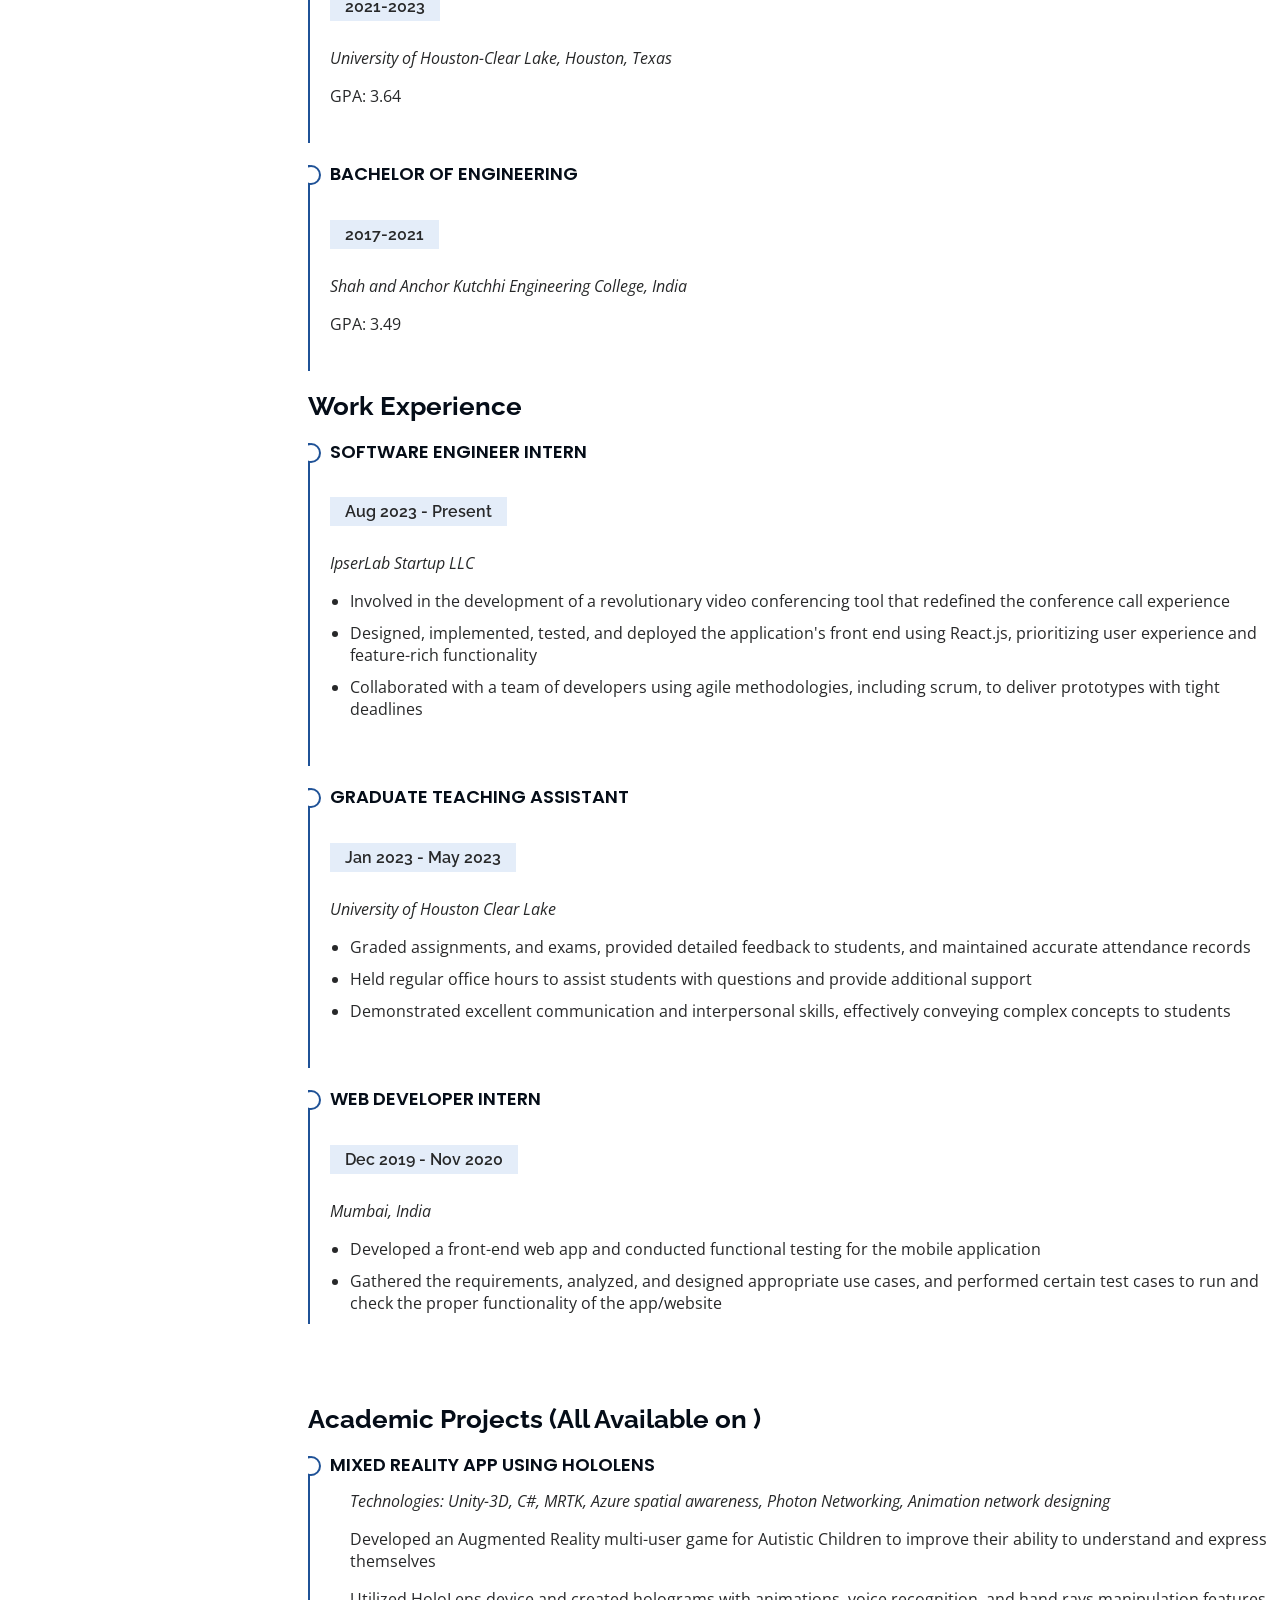
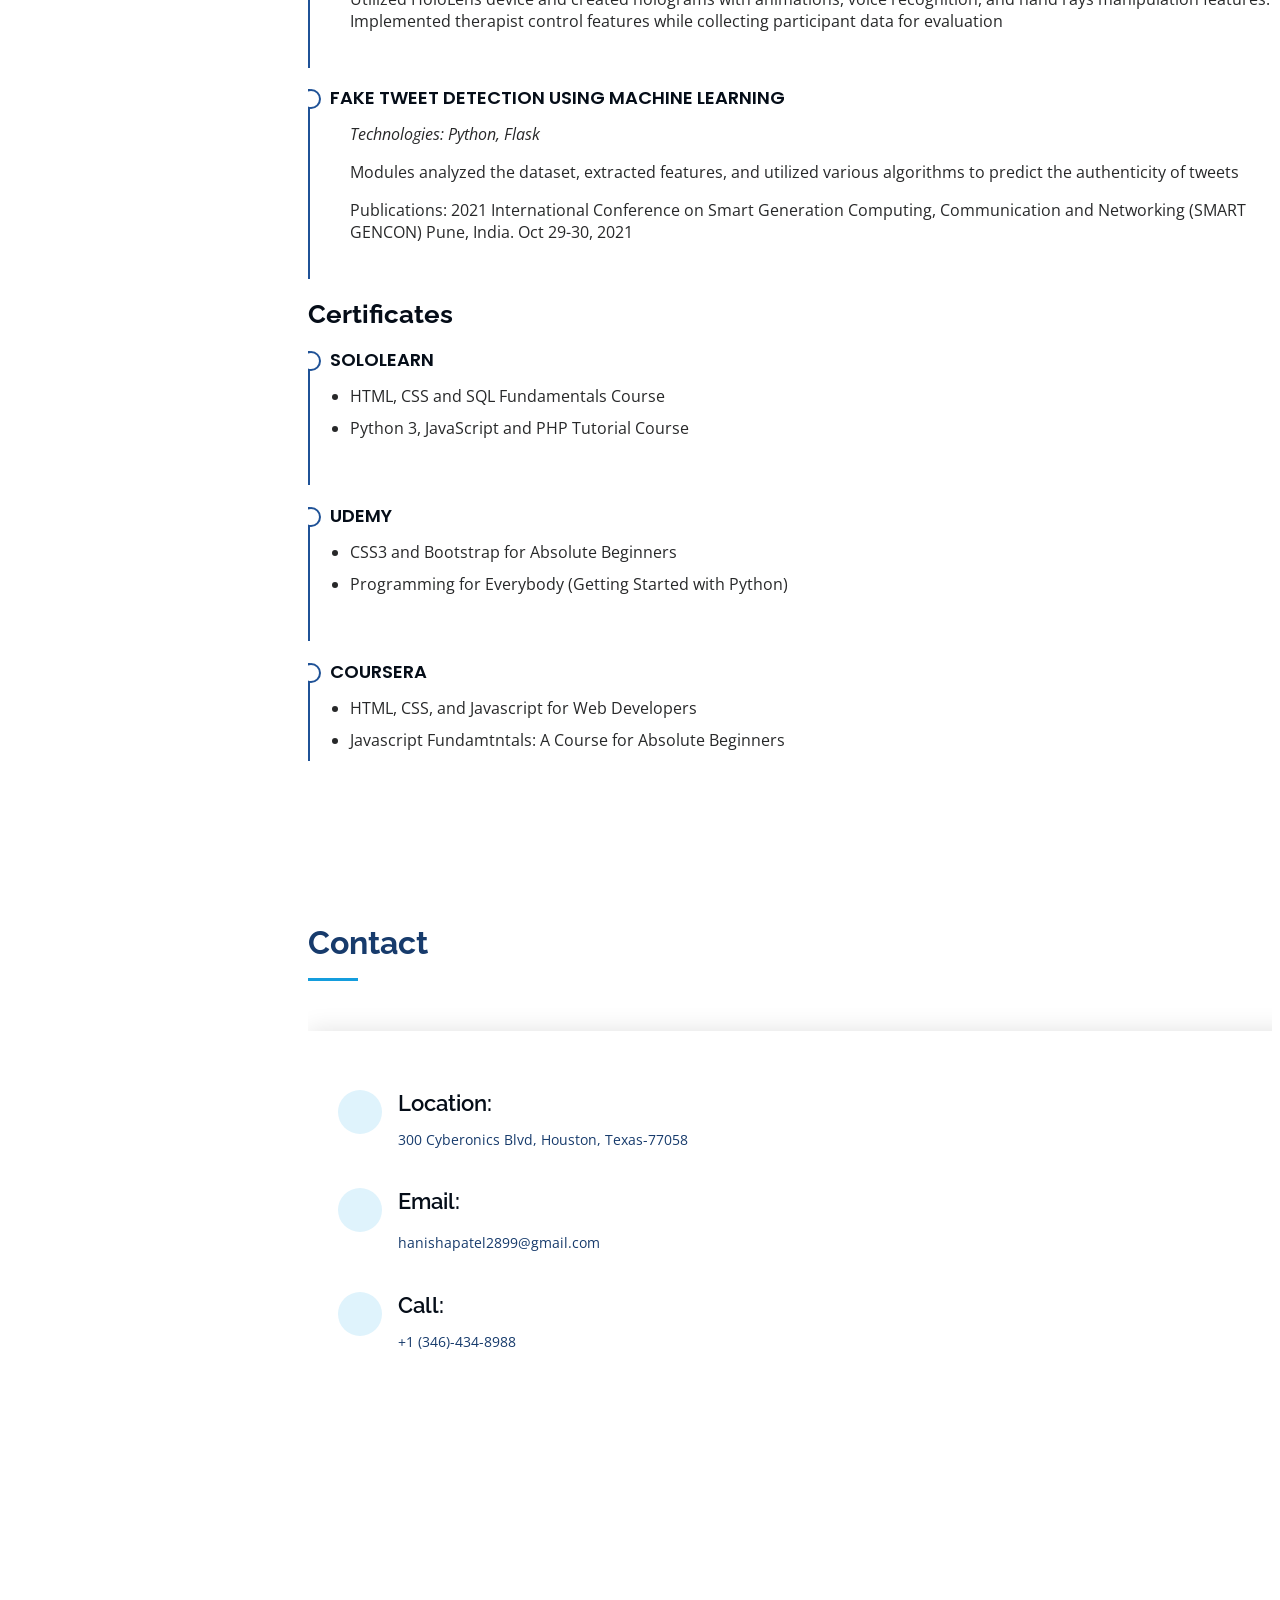
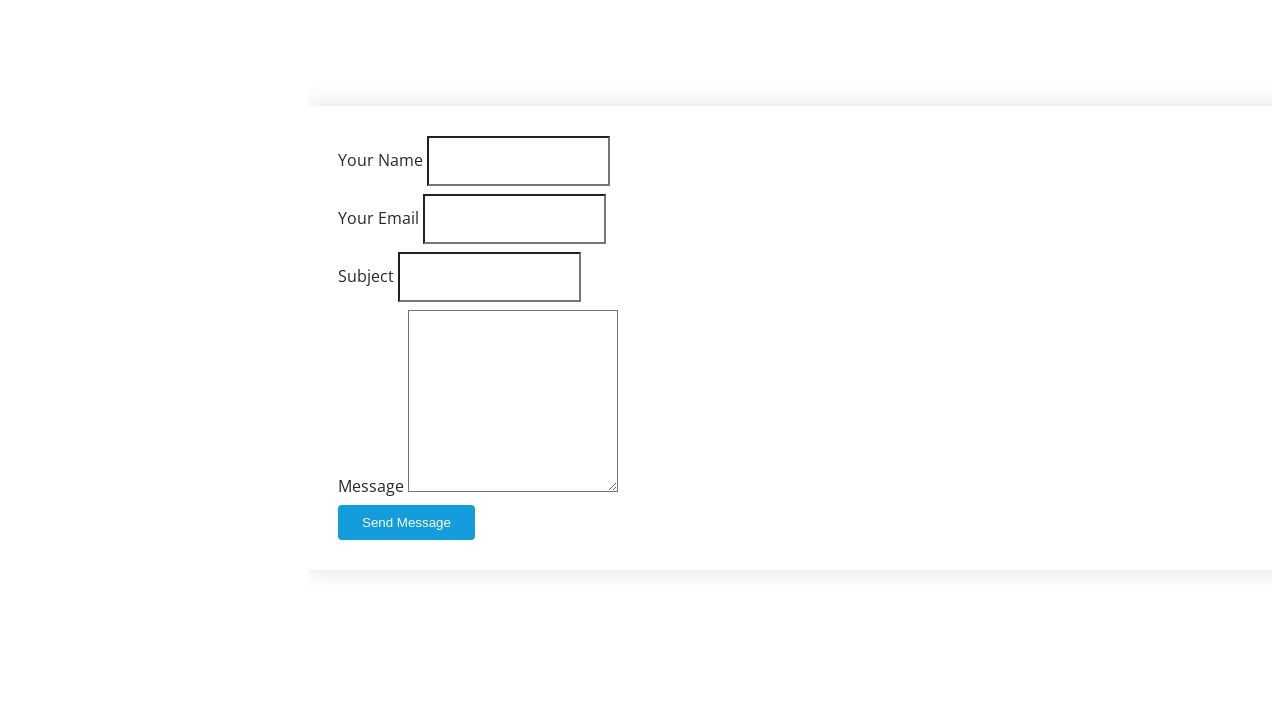
==== commit 189c8cfb: "Updated" ====
--- a/index.html
+++ b/index.html
@@ -266,13 +266,15 @@
             </div>
 
             <h3 class="resume-title">Work Experience</h3>
-            <div class="resume-item">
-              <h4>Web Developer Intern</h4>
-              <h5>Dec 2019 - Dec 2020</h5>
-              <p><em>Mumbai, India </em></p>
-              <ul>
-                <li>Developed a front-end web app and conducted functional testing for the mobile application</li>
-                <li>Gathered the requirements, analyzed, and designed appropriate use cases, and performed certain test cases to run and check the proper functionality of the app/website</li>
+            
+            <div class="resume-item">
+              <h4>Software Engineer Intern</h4>
+              <h5>Aug 2023 - Present</h5>
+              <p><em>IpserLab Startup LLC</em></p>
+              <ul>
+                <li>Involved in the development of a revolutionary video conferencing tool that redefined the conference call experience</li>
+                <li>Designed, implemented, tested, and deployed the application's front end using React.js, prioritizing user experience and feature-rich functionality</li>
+                <li>Collaborated with a team of developers using agile methodologies, including scrum, to deliver prototypes with tight deadlines</li>
               </ul>
             </div>
 
@@ -286,6 +288,17 @@
                 <li>Demonstrated excellent communication and interpersonal skills, effectively conveying complex concepts to students</li>
               </ul>
             </div>
+
+            <div class="resume-item">
+              <h4>Web Developer Intern</h4>
+              <h5>Dec 2019 - Nov 2020</h5>
+              <p><em>Mumbai, India </em></p>
+              <ul>
+                <li>Developed a front-end web app and conducted functional testing for the mobile application</li>
+                <li>Gathered the requirements, analyzed, and designed appropriate use cases, and performed certain test cases to run and check the proper functionality of the app/website</li>
+              </ul>
+            </div>
+            
           </div>
 
 
@@ -300,6 +313,7 @@
                 <p>Utilized HoloLens device and created holograms with animations, voice recognition, and hand rays manipulation features. Implemented therapist control features while collecting participant data for evaluation</p>
               </ul>
             </div>
+            
 
             <div class="resume-item">
               <h4>Fake Tweet Detection Using Machine Learning</h4>
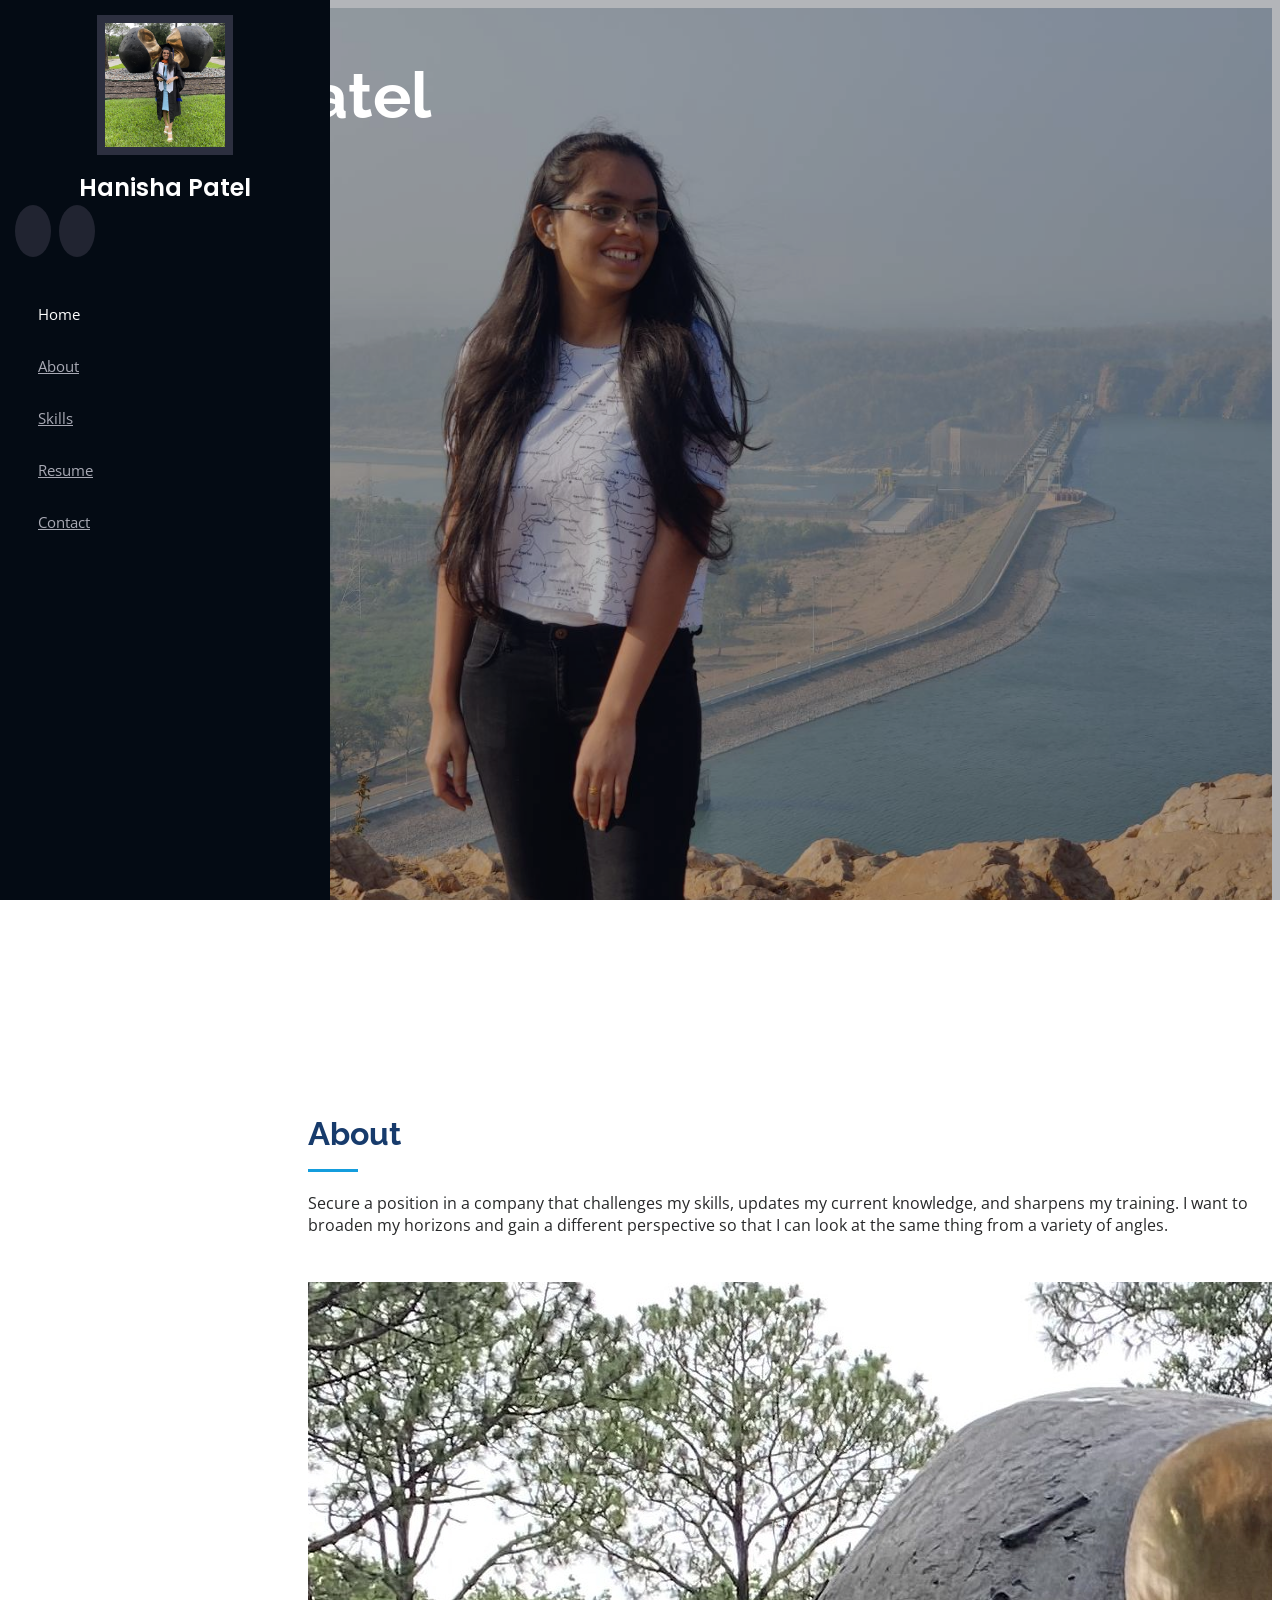
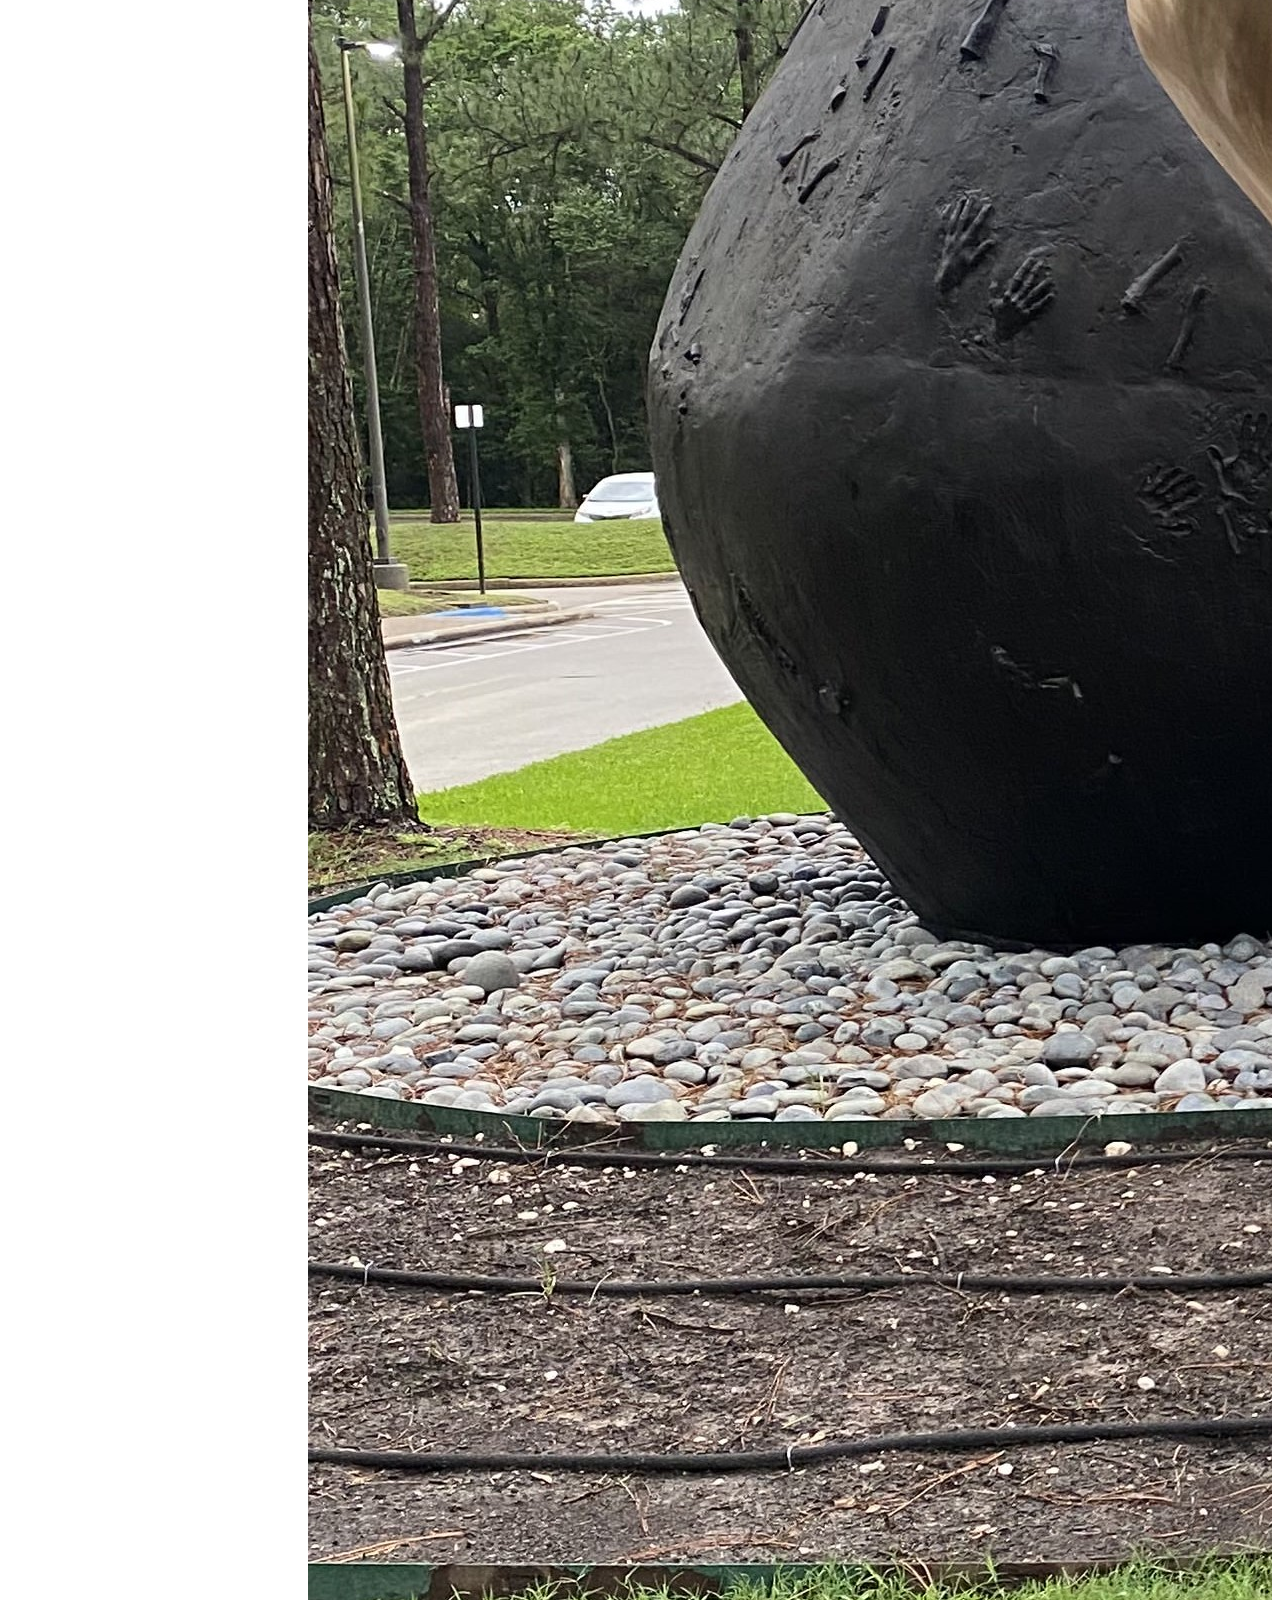
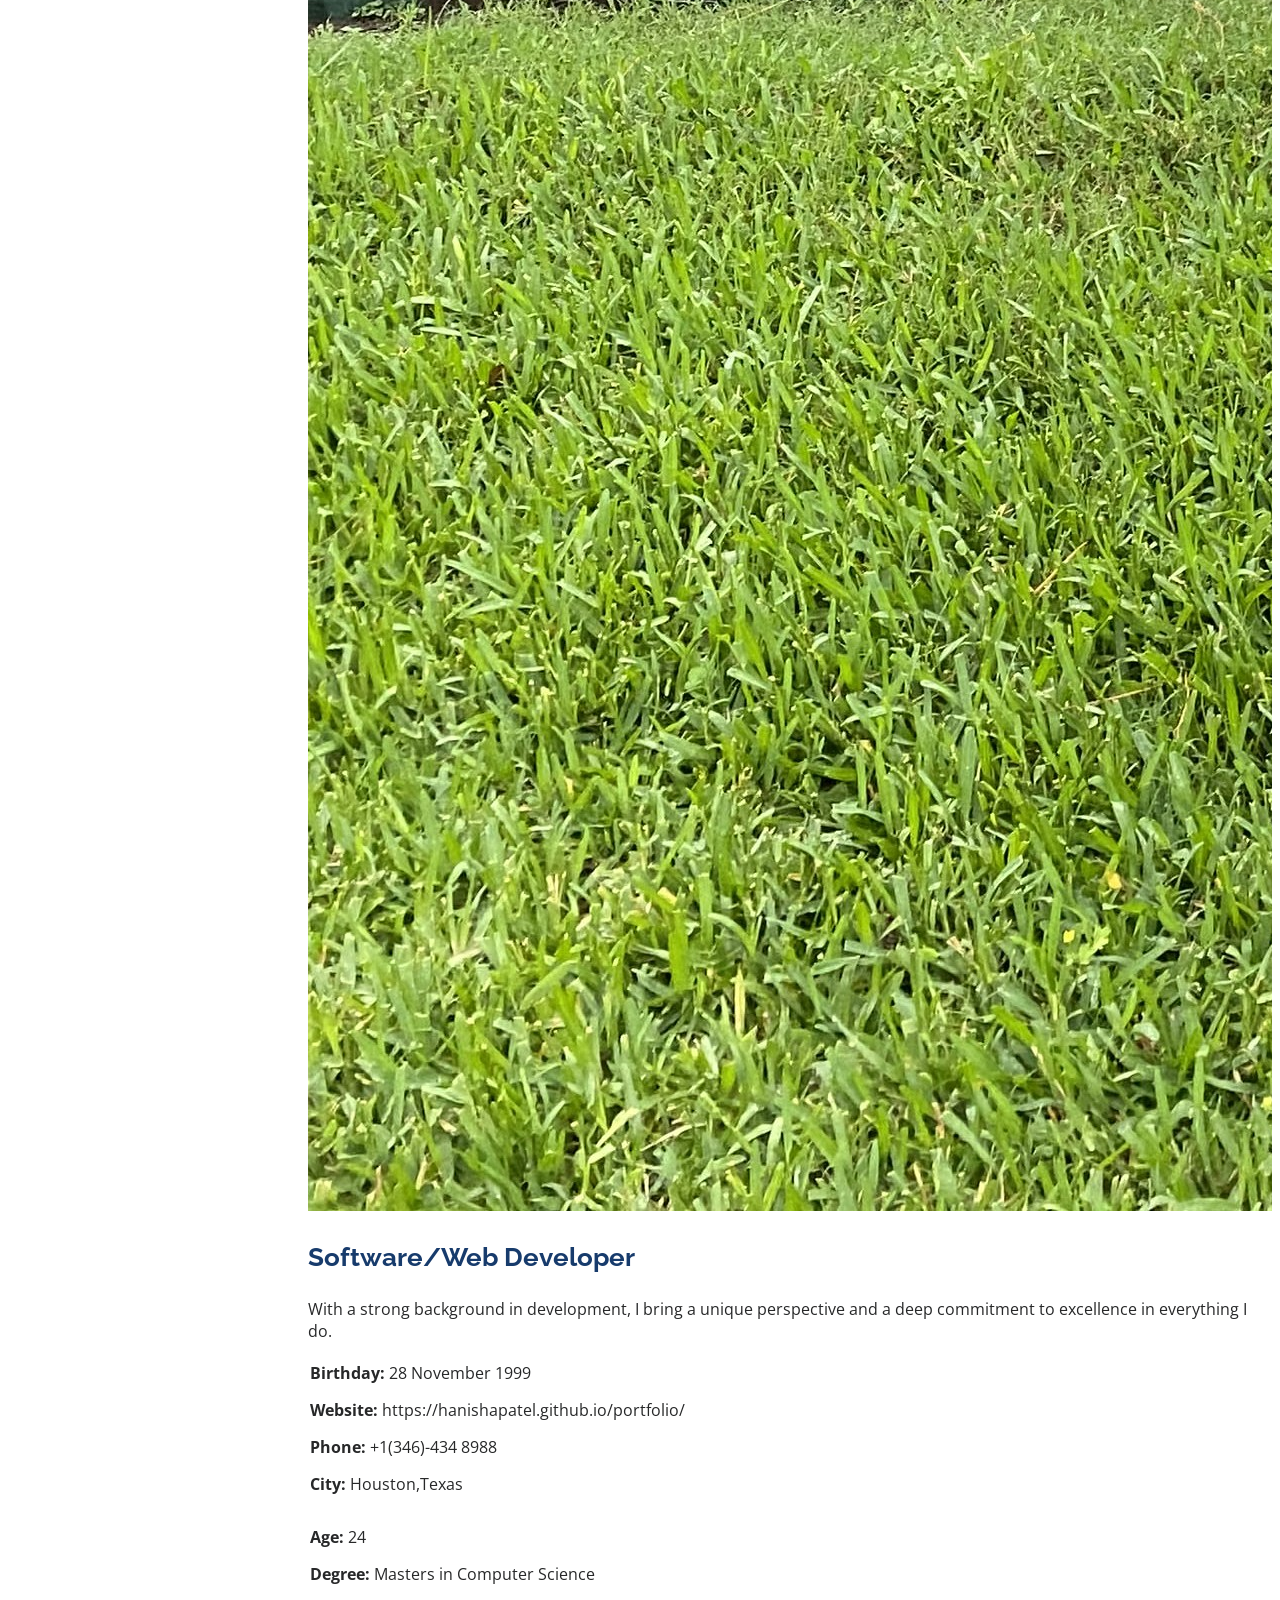
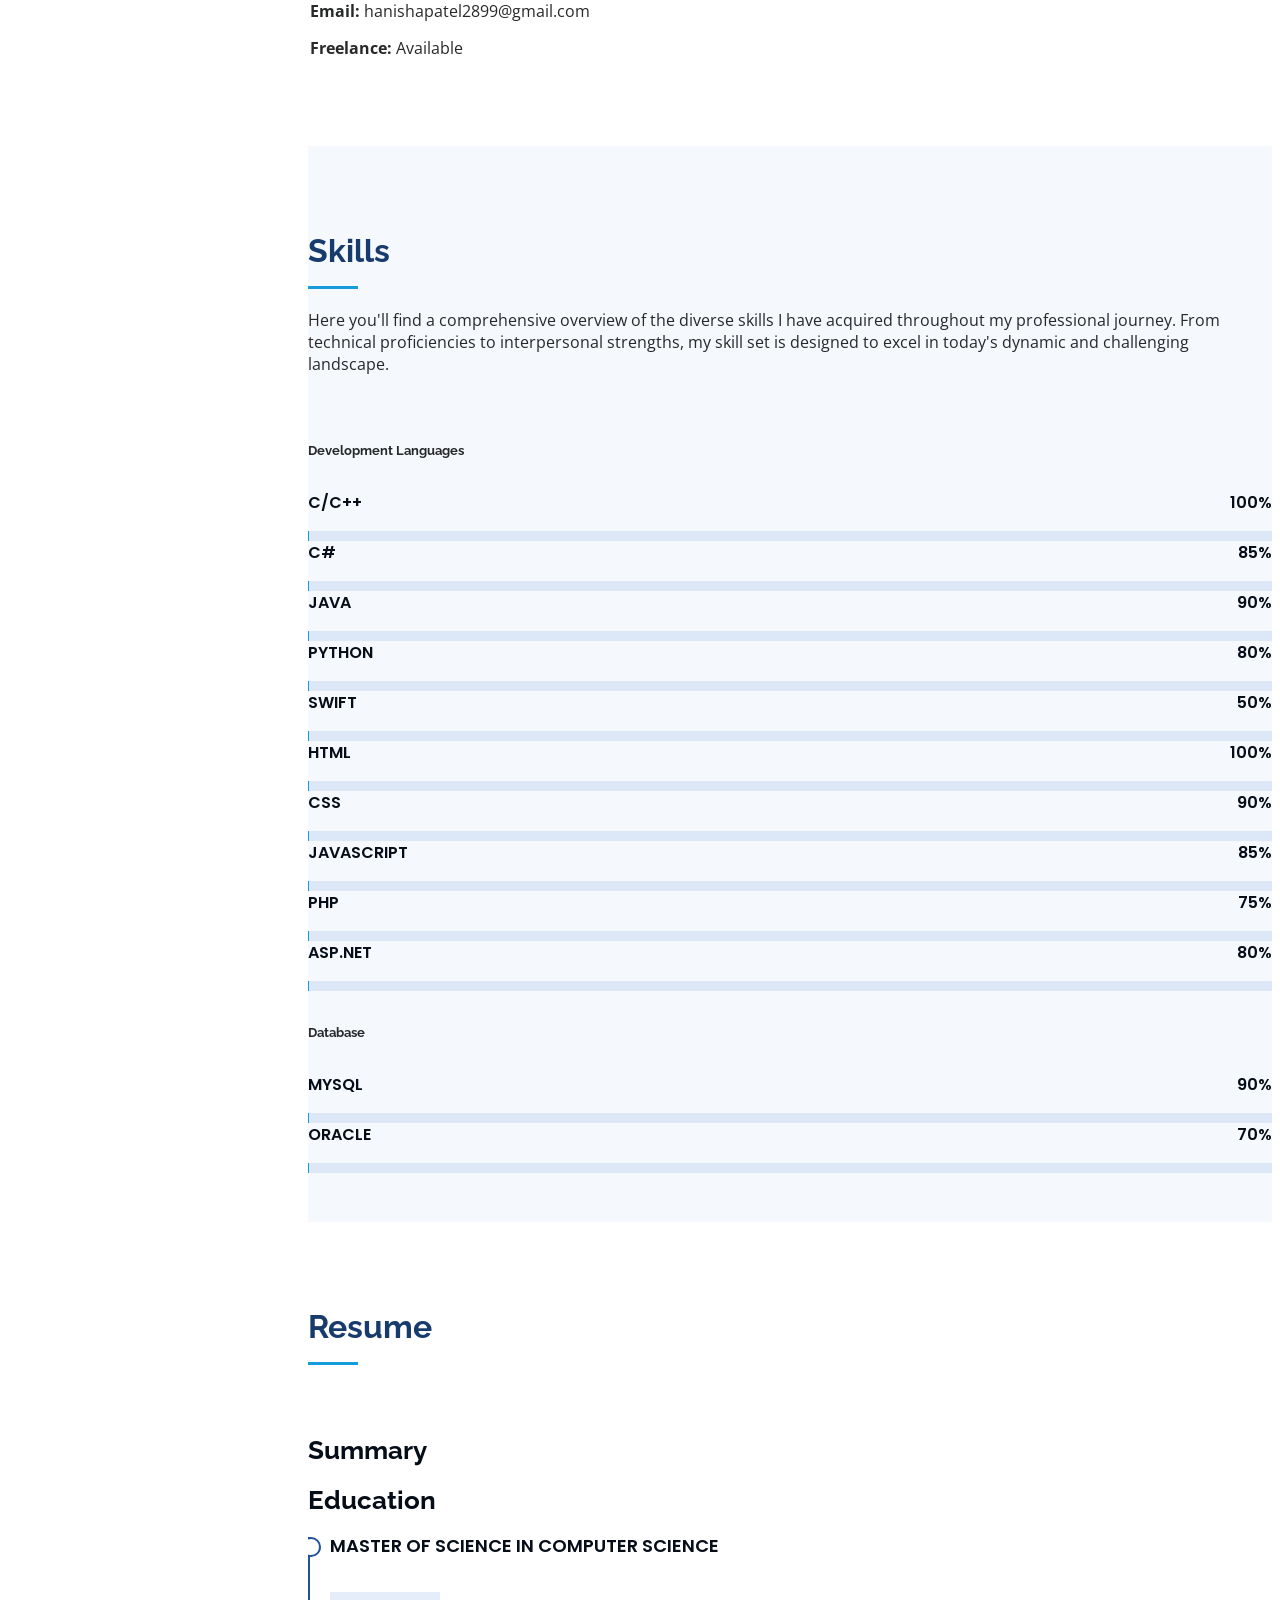
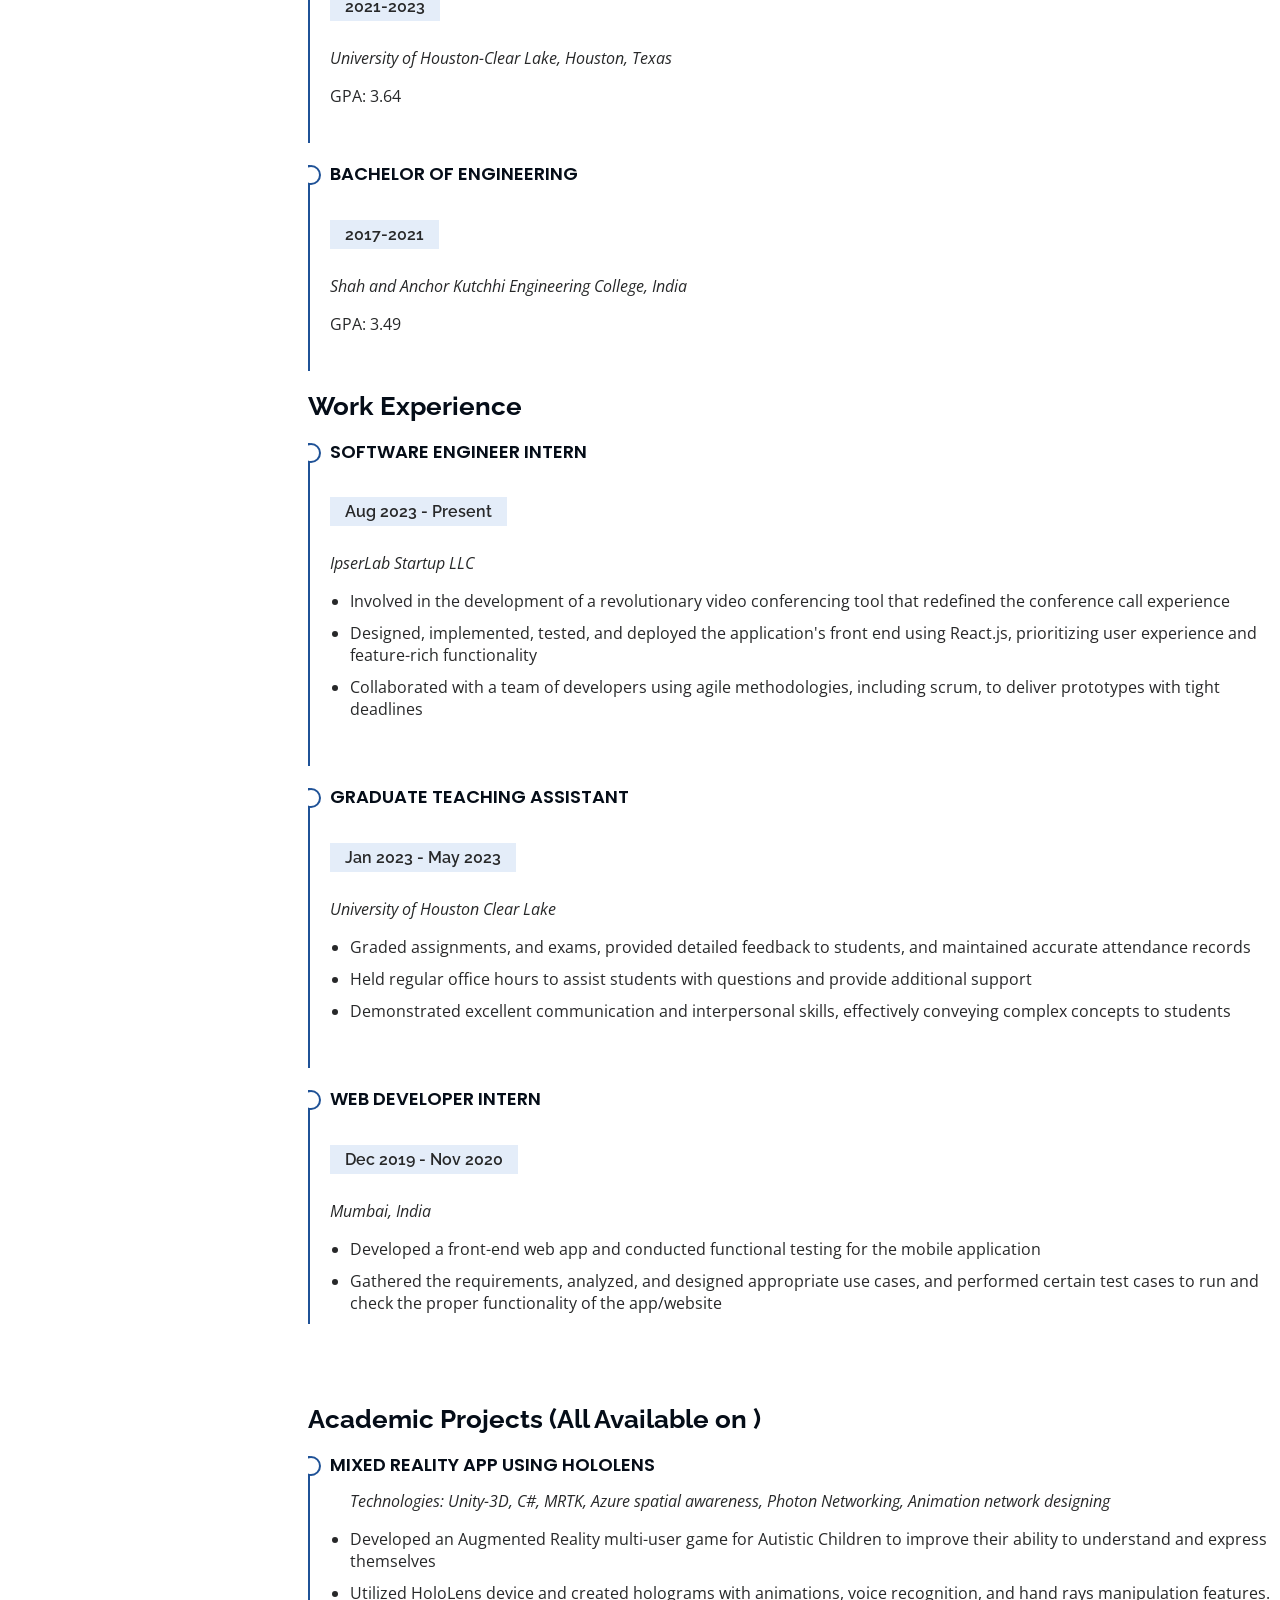
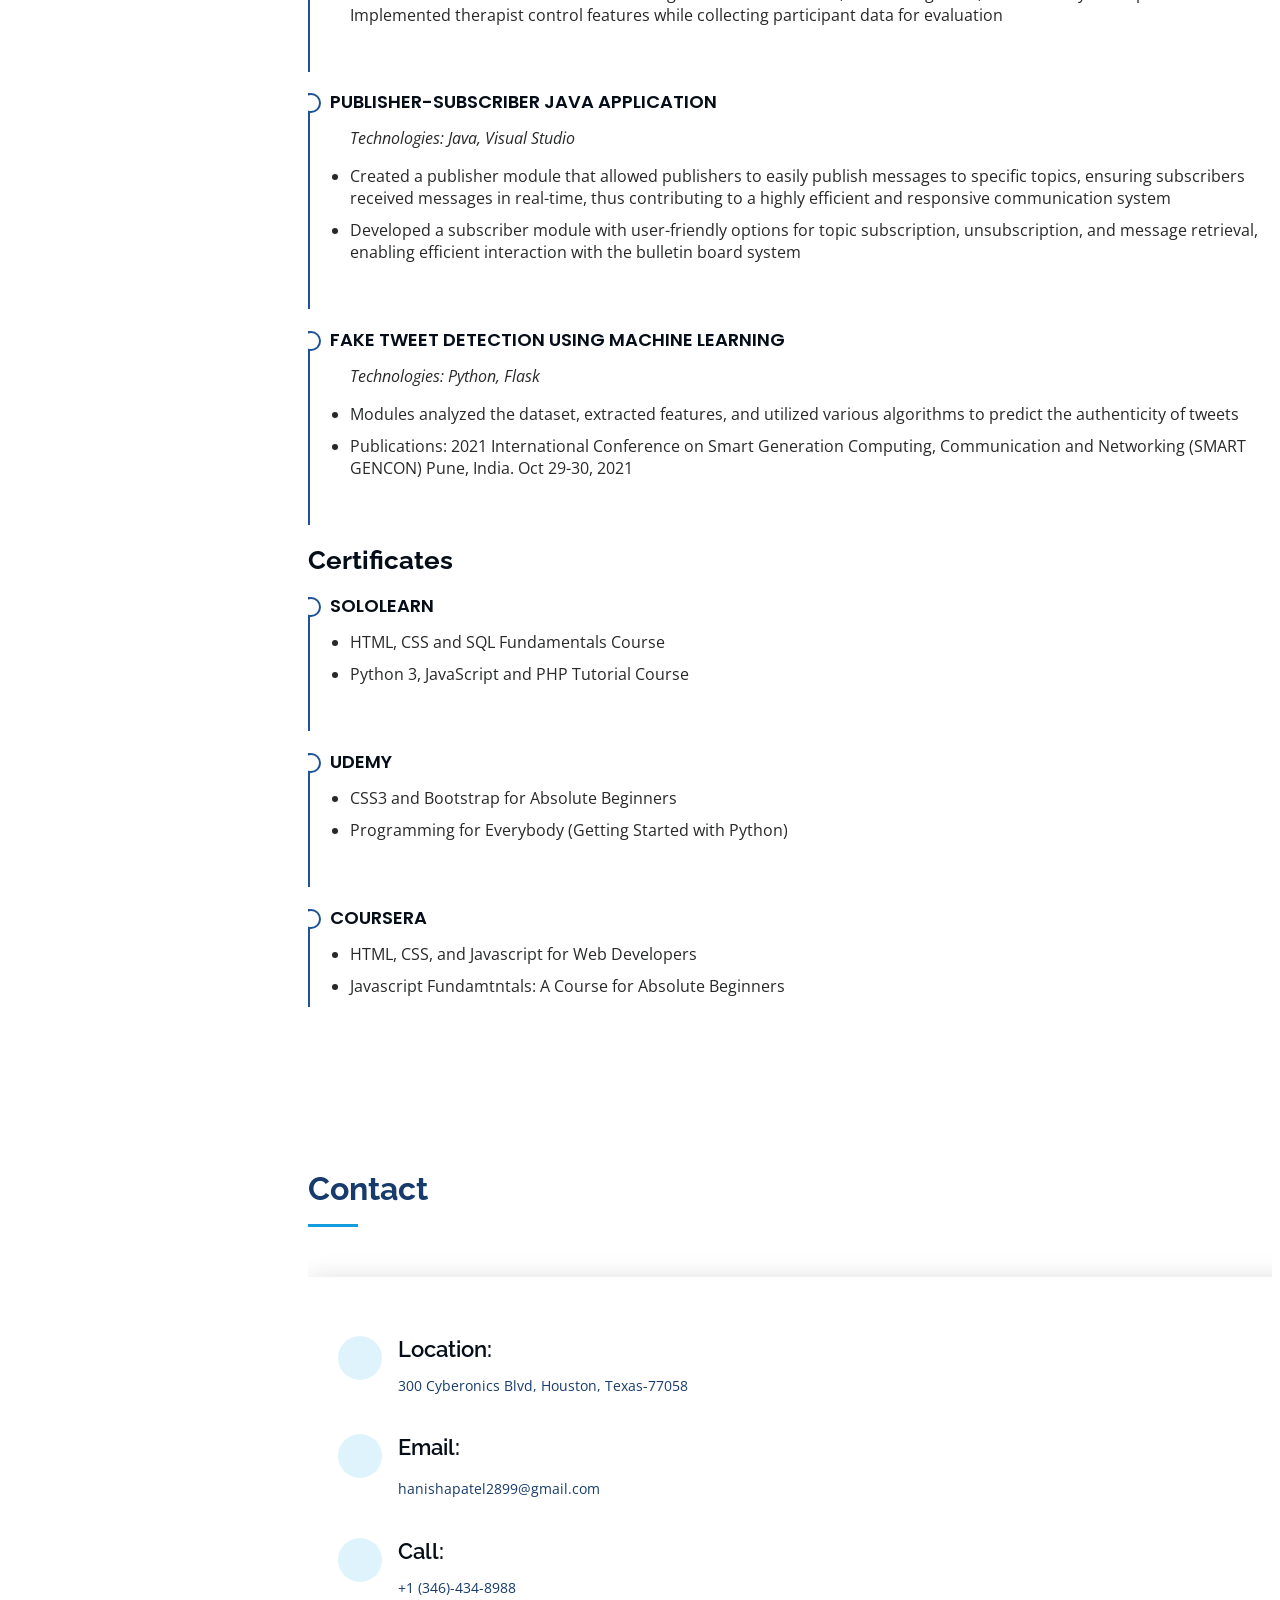
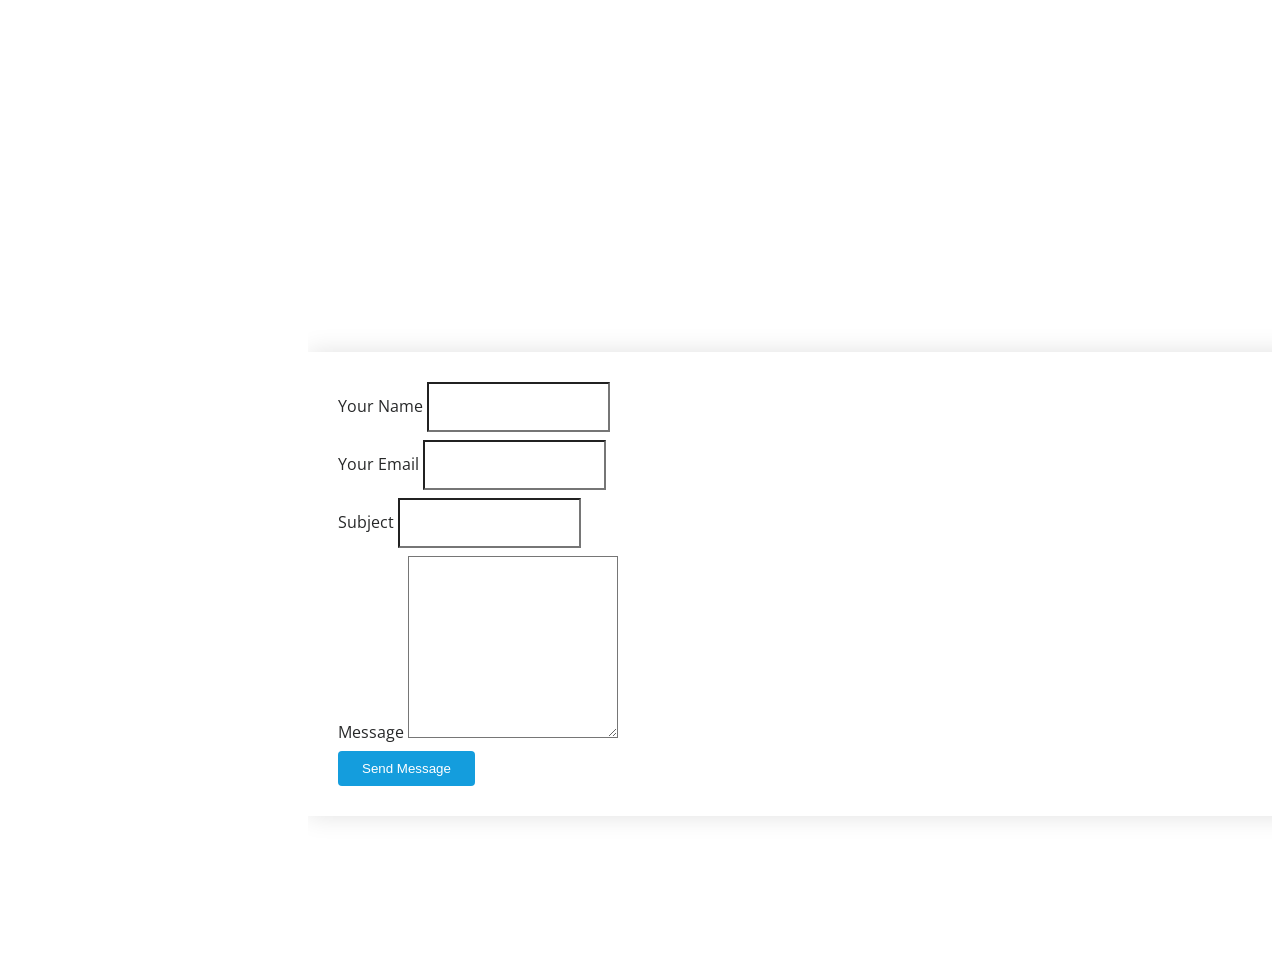
==== commit 1655bae9: "updated" ====
--- a/index.html
+++ b/index.html
@@ -309,8 +309,17 @@
               <h4>Mixed Reality App using HoloLens</h4>
               <ul>
                 <p><em>Technologies: Unity-3D, C#, MRTK, Azure spatial awareness, Photon Networking, Animation network designing</em></p>
-                <p>Developed an Augmented Reality multi-user game for Autistic Children to improve their ability to understand and express themselves</p>
-                <p>Utilized HoloLens device and created holograms with animations, voice recognition, and hand rays manipulation features. Implemented therapist control features while collecting participant data for evaluation</p>
+                <li>Developed an Augmented Reality multi-user game for Autistic Children to improve their ability to understand and express themselves</li>
+                <li>Utilized HoloLens device and created holograms with animations, voice recognition, and hand rays manipulation features. Implemented therapist control features while collecting participant data for evaluation</li>
+              </ul>
+            </div>
+
+            <div class="resume-item">
+              <h4>Publisher-Subscriber Java Application</h4>
+              <ul>
+                <p><em>Technologies: Java, Visual Studio</em></p>
+                <li>Created a publisher module that allowed publishers to easily publish messages to specific topics, ensuring subscribers received messages in real-time, thus contributing to a highly efficient and responsive communication system</li>
+                <li>Developed a subscriber module with user-friendly options for topic subscription, unsubscription, and message retrieval, enabling efficient interaction with the bulletin board system</li>
               </ul>
             </div>
             
@@ -319,8 +328,8 @@
               <h4>Fake Tweet Detection Using Machine Learning</h4>
               <ul>
                 <p><em>Technologies: Python, Flask</em></p>
-                <p>Modules analyzed the dataset, extracted features, and utilized various algorithms to predict the authenticity of tweets</p>
-                <p>Publications: 2021 International Conference on Smart Generation Computing, Communication and Networking (SMART GENCON) Pune, India. Oct 29-30, 2021</p>
+                <li>Modules analyzed the dataset, extracted features, and utilized various algorithms to predict the authenticity of tweets</li>
+                <li>Publications: 2021 International Conference on Smart Generation Computing, Communication and Networking (SMART GENCON) Pune, India. Oct 29-30, 2021</li>
               </ul>
             </div>
 
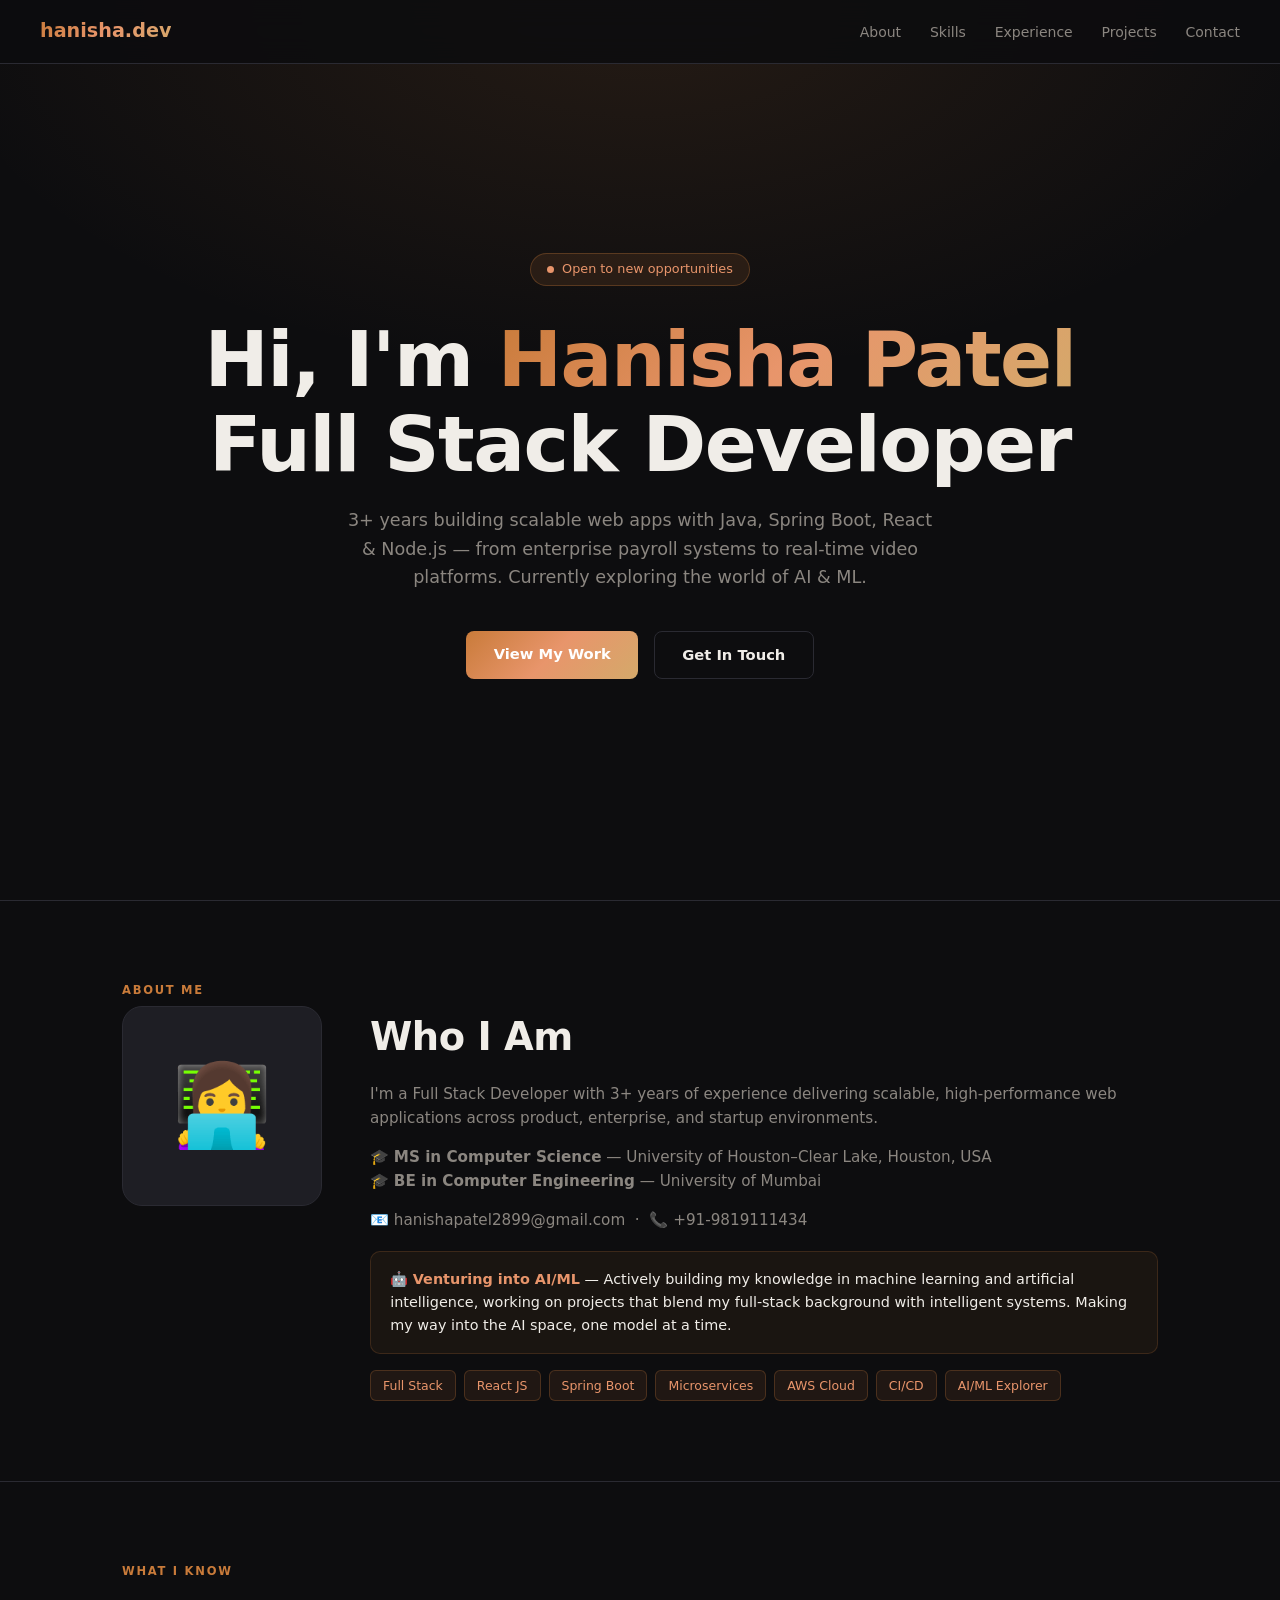
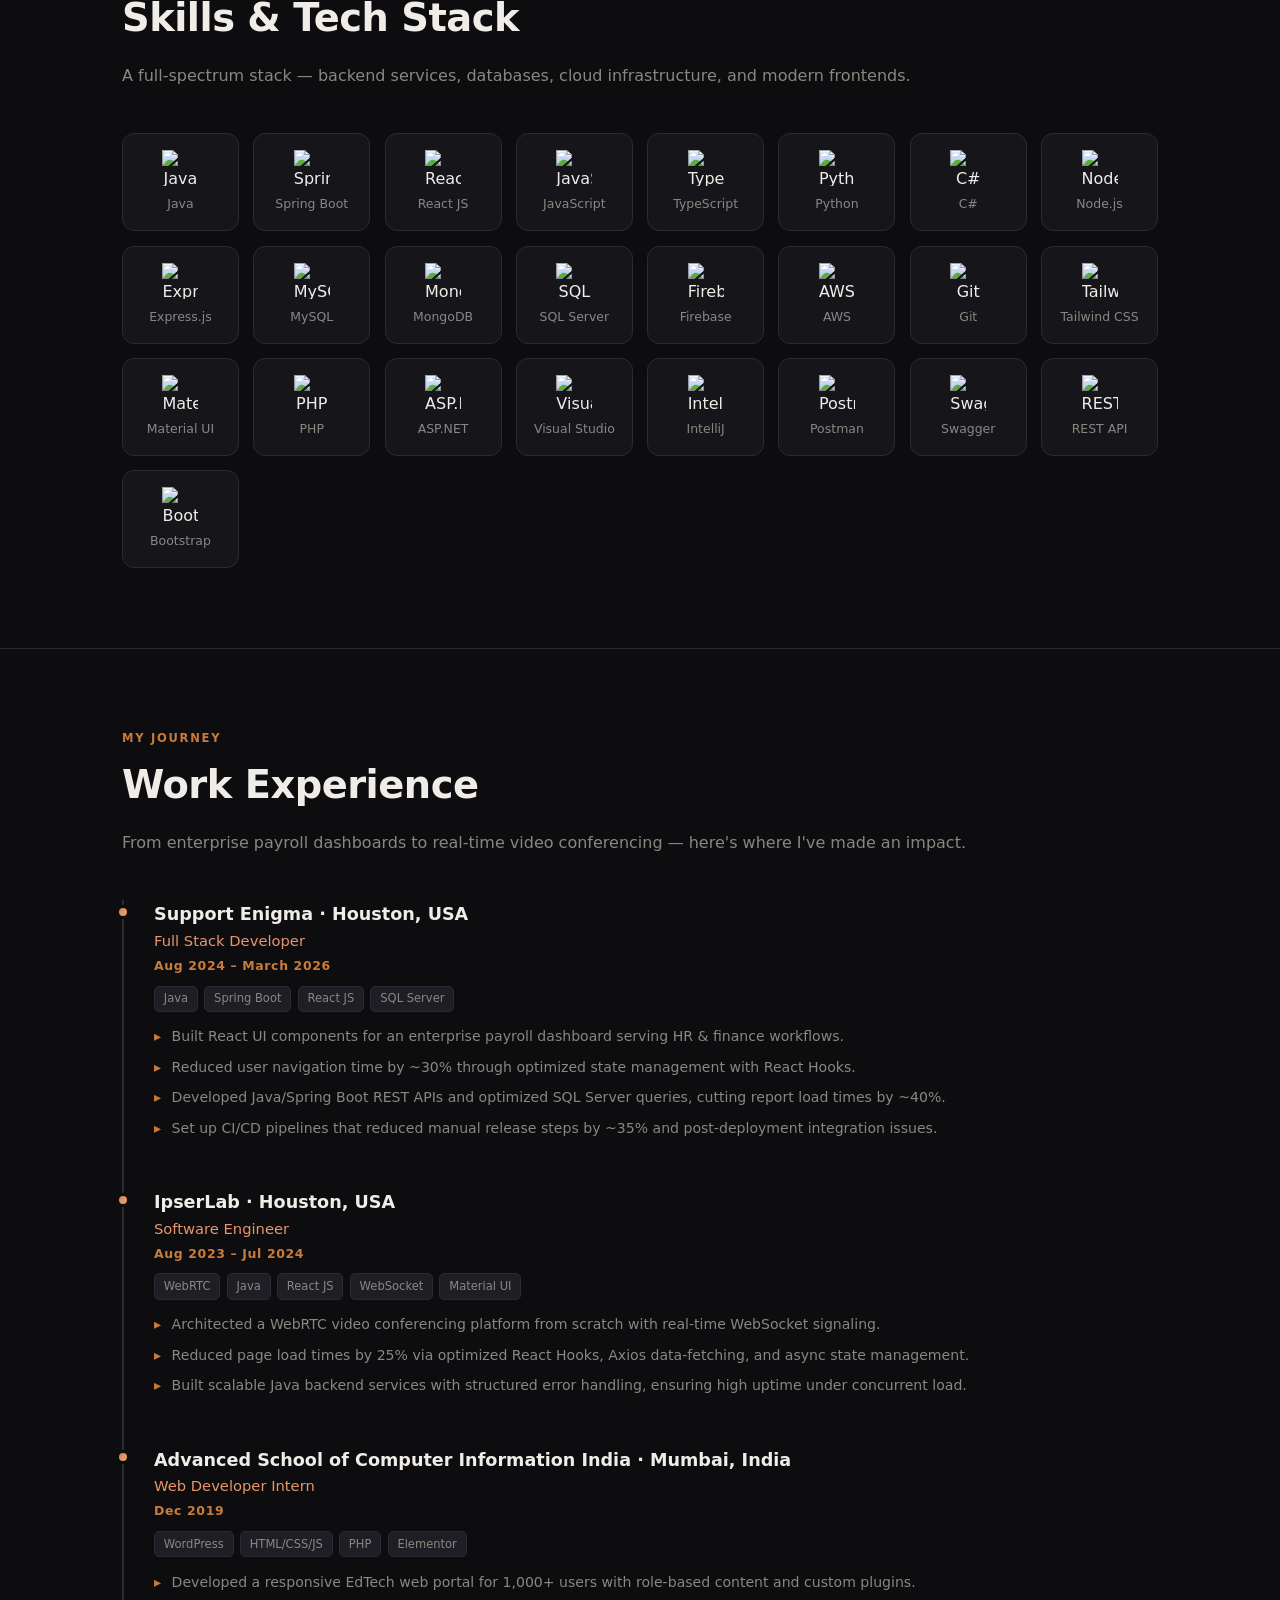
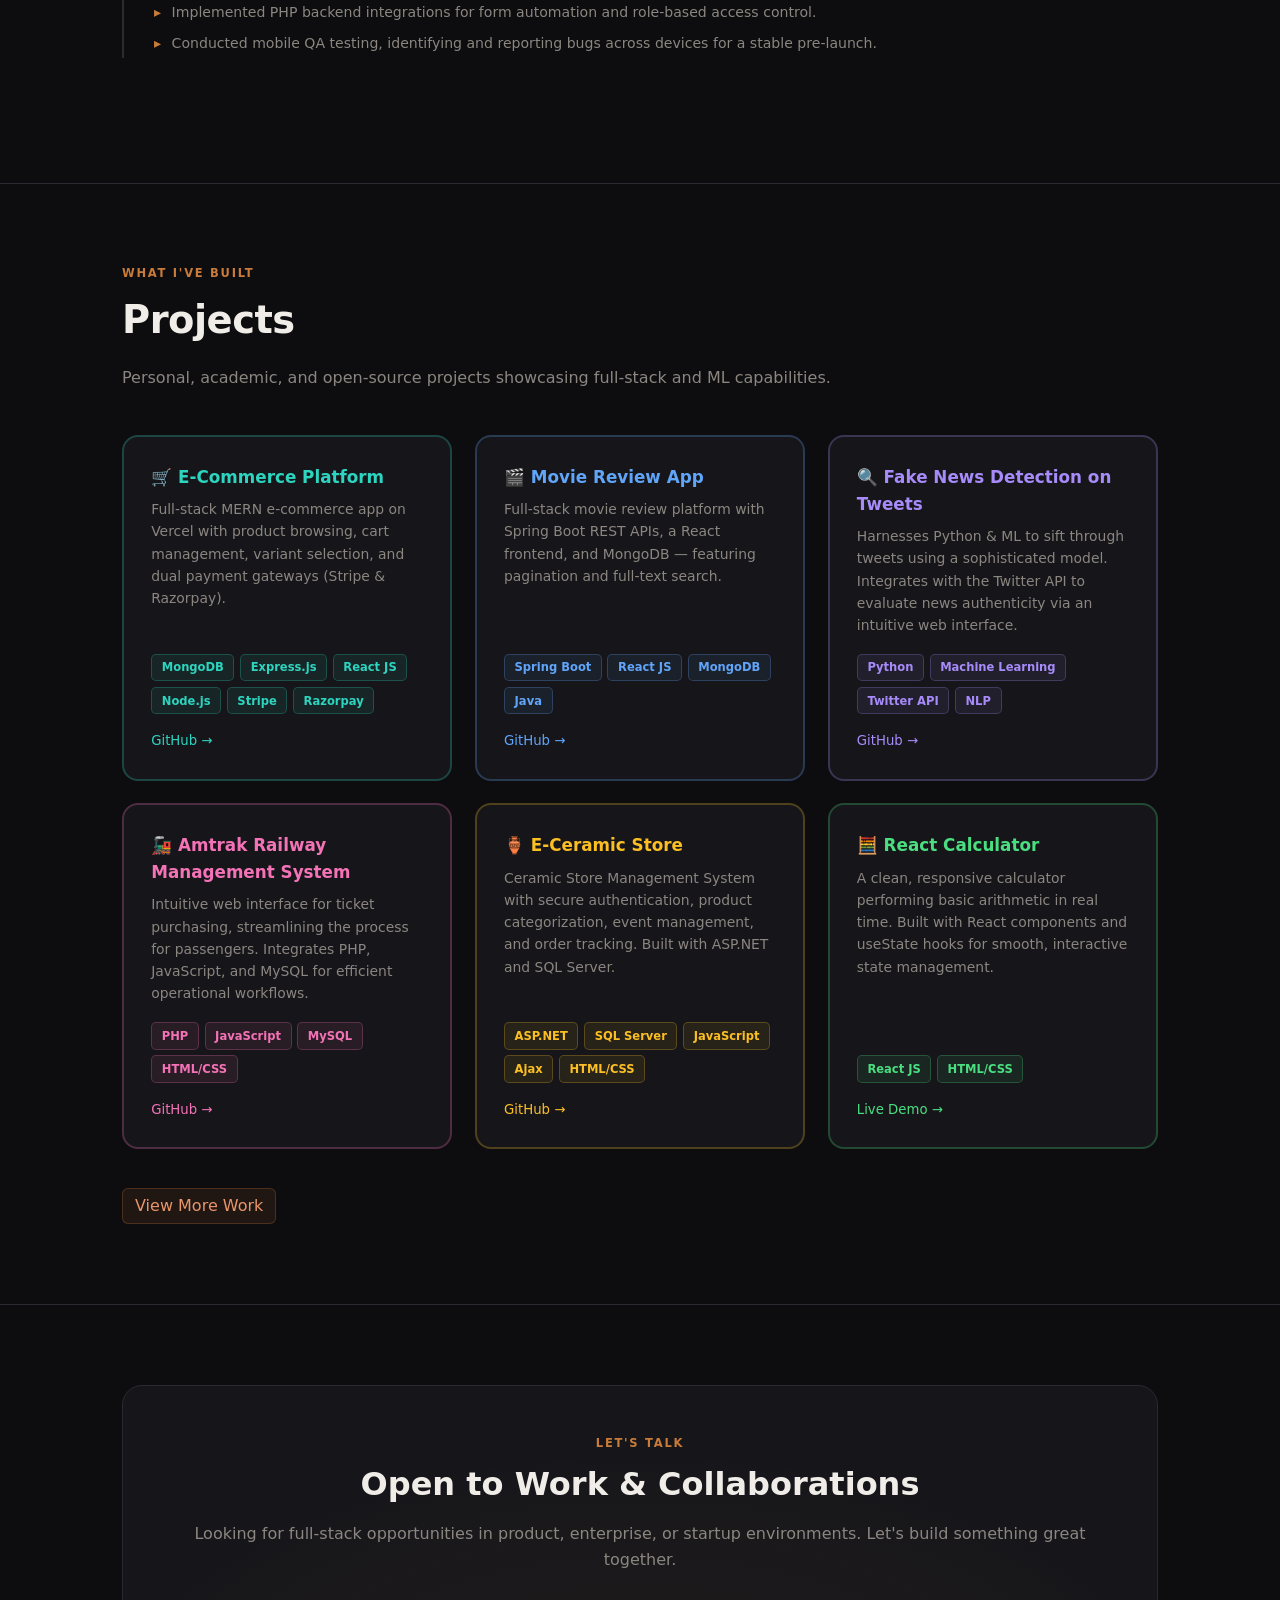
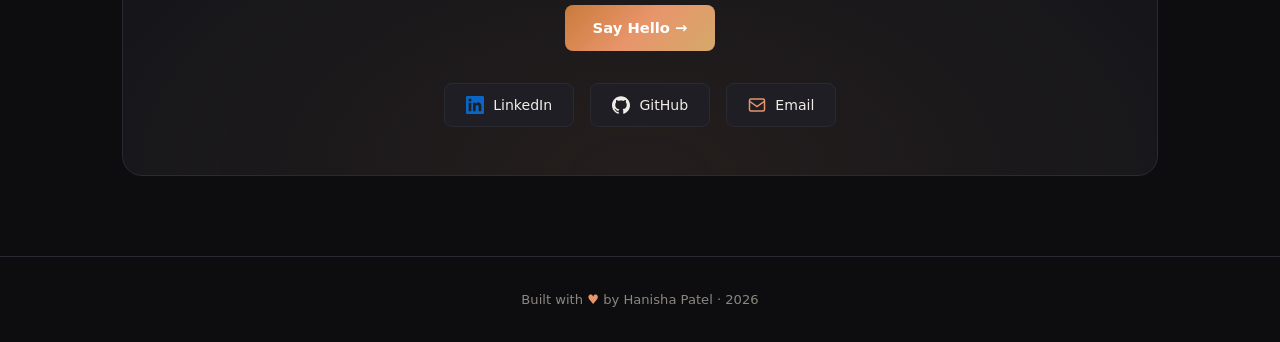
==== commit 36a73347: "Add files via upload" ====
--- a/index.html
+++ b/index.html
@@ -1,463 +1,485 @@
 <!DOCTYPE html>
 <html lang="en">
-
 <head>
-  <meta charset="utf-8">
-  <meta content="width=device-width, initial-scale=1.0" name="viewport">
-
-  <title>Hanisha Patel Portfolio</title>
-  <meta content="" name="description">
-  <meta content="" name="keywords">
-
-  <!-- Google Fonts -->
-  <link href="https://fonts.googleapis.com/css?family=Open+Sans:300,300i,400,400i,600,600i,700,700i|Raleway:300,300i,400,400i,500,500i,600,600i,700,700i|Poppins:300,300i,400,400i,500,500i,600,600i,700,700i" rel="stylesheet">
-
-  <!-- Vendor CSS Files -->
-  <link href="assets/vendor/bootstrap/css/bootstrap.min.css" rel="stylesheet">
-  <link href="assets/vendor/icofont/icofont.min.css" rel="stylesheet">
-  <link href="assets/vendor/boxicons/css/boxicons.min.css" rel="stylesheet">
-  <link href="assets/vendor/venobox/venobox.css" rel="stylesheet">
-  <link href="assets/vendor/owl.carousel/assets/owl.carousel.min.css" rel="stylesheet">
-  <link href="assets/vendor/aos/aos.css" rel="stylesheet">
-
-  <!-- Template Main CSS File -->
-  <link href="assets/css/style.css" rel="stylesheet">
-
+<meta charset="UTF-8"/>
+<meta name="viewport" content="width=device-width, initial-scale=1.0"/>
+<title>Hanisha Patel | Full Stack Developer</title>
+<style>
+  :root{--bg:#0d0d0f;--surface:#16161a;--surface2:#1e1e24;--accent:#c97b3a;--accent2:#e8956b;--text:#f0ede8;--muted:#8b8680;--border:#2a2a32;--grad:linear-gradient(135deg,#c97b3a,#e8956b,#d4a96a);}
+  *{margin:0;padding:0;box-sizing:border-box;}
+  html{scroll-behavior:smooth;}
+  body{background:var(--bg);color:var(--text);font-family:'Segoe UI',system-ui,sans-serif;line-height:1.6;}
+
+  nav{position:fixed;top:0;width:100%;z-index:100;background:rgba(13,13,15,.9);backdrop-filter:blur(14px);border-bottom:1px solid var(--border);display:flex;justify-content:space-between;align-items:center;padding:1rem 2.5rem;}
+  .logo{font-size:1.2rem;font-weight:700;background:var(--grad);-webkit-background-clip:text;-webkit-text-fill-color:transparent;}
+  .nav-links{display:flex;gap:1.8rem;list-style:none;}
+  .nav-links a{color:var(--muted);text-decoration:none;font-size:.875rem;transition:.2s;}
+  .nav-links a:hover{color:var(--text);}
+
+  .hero{min-height:100vh;display:flex;flex-direction:column;justify-content:center;align-items:center;text-align:center;padding:6rem 2rem 4rem;background:radial-gradient(ellipse 80% 60% at 50% 0%,rgba(201,123,58,.13) 0%,transparent 70%);}
+  .badge{display:inline-flex;align-items:center;gap:.5rem;background:rgba(201,123,58,.12);border:1px solid rgba(201,123,58,.3);border-radius:999px;padding:.35rem 1rem;font-size:.8rem;color:var(--accent2);margin-bottom:2rem;}
+  .badge span{width:7px;height:7px;border-radius:50%;background:var(--accent2);animation:pulse 2s infinite;}
+  @keyframes pulse{0%,100%{opacity:1}50%{opacity:.3}}
+  .hero h1{font-size:clamp(2.4rem,6vw,4.8rem);font-weight:800;line-height:1.1;letter-spacing:-1.5px;margin-bottom:1.2rem;}
+  .hero h1 .name{background:var(--grad);-webkit-background-clip:text;-webkit-text-fill-color:transparent;}
+  .hero p{font-size:1.1rem;color:var(--muted);max-width:600px;margin-bottom:2.5rem;}
+  .btn-row{display:flex;gap:1rem;flex-wrap:wrap;justify-content:center;}
+  .btn{padding:.72rem 1.7rem;border-radius:8px;font-size:.92rem;font-weight:600;cursor:pointer;text-decoration:none;transition:.2s;}
+  .btn-primary{background:var(--grad);color:#fff;border:none;}
+  .btn-primary:hover{opacity:.85;transform:translateY(-1px);}
+  .btn-outline{background:transparent;color:var(--text);border:1px solid var(--border);}
+  .btn-outline:hover{border-color:var(--accent);color:var(--accent2);}
+
+  section{padding:5rem 2rem;max-width:1100px;margin:0 auto;}
+  .section-label{font-size:.72rem;font-weight:700;letter-spacing:.15em;text-transform:uppercase;color:var(--accent);margin-bottom:.4rem;}
+  .section-title{font-size:clamp(1.7rem,3.5vw,2.4rem);font-weight:800;letter-spacing:-.5px;margin-bottom:.9rem;}
+  .section-sub{color:var(--muted);max-width:860px;margin-bottom:2.8rem;}
+  .divider{width:100%;height:1px;background:var(--border);}
+
+  /* ABOUT */
+  .about-grid{display:grid;grid-template-columns:auto 1fr;gap:3rem;align-items:start;}
+  .avatar{width:200px;height:200px;border-radius:20px;background:var(--surface2);border:1px solid var(--border);display:flex;align-items:center;justify-content:center;font-size:5rem;flex-shrink:0;}
+  .about-text p{color:var(--muted);margin-bottom:.9rem;font-size:.95rem;}
+  .tags{display:flex;flex-wrap:wrap;gap:.5rem;margin-top:1rem;}
+  .tag{background:rgba(201,123,58,.1);border:1px solid rgba(201,123,58,.25);color:var(--accent2);border-radius:6px;padding:.28rem .75rem;font-size:.78rem;}
+  .ai-callout{margin-top:1.2rem;padding:1rem 1.2rem;background:rgba(201,123,58,.07);border:1px solid rgba(201,123,58,.2);border-radius:10px;font-size:.9rem;color:var(--text);}
+  .ai-callout strong{color:var(--accent2);}
+
+  /* SKILLS */
+  .skills-grid{display:grid;grid-template-columns:repeat(auto-fill,minmax(115px,1fr));gap:.9rem;}
+  .skill-card{background:var(--surface);border:1px solid var(--border);border-radius:12px;padding:1rem;text-align:center;transition:.2s;}
+  .skill-card:hover{border-color:var(--accent);transform:translateY(-3px);}
+  .skill-icon{width:36px;height:36px;margin:0 auto .5rem;display:flex;align-items:center;justify-content:center;}
+  .skill-icon img,.skill-icon svg{width:100%;height:100%;object-fit:contain;}
+  .skill-name{font-size:.78rem;color:var(--muted);}
+
+  /* EXPERIENCE */
+  .timeline{position:relative;padding-left:2rem;}
+  .timeline::before{content:'';position:absolute;left:0;top:0;bottom:0;width:2px;background:var(--border);}
+  .tl-item{position:relative;margin-bottom:2.8rem;}
+  .tl-dot{position:absolute;left:-2.38rem;top:.3rem;width:14px;height:14px;border-radius:50%;background:var(--grad);border:3px solid var(--bg);}
+  
+  .tl-company{font-size:1.1rem;font-weight:800;margin:.2rem 0 .05rem;}
+  .tl-role{color:var(--accent2);font-size:.92rem;margin-bottom:.2rem;}
+  .tl-date{font-size:.78rem;color:var(--accent);font-weight:600;letter-spacing:.05em;margin-bottom:.6rem;}
+  .tl-stack{display:flex;flex-wrap:wrap;gap:.4rem;margin-bottom:.6rem;}
+  .tl-stack span{background:var(--surface2);border:1px solid var(--border);border-radius:5px;padding:.18rem .55rem;font-size:.72rem;color:var(--muted);}
+  .tl-bullets{list-style:none;padding:0;}
+  .tl-bullets li{color:var(--muted);font-size:.88rem;padding:.25rem 0 .25rem 1.1rem;position:relative;}
+  .tl-bullets li::before{content:'▸';position:absolute;left:0;color:var(--accent);}
+
+  /* PROJECTS */
+  .projects-grid{display:grid;grid-template-columns:repeat(auto-fill,minmax(300px,1fr));gap:1.4rem;}
+  .project-card{background:var(--surface);border:2px solid var(--border);border-radius:16px;padding:1.7rem;transition:.25s;position:relative;overflow:hidden;display:flex;flex-direction:column;}
+  .project-card::before{content:'';position:absolute;top:0;left:0;right:0;background:var(--grad);opacity:0;transition:.25s;}
+  .project-card:hover{border-color:var(--accent);transform:translateY(-4px);}
+  .project-card:hover::before{opacity:1;}
+  .project-title{font-size:1.05rem;font-weight:700;margin-bottom:.45rem;}
+  .project-desc{color:var(--muted);font-size:.87rem;margin-bottom:1.1rem;flex:1;}
+  .project-tech{display:flex;flex-wrap:wrap;gap:.35rem;margin-bottom:1rem;}
+  .tech-badge{border-radius:5px;padding:.22rem .6rem;font-size:.72rem;font-weight:600;}
+  /* tech badge colours */
+  .tb-java{background:rgba(237,120,55,.15);border:1px solid rgba(237,120,55,.35);color:#f6804a;}
+  .tb-react{background:rgba(97,218,251,.1);border:1px solid rgba(97,218,251,.3);color:#61dafb;}
+  .tb-node{background:rgba(104,160,99,.15);border:1px solid rgba(205, 57, 218, 0.35);color:#9f36e6;}
+  .tb-python{background:rgba(255,212,59,.1);border:1px solid rgba(255,212,59,.3);color:#ffd43b;}
+  .tb-mongo{background:rgba(77,179,61,.12);border:1px solid rgba(77,179,61,.3);color:#4db33d;}
+  .tb-spring{background:rgba(109,179,63,.12);border:1px solid rgba(69, 144, 18, 0.3);color:#b0dd91;}
+  .tb-stripe{background:rgba(99,91,255,.12);border:1px solid rgba(99,91,255,.3);color:#635bff;}
+  .tb-ml{background:rgba(255,165,0,.12);border:1px solid rgba(255,165,0,.3);color:#ffa500;}
+  .tb-php{background:rgba(119,123,179,.15);border:1px solid rgba(119,123,179,.35);color:#777bb3;}
+  .tb-dotnet{background:rgba(81,43,212,.15);border:1px solid rgba(81,43,212,.35);color:#9b72cf;}
+  .tb-sql{background:rgba(0,114,206,.12);border:1px solid rgba(0,114,206,.3);color:#0072ce;}
+  .tb-default{background:var(--surface2);border:1px solid var(--border);color:var(--muted);}
+  .project-link{font-size:.83rem;color:var(--accent2);text-decoration:none;display:inline-flex;align-items:center;gap:.3rem;}
+  .project-link:hover{text-decoration:underline;}
+  .btn-work{background:rgba(201,123,58,.1);border:1px solid rgba(201,123,58,.25);color:var(--accent2);border-radius:6px;padding:.28rem .75rem;font-size:.78rem;}
+
+  /* CONTACT */
+  .contact-box{background:radial-gradient(ellipse 80% 120% at 50% 100%,rgba(201,123,58,.08) 0%,transparent 70%),var(--surface);border:1px solid var(--border);border-radius:20px;padding:3rem;text-align:center;}
+  .contact-box h2{font-size:2rem;font-weight:800;margin-bottom:.7rem;}
+  .contact-box p{color:var(--muted);margin-bottom:2rem;}
+  .social-row{display:flex;justify-content:center;gap:1rem;flex-wrap:wrap;}
+  .social-btn{display:flex;align-items:center;gap:.6rem;padding:.62rem 1.3rem;background:var(--surface2);border:1px solid var(--border);border-radius:8px;color:var(--text);text-decoration:none;font-size:.88rem;transition:.2s;}
+  .social-btn:hover{border-color:var(--accent);color:var(--accent2);}
+  .social-btn svg{width:18px;height:18px;flex-shrink:0;}
+
+  footer{text-align:center;padding:2rem;color:var(--muted);font-size:.82rem;border-top:1px solid var(--border);}
+  footer span{color:var(--accent2);}
+
+  @media(max-width:700px){
+    .about-grid{grid-template-columns:1fr;}
+    .avatar{margin:0 auto;}
+    nav{padding:1rem 1.2rem;}
+    .nav-links{gap:1rem;}
+  }
+  /* Per-project color themes */
+.pc-teal  { --pc: #2dd4bf; --pc-bg: rgba(45,212,191,.08); --pc-border: rgba(45,212,191,.25); }
+.pc-blue  { --pc: #60a5fa; --pc-bg: rgba(96,165,250,.08); --pc-border: rgba(96,165,250,.25); }
+.pc-purple{ --pc: #a78bfa; --pc-bg: rgba(167,139,250,.08); --pc-border: rgba(167,139,250,.25); }
+.pc-pink  { --pc: #f472b6; --pc-bg: rgba(244,114,182,.08); --pc-border: rgba(244,114,182,.25); }
+.pc-amber { --pc: #fbbf24; --pc-bg: rgba(251,191,36,.08);  --pc-border: rgba(251,191,36,.25); }
+.pc-green { --pc: #4ade80; --pc-bg: rgba(74,222,128,.08);  --pc-border: rgba(74,222,128,.25); }
+
+[class*="pc-"] { border-color: var(--pc-border) !important; }
+[class*="pc-"]:hover { border-color: var(--pc) !important; box-shadow: 0 0 18px var(--pc-bg); }
+[class*="pc-"]::before { background: linear-gradient(135deg, var(--pc), color-mix(in srgb, var(--pc) 60%, white)) !important; }
+[class*="pc-"] .project-title { color: var(--pc); }
+
+.pb { border-radius:5px; padding:.22rem .6rem; font-size:.72rem; font-weight:600; border:1px solid; }
+/* .pb-solid { background: var(--pc); color: #0d0d0f; border-color: var(--pc); } */
+.pb-light { background: var(--pc-bg); color: var(--pc); border-color: var(--pc-border); }
+/* .pb-muted { background: rgba(255,255,255,.05); color: color-mix(in srgb, var(--pc) 70%, white); border-color: rgba(255,255,255,.1); } */
+</style>
 </head>
-
 <body>
 
-  <!-- ======= Mobile nav toggle button ======= -->
-  <button type="button" class="mobile-nav-toggle d-xl-none"><i class="icofont-navigation-menu"></i></button>
-
-  <!-- ======= Header ======= -->
-  <header id="header">
-    <div class="d-flex flex-column">
-
-      <div class="profile">
-        <img src="assets/img/grad.jpg" alt="" class="img-fluid rounded-circle">
-        <h1 class="text-light"><a href="index.html">Hanisha Patel</a></h1>
-        <div class="social-links mt-3 text-center">
-          <a href="https://github.com/hanishapatel" class="google-plus"><i class="bx bxl-github"></i></a>
-          <a href="https://www.linkedin.com/in/hanisha-patel/" class="linkedin"><i class="bx bxl-linkedin"></i></a>
-        </div>
-      </div>
-
-      <nav class="nav-menu">
-        <ul>
-          <li class="active"><a href="index.html"><i class="bx bx-home"></i> <span>Home</span></a></li>
-          <li><a href="#about"><i class="bx bx-user"></i> <span>About</span></a></li>
-          <li><a href="#skills"><i class="bx bx-file-blank"></i> <span>Skills</span></a></li>
-          <li><a href="#resume"><i class="bx bx-book-content"></i>Resume</a></li>
-          <li><a href="#contact"><i class="bx bx-envelope"></i>Contact</a></li>
-        </ul>
-      </nav><!-- .nav-menu -->
-      <button type="button" class="mobile-nav-toggle d-xl-none"><i class="icofont-navigation-menu"></i></button>
-
-    </div>
-  </header><!-- End Header -->
-
-  <!-- ======= Hero Section ======= -->
-  <section id="hero" class="d-flex flex-column justify-content-center align-items-center">
-    <div class="hero-container" data-aos="fade-in">
-      <h1>Hanisha Patel</h1>
-      <p>I'm <span class="typed" data-typed-items="Software Developer, Web Developer"></span></p>
-    </div>
-  </section><!-- End Hero -->
-
-  <main id="main">
-
-    <!-- ======= About Section ======= -->
-    <section id="about" class="about">
-      <div class="container">
-
-        <div class="section-title">
-          <h2>About</h2>
-          <p>Secure a position in a company that challenges my skills, updates my current knowledge, and sharpens my training. I want to broaden my horizons and gain a different perspective so that I can look at the same thing from a variety of angles. </p>
-        </div>
-
-        <div class="row">
-          <div class="col-lg-4" data-aos="fade-right">
-            <img src="assets/img/grad.jpg" class="img-fluid" alt="">
-          </div>
-          <div class="col-lg-8 pt-4 pt-lg-0 content" data-aos="fade-left">
-            <h3>Software/Web Developer</h3>
-            <p class="font-italic">
-              With a strong background in development, I bring a unique perspective and a deep commitment to excellence in everything I do. 
-            </p>
-            <div class="row"> 
-              <div class="col-lg-6">
-                <ul>
-                  <li><i class="icofont-rounded-right"></i> <strong>Birthday:</strong> 28 November 1999</li>
-                  <li><i class="icofont-rounded-right"></i> <strong>Website:</strong> https://hanishapatel.github.io/portfolio/</li>
-                  <li><i class="icofont-rounded-right"></i> <strong>Phone:</strong> +1(346)-434 8988</li>
-                  <li><i class="icofont-rounded-right"></i> <strong>City:</strong> Houston,Texas</li>
-                </ul>
-              </div>
-              <div class="col-lg-6">
-                <ul>
-                  <li><i class="icofont-rounded-right"></i> <strong>Age:</strong> 24</li>
-                  <li><i class="icofont-rounded-right"></i> <strong>Degree:</strong> Masters in Computer Science</li>
-                  <li><i class="icofont-rounded-right"></i> <strong>Email:</strong> hanishapatel2899@gmail.com</li>
-                  <li><i class="icofont-rounded-right"></i> <strong>Freelance:</strong> Available</li>
-                </ul>
-              </div>
-            </div>
-          </div>
-        </div>
-
-      </div>
-    </section><!-- End About Section -->
-
-
-    <!-- ======= Skills Section ======= -->
-    <section id="skills" class="skills section-bg">
-      <div class="container">
-
-        <div class="section-title">
-          <h2>Skills</h2>
-          <p>Here you'll find a comprehensive overview of the diverse skills I have acquired throughout my professional journey. From technical proficiencies to interpersonal strengths, my skill set is designed to excel in today's dynamic and challenging landscape.</p>
-        </div>
-
-        <h5>Development Languages</h5>
-
-        <div class="row skills-content">
-          
-          <div class="col-lg-6" data-aos="fade-up" >
-
-            <div class="progress">
-              <span class="skill">C/C++ <i class="val">100%</i></span>
-              <div class="progress-bar-wrap">
-                <div class="progress-bar" role="progressbar" aria-valuenow="100" aria-valuemin="0" aria-valuemax="100"></div>
-              </div>
-            </div>
-
-            <div class="progress">
-              <span class="skill">C# <i class="val">85%</i></span>
-              <div class="progress-bar-wrap">
-                <div class="progress-bar" role="progressbar" aria-valuenow="85" aria-valuemin="0" aria-valuemax="100"></div>
-              </div>
-            </div>
-
-            <div class="progress">
-              <span class="skill">Java <i class="val">90%</i></span>
-              <div class="progress-bar-wrap">
-                <div class="progress-bar" role="progressbar" aria-valuenow="90" aria-valuemin="0" aria-valuemax="100"></div>
-              </div>
-            </div>
-
-            <div class="progress">
-              <span class="skill">Python <i class="val">80%</i></span>
-              <div class="progress-bar-wrap">
-                <div class="progress-bar" role="progressbar" aria-valuenow="80" aria-valuemin="0" aria-valuemax="100"></div>
-              </div>
-            </div>
-
-            <div class="progress">
-              <span class="skill">Swift <i class="val">50%</i></span>
-              <div class="progress-bar-wrap">
-                <div class="progress-bar" role="progressbar" aria-valuenow="50" aria-valuemin="0" aria-valuemax="100"></div>
-              </div>
-            </div>
-          </div>
-
-          <div class="col-lg-6" data-aos="fade-up" data-aos-delay="100">
-
-            <div class="progress">
-              <span class="skill">HTML <i class="val">100%</i></span>
-              <div class="progress-bar-wrap">
-                <div class="progress-bar" role="progressbar" aria-valuenow="100" aria-valuemin="0" aria-valuemax="100"></div>
-              </div>
-            </div>
-
-            <div class="progress">
-              <span class="skill">CSS <i class="val">90%</i></span>
-              <div class="progress-bar-wrap">
-                <div class="progress-bar" role="progressbar" aria-valuenow="90" aria-valuemin="0" aria-valuemax="100"></div>
-              </div>
-            </div>
-
-            <div class="progress">
-              <span class="skill">JavaScript <i class="val">85%</i></span>
-              <div class="progress-bar-wrap">
-                <div class="progress-bar" role="progressbar" aria-valuenow="85" aria-valuemin="0" aria-valuemax="100"></div>
-              </div>
-            </div>
-
-            <div class="progress">
-              <span class="skill">PHP <i class="val">75%</i></span>
-              <div class="progress-bar-wrap">
-                <div class="progress-bar" role="progressbar" aria-valuenow="75" aria-valuemin="0" aria-valuemax="100"></div>
-              </div>
-            </div>
-
-            <div class="progress">
-              <span class="skill">ASP.NET <i class="val">80%</i></span>
-              <div class="progress-bar-wrap">
-                <div class="progress-bar" role="progressbar" aria-valuenow="80" aria-valuemin="0" aria-valuemax="100"></div>
-              </div>
-            </div>
-          </div>
-        </div>
-
-        <br>
-        <h5>Database</h5>
-
-        <div class="row skills-content">
-          
-          <div class="col-lg-6" data-aos="fade-up" >
-
-            <div class="progress">
-              <span class="skill">MySQL <i class="val">90%</i></span>
-              <div class="progress-bar-wrap">
-                <div class="progress-bar" role="progressbar" aria-valuenow="90" aria-valuemin="0" aria-valuemax="100"></div>
-              </div>
-            </div>
-        </div>
-
-        <div class="col-lg-6" data-aos="fade-up" data-aos-delay="100">
-
-          <div class="progress">
-            <span class="skill">Oracle <i class="val">70%</i></span>
-            <div class="progress-bar-wrap">
-              <div class="progress-bar" role="progressbar" aria-valuenow="70" aria-valuemin="0" aria-valuemax="100"></div>
-            </div>
-          </div>
-        </div>
-
-
-      </div>
-    </section><!-- End Skills Section -->
-
-    <!-- ======= Resume Section ======= -->
-    <section id="resume" class="resume">
-      <div class="container">
-
-        <div class="section-title">
-          <h2>Resume</h2>
-        </div>
-
-        <div class="row">
-          <div class="col-lg-6" data-aos="fade-up">
-            <h3 class="resume-title">Summary</h3>
-            <!-- <div class="resume-item pb-0">
-              <h4>Hanisha Patel</h4>
-              <p><em>Innovative and deadline-driven Web Developer with 5+ years of experience designing and developing user-centered websites.</em></p>
-              <ul>
-                <li>Houston, Texas</li>
-                <li>+1 (346)-434-8988</li>
-                <li>hanishapatel2899@gmail.com</li>
-              </ul>
-            </div> -->
-
-            <h3 class="resume-title">Education</h3>
-            <div class="resume-item">
-              <h4>Master of Science in Computer Science</h4>
-              <h5>2021-2023</h5>
-              <p><em>University of Houston-Clear Lake, Houston, Texas</em></p>
-              <p>GPA: 3.64</p>
-            </div>
-
-            <div class="resume-item">
-              <h4>Bachelor of Engineering</h4>
-              <h5>2017-2021</h5>
-              <p><em>Shah and Anchor Kutchhi Engineering College, India</em></p>
-              <p>GPA: 3.49</p>
-            </div>
-
-            <h3 class="resume-title">Work Experience</h3>
-            
-            <div class="resume-item">
-              <h4>Software Engineer Intern</h4>
-              <h5>Aug 2023 - Present</h5>
-              <p><em>IpserLab Startup LLC</em></p>
-              <ul>
-                <li>Involved in the development of a revolutionary video conferencing tool that redefined the conference call experience</li>
-                <li>Designed, implemented, tested, and deployed the application's front end using React.js, prioritizing user experience and feature-rich functionality</li>
-                <li>Collaborated with a team of developers using agile methodologies, including scrum, to deliver prototypes with tight deadlines</li>
-              </ul>
-            </div>
-
-            <div class="resume-item">
-              <h4>Graduate Teaching Assistant</h4>
-              <h5>Jan 2023 - May 2023</h5>
-              <p><em>University of Houston Clear Lake</em></p>
-              <ul>
-                <li>Graded assignments, and exams, provided detailed feedback to students, and maintained accurate attendance records</li>
-                <li>Held regular office hours to assist students with questions and provide additional support</li>
-                <li>Demonstrated excellent communication and interpersonal skills, effectively conveying complex concepts to students</li>
-              </ul>
-            </div>
-
-            <div class="resume-item">
-              <h4>Web Developer Intern</h4>
-              <h5>Dec 2019 - Nov 2020</h5>
-              <p><em>Mumbai, India </em></p>
-              <ul>
-                <li>Developed a front-end web app and conducted functional testing for the mobile application</li>
-                <li>Gathered the requirements, analyzed, and designed appropriate use cases, and performed certain test cases to run and check the proper functionality of the app/website</li>
-              </ul>
-            </div>
-            
-          </div>
-
-
-          <div class="col-lg-6" data-aos="fade-up" data-aos-delay="100">
-          <br><br>
-            <h3 class="resume-title">Academic Projects (All Available on <a href="https://github.com/hanishapatel" class="google-plus"><i class="bx bxl-github"></i></a>)</h3>
-            <div class="resume-item">
-              <h4>Mixed Reality App using HoloLens</h4>
-              <ul>
-                <p><em>Technologies: Unity-3D, C#, MRTK, Azure spatial awareness, Photon Networking, Animation network designing</em></p>
-                <li>Developed an Augmented Reality multi-user game for Autistic Children to improve their ability to understand and express themselves</li>
-                <li>Utilized HoloLens device and created holograms with animations, voice recognition, and hand rays manipulation features. Implemented therapist control features while collecting participant data for evaluation</li>
-              </ul>
-            </div>
-
-            <div class="resume-item">
-              <h4>Publisher-Subscriber Java Application</h4>
-              <ul>
-                <p><em>Technologies: Java, Visual Studio</em></p>
-                <li>Created a publisher module that allowed publishers to easily publish messages to specific topics, ensuring subscribers received messages in real-time, thus contributing to a highly efficient and responsive communication system</li>
-                <li>Developed a subscriber module with user-friendly options for topic subscription, unsubscription, and message retrieval, enabling efficient interaction with the bulletin board system</li>
-              </ul>
-            </div>
-            
-
-            <div class="resume-item">
-              <h4>Fake Tweet Detection Using Machine Learning</h4>
-              <ul>
-                <p><em>Technologies: Python, Flask</em></p>
-                <li>Modules analyzed the dataset, extracted features, and utilized various algorithms to predict the authenticity of tweets</li>
-                <li>Publications: 2021 International Conference on Smart Generation Computing, Communication and Networking (SMART GENCON) Pune, India. Oct 29-30, 2021</li>
-              </ul>
-            </div>
-
-            <h3 class="resume-title">Certificates</h3>
-            <div class="resume-item">
-              <h4>Sololearn</h4>
-              <ul>
-                <li>HTML, CSS and SQL Fundamentals Course</li>
-                <li>Python 3, JavaScript and PHP Tutorial Course</li>
-              </ul>
-            </div>
-            <div class="resume-item">
-              <h4>Udemy</h4>
-              <ul>
-                <li>CSS3 and Bootstrap for Absolute Beginners</li>
-                <li>Programming for Everybody (Getting Started with Python)</li>
-              </ul>
-            </div>
-            <div class="resume-item">
-              <h4>Coursera</h4>
-              <ul>
-                <li>HTML, CSS, and Javascript for Web Developers</li>
-                <li>Javascript Fundamtntals: A Course for Absolute Beginners</li>
-              </ul>
-            </div>
-
-          </div>
-        </div>
-
-      </div>
-    </section><!-- End Resume Section -->
+<nav>
+  <div class="logo">hanisha.dev</div>
+  <ul class="nav-links">
+    <li><a href="#about">About</a></li>
+    <li><a href="#skills">Skills</a></li>
+    <li><a href="#experience">Experience</a></li>
+    <li><a href="#projects">Projects</a></li>
+    <li><a href="#contact">Contact</a></li>
+  </ul>
+</nav>
+
+<!-- HERO -->
+<div class="hero">
+  <div class="badge"><span></span> Open to new opportunities</div>
+  <h1>Hi, I'm <span class="name">Hanisha Patel</span><br/>Full Stack Developer</h1>
+  <p>3+ years building scalable web apps with Java, Spring Boot, React & Node.js — from enterprise payroll systems to real-time video platforms. Currently exploring the world of AI & ML.</p>
+  <div class="btn-row">
+    <a href="#projects" class="btn btn-primary">View My Work</a>
+    <a href="#contact" class="btn btn-outline">Get In Touch</a>
+  </div>
+</div>
+
+<div class="divider"></div>
+
+<!-- ABOUT -->
+<section id="about">
+  <div class="section-label">About Me</div>
+  <div class="about-grid">
+    <div class="avatar">👩‍💻</div>
+    <div class="about-text">
+      <h2 class="section-title">Who I Am</h2>
+      <p>I'm a Full Stack Developer with 3+ years of experience delivering scalable, high-performance web applications across product, enterprise, and startup environments. </p>
+      <p>🎓 <strong>MS in Computer Science</strong> — University of Houston–Clear Lake, Houston, USA<br/>🎓 <strong>BE in Computer Engineering</strong> — University of Mumbai</p>
+      <p>📧 hanishapatel2899@gmail.com &nbsp;·&nbsp; 📞 +91-9819111434</p>
+      <div class="ai-callout">
+        🤖 <strong>Venturing into AI/ML</strong> — Actively building my knowledge in machine learning and artificial intelligence, working on projects that blend my full-stack background with intelligent systems. Making my way into the AI space, one model at a time.
+      </div>
+      <div class="tags">
+        <span class="tag">Full Stack</span>
+        <span class="tag">React JS</span>
+        <span class="tag">Spring Boot</span>
+        <span class="tag">Microservices</span>
+        <span class="tag">AWS Cloud</span>
+        <span class="tag">CI/CD</span>
+        <span class="tag">AI/ML Explorer</span>
+      </div>
+    </div>
+  </div>
+</section>
+
+<div class="divider"></div>
+
+<!-- SKILLS -->
+<section id="skills">
+  <div class="section-label">What I Know</div>
+  <h2 class="section-title">Skills & Tech Stack</h2>
+  <p class="section-sub">A full-spectrum stack — backend services, databases, cloud infrastructure, and modern frontends.</p>
+  <div class="skills-grid" id="skillsGrid"></div>
+</section>
+
+<div class="divider"></div>
+
+<!-- EXPERIENCE -->
+<section id="experience">
+  <div class="section-label">My Journey</div>
+  <h2 class="section-title">Work Experience</h2>
+  <p class="section-sub">From enterprise payroll dashboards to real-time video conferencing — here's where I've made an impact.</p>
+  <div class="timeline">
+
+    <div class="tl-item">
+      <div class="tl-dot"></div>
+      
+      <div class="tl-company">Support Enigma · Houston, USA</div>
+      <div class="tl-role">Full Stack Developer</div>
+      <div class="tl-date">Aug 2024 – March 2026</div>
+      <div class="tl-stack"><span>Java</span><span>Spring Boot</span><span>React JS</span><span>SQL Server</span></div>
+      <ul class="tl-bullets">
+        <li>Built React UI components for an enterprise payroll dashboard serving HR & finance workflows.</li>
+        <li>Reduced user navigation time by ~30% through optimized state management with React Hooks.</li>
+        <li>Developed Java/Spring Boot REST APIs and optimized SQL Server queries, cutting report load times by ~40%.</li>
+        <li>Set up CI/CD pipelines that reduced manual release steps by ~35% and post-deployment integration issues.</li>
+      </ul>
+    </div>
+
+    <div class="tl-item">
+      <div class="tl-dot"></div>
+      
+      <div class="tl-company">IpserLab · Houston, USA</div>
+      <div class="tl-role">Software Engineer</div>
+      <div class="tl-date">Aug 2023 – Jul 2024</div>
+      <div class="tl-stack"><span>WebRTC</span><span>Java</span><span>React JS</span><span>WebSocket</span><span>Material UI</span></div>
+      <ul class="tl-bullets">
+        <li>Architected a WebRTC video conferencing platform from scratch with real-time WebSocket signaling.</li>
+        <li>Reduced page load times by 25% via optimized React Hooks, Axios data-fetching, and async state management.</li>
+        <li>Built scalable Java backend services with structured error handling, ensuring high uptime under concurrent load.</li>
+      </ul>
+    </div>
+
+    <div class="tl-item">
+      <div class="tl-dot"></div>
+      
+      <div class="tl-company">Advanced School of Computer Information India · Mumbai, India</div>
+      <div class="tl-role">Web Developer Intern</div>
+      <div class="tl-date">Dec 2019</div>
+      <div class="tl-stack"><span>WordPress</span><span>HTML/CSS/JS</span><span>PHP</span><span>Elementor</span></div>
+      <ul class="tl-bullets">
+        <li>Developed a responsive EdTech web portal for 1,000+ users with role-based content and custom plugins.</li>
+        <li>Implemented PHP backend integrations for form automation and role-based access control.</li>
+        <li>Conducted mobile QA testing, identifying and reporting bugs across devices for a stable pre-launch.</li>
+      </ul>
+    </div>
+
+  </div>
+</section>
+
+<div class="divider"></div>
+
+<!-- PROJECTS -->
+<section id="projects">
+  <div class="section-label">What I've Built</div>
+  <h2 class="section-title">Projects</h2>
+  <p class="section-sub">Personal, academic, and open-source projects showcasing full-stack and ML capabilities.</p>
+  <div class="projects-grid">
+    <div class="project-card pc-teal">
+  <div class="project-title">🛒 E-Commerce Platform</div>
+  <div class="project-desc">Full-stack MERN e-commerce app on Vercel with product browsing, cart management, variant selection, and dual payment gateways (Stripe & Razorpay).</div>
+  <div class="project-tech">
+    <span class="pb pb-light">MongoDB</span>
+    <span class="pb pb-light">Express.js</span>
+    <span class="pb pb-light">React JS</span>
+    <span class="pb pb-light">Node.js</span>
+    <span class="pb pb-light">Stripe</span>
+    <span class="pb pb-light">Razorpay</span>
+  </div>
+  <a href="https://github.com/hanishapatel/ecommerce-website" target="_blank" class="project-link" style="color:var(--pc)">GitHub →</a>
+</div>
+
+<div class="project-card pc-blue">
+  <div class="project-title">🎬 Movie Review App</div>
+  <div class="project-desc">Full-stack movie review platform with Spring Boot REST APIs, a React frontend, and MongoDB — featuring pagination and full-text search.</div>
+  <div class="project-tech">
+    <span class="pb pb-light">Spring Boot</span>
+    <span class="pb pb-light">React JS</span>
+    <span class="pb pb-light">MongoDB</span>
+    <span class="pb pb-light">Java</span>
+  </div>
+  <a href="https://github.com/hanishapatel/Movie-Review-App" target="_blank" class="project-link" style="color:var(--pc)">GitHub →</a>
+</div>
+
+<div class="project-card pc-purple">
+  <div class="project-title">🔍 Fake News Detection on Tweets</div>
+  <div class="project-desc">Harnesses Python & ML to sift through tweets using a sophisticated model. Integrates with the Twitter API to evaluate news authenticity via an intuitive web interface.</div>
+  <div class="project-tech">
+    <span class="pb pb-light">Python</span>
+    <span class="pb pb-light">Machine Learning</span>
+    <span class="pb pb-light">Twitter API</span>
+    <span class="pb pb-light">NLP</span>
+  </div>
+  <a href="https://github.com/hanishapatel/Fake-Tweet-Detection-using-Machine-Learning" target="_blank" class="project-link" style="color:var(--pc)">GitHub →</a>
+</div>
+
+<div class="project-card pc-pink">
+  <div class="project-title">🚂 Amtrak Railway Management System</div>
+  <div class="project-desc">Intuitive web interface for ticket purchasing, streamlining the process for passengers. Integrates PHP, JavaScript, and MySQL for efficient operational workflows.</div>
+  <div class="project-tech">
+    <span class="pb pb-light">PHP</span>
+    <span class="pb pb-light">JavaScript</span>
+    <span class="pb pb-light">MySQL</span>
+    <span class="pb pb-light">HTML/CSS</span>
+  </div>
+  <a href="https://github.com/hanishapatel/Amtrak-Railway-Management-System" target="_blank" class="project-link" style="color:var(--pc)">GitHub →</a>
+</div>
+
+<div class="project-card pc-amber">
+  <div class="project-title">🏺 E-Ceramic Store</div>
+  <div class="project-desc">Ceramic Store Management System with secure authentication, product categorization, event management, and order tracking. Built with ASP.NET and SQL Server.</div>
+  <div class="project-tech">
+    <span class="pb pb-light">ASP.NET</span>
+    <span class="pb pb-light">SQL Server</span>
+    <span class="pb pb-light">JavaScript</span>
+    <span class="pb pb-light">Ajax</span>
+    <span class="pb pb-light">HTML/CSS</span>
+  </div>
+  <a href="https://github.com/hanishapatel/E-Ceramic-Store" target="_blank" class="project-link" style="color:var(--pc)">GitHub →</a>
+</div>
+
+<div class="project-card pc-green">
+  <div class="project-title">🧮 React Calculator</div>
+  <div class="project-desc">A clean, responsive calculator performing basic arithmetic in real time. Built with React components and useState hooks for smooth, interactive state management.</div>
+  <div class="project-tech">
+    <span class="pb pb-light">React JS</span>
+    <span class="pb pb-light">HTML/CSS</span>
+  </div>
+  <a href="https://hanishapatel-react-calculator.netlify.app/" target="_blank" class="project-link" style="color:var(--pc)">Live Demo →</a>
+</div>
+
+    <!-- <div class="project-card">
+      <div class="project-title">🛒 E-Commerce Platform</div>
+      <div class="project-desc">Full-stack MERN e-commerce app on Vercel with product browsing, cart management, variant selection, and dual payment gateways (Stripe & Razorpay).</div>
+      <div class="project-tech">
+        <span class="tech-badge tb-mongo">MongoDB</span>
+        <span class="tech-badge tb-node">Express.js</span>
+        <span class="tech-badge tb-react">React JS</span>
+        <span class="tech-badge tb-node">Node.js</span>
+        <span class="tech-badge tb-stripe">Stripe</span>
+        <span class="tech-badge tb-stripe">Razorpay</span>
+      </div>
+      <a href="https://github.com/hanishapatel" target="_blank" class="project-link">GitHub →</a>
+    </div>
+
+    <div class="project-card">
+      <div class="project-title">🎬 Movie Review App</div>
+      <div class="project-desc">Full-stack movie review platform with Spring Boot REST APIs, a React frontend, and MongoDB — featuring pagination and full-text search.</div>
+      <div class="project-tech">
+        <span class="tech-badge tb-spring">Spring Boot</span>
+        <span class="tech-badge tb-react">React JS</span>
+        <span class="tech-badge tb-mongo">MongoDB</span>
+        <span class="tech-badge tb-java">Java</span>
+      </div>
+      <a href="https://github.com/hanishapatel" target="_blank" class="project-link">GitHub →</a>
+    </div>
+
+    <div class="project-card">
+      <div class="project-title">🔍 Fake News Detection on Tweets</div>
+      <div class="project-desc">Harnesses Python & ML to sift through tweets using a sophisticated model. Integrates with the Twitter API to evaluate news authenticity and presents analysis through an intuitive web interface.</div>
+      <div class="project-tech">
+        <span class="tech-badge tb-python">Python</span>
+        <span class="tech-badge tb-ml">Machine Learning</span>
+        <span class="tech-badge tb-ml">Twitter API</span>
+        <span class="tech-badge tb-default">NLP</span>
+      </div>
+      <a href="https://github.com/hanishapatel/Fake-Tweet-Detection-using-Machine-Learning" target="_blank" class="project-link">GitHub →</a>
+    </div>
+
+    <div class="project-card">
+      <div class="project-title">🚂 Amtrak Railway Management System</div>
+      <div class="project-desc">Intuitive web interface for ticket purchasing, streamlining the process for passengers. Integrates PHP, JavaScript, and MySQL for efficient operational workflows and a modern user experience.</div>
+      <div class="project-tech">
+        <span class="tech-badge tb-php">PHP</span>
+        <span class="tech-badge tb-default">JavaScript</span>
+        <span class="tech-badge tb-sql">MySQL</span>
+        <span class="tech-badge tb-default">HTML/CSS</span>
+      </div>
+      <a href="https://github.com/hanishapatel/Amtrak-Railway-Management-System" target="_blank" class="project-link">GitHub →</a>
+    </div>
+
+    <div class="project-card">
+      <div class="project-title">🏺 E-Ceramic Store</div>
+      <div class="project-desc">Ceramic Store Management System with secure authentication, product categorization, event management, and order tracking. Built with ASP.NET and SQL Server for efficient data handling.</div>
+      <div class="project-tech">
+        <span class="tech-badge tb-dotnet">ASP.NET</span>
+        <span class="tech-badge tb-sql">SQL Server</span>
+        <span class="tech-badge tb-default">JavaScript</span>
+        <span class="tech-badge tb-default">Ajax</span>
+        <span class="tech-badge tb-default">HTML/CSS</span>
+      </div>
+      <a href="https://github.com/hanishapatel/E-Ceramic-Store" target="_blank" class="project-link">GitHub →</a>
+    </div>
+
+    <div class="project-card">
+      <div class="project-title">🧮 React Calculator</div>
+      <div class="project-desc">A clean, responsive calculator performing basic arithmetic operations in real time. Built with React components and useState hooks for smooth, interactive state management.</div>
+      <div class="project-tech">
+        <span class="tech-badge tb-react">React JS</span>
+        <span class="tech-badge tb-default">useState Hook</span>
+        <span class="tech-badge tb-default">CSS</span>
+      </div>
+      <a href="https://hanishapatel-react-calculator.netlify.app/" target="_blank" class="project-link">Live Demo →</a>
+    </div> -->
+
+    <div class="tags">
+      <a href="https://github.com/hanishapatel" target="_blank" class="tag" style="font-size: medium; text-decoration: none;">View More Work</a>
+    </div>
+
 
     
-    <!-- ======= Contact Section ======= -->
-    <section id="contact" class="contact">
-      <div class="container">
-
-        <div class="section-title">
-          <h2>Contact</h2>
-        </div>
-
-        <div class="row" data-aos="fade-in">
-
-          <div class="col-lg-5 d-flex align-items-stretch">
-            <div class="info">
-              <div class="address">
-                <i class="icofont-google-map"></i>
-                <h4>Location:</h4>
-                <p>300 Cyberonics Blvd, Houston, Texas-77058</p>
-              </div>
-
-              <div class="email">
-                <i class="icofont-envelope"></i>
-                <h4>Email:</h4>
-                <p>hanishapatel2899@gmail.com</p>
-              </div>
-
-              <div class="phone">
-                <i class="icofont-phone"></i>
-                <h4>Call:</h4>
-                <p>+1 (346)-434-8988</p>
-              </div>
-
-              <iframe src="https://www.google.com/maps/embed?pb=!1m18!1m12!1m3!1d3470.0006708164433!2d-95.10667118505368!3d29.574583782055775!2m3!1f0!2f0!3f0!3m2!1i1024!2i768!4f13.1!3m3!1m2!1s0x86409deb3c951785%3A0xb77ce4d8f21cac22!2s300%20Cyberonics%20Blvd%2C%20Houston%2C%20TX%2077058!5e0!3m2!1sen!2sus!4v1646281591928!5m2!1sen!2sus" frameborder="0" style="border:0; width: 100%; height: 290px;" allowfullscreen></iframe>
-            </div>
-
-          </div>
-
-          <div class="col-lg-7 mt-5 mt-lg-0 d-flex align-items-stretch">
-            <form action="forms/contact.php" method="post" role="form" class="php-email-form">
-              <div class="form-row">
-                <div class="form-group col-md-6">
-                  <label for="name">Your Name</label>
-                  <input type="text" name="name" class="form-control" id="name" data-rule="minlen:4" data-msg="Please enter at least 4 chars" />
-                  <div class="validate"></div>
-                </div>
-                <div class="form-group col-md-6">
-                  <label for="name">Your Email</label>
-                  <input type="email" class="form-control" name="email" id="email" data-rule="email" data-msg="Please enter a valid email" />
-                  <div class="validate"></div>
-                </div>
-              </div>
-              <div class="form-group">
-                <label for="name">Subject</label>
-                <input type="text" class="form-control" name="subject" id="subject" data-rule="minlen:4" data-msg="Please enter at least 8 chars of subject" />
-                <div class="validate"></div>
-              </div>
-              <div class="form-group">
-                <label for="name">Message</label>
-                <textarea class="form-control" name="message" rows="10" data-rule="required" data-msg="Please write something for us"></textarea>
-                <div class="validate"></div>
-              </div>
-              <div class="mb-3">
-                <div class="loading">Loading</div>
-                <div class="error-message"></div>
-                <div class="sent-message">Your message has been sent. Thank you!</div>
-              </div>
-              <div class="text-center"><button type="submit">Send Message</button></div>
-            </form>
-          </div>
-
-        </div>
-
-      </div>
-    </section><!-- End Contact Section -->
-
-  </main><!-- End #main -->
-
- 
-
-  <a href="#" class="back-to-top"><i class="icofont-simple-up"></i></a>
-
-  <!-- Vendor JS Files -->
-  <script src="assets/vendor/jquery/jquery.min.js"></script>
-  <script src="assets/vendor/bootstrap/js/bootstrap.bundle.min.js"></script>
-  <script src="assets/vendor/jquery.easing/jquery.easing.min.js"></script>
-  <script src="assets/vendor/php-email-form/validate.js"></script>
-  <script src="assets/vendor/waypoints/jquery.waypoints.min.js"></script>
-  <script src="assets/vendor/counterup/counterup.min.js"></script>
-  <script src="assets/vendor/isotope-layout/isotope.pkgd.min.js"></script>
-  <script src="assets/vendor/venobox/venobox.min.js"></script>
-  <script src="assets/vendor/owl.carousel/owl.carousel.min.js"></script>
-  <script src="assets/vendor/typed.js/typed.min.js"></script>
-  <script src="assets/vendor/aos/aos.js"></script>
-
-  <!-- Template Main JS File -->
-  <script src="assets/js/main.js"></script>
-
+  </div>
+</section>
+
+<div class="divider"></div>
+
+<!-- CONTACT -->
+<section id="contact">
+  <div class="contact-box">
+    <div class="section-label" style="text-align:center">Let's Talk</div>
+    <h2>Open to Work & Collaborations</h2>
+    <p>Looking for full-stack opportunities in product, enterprise, or startup environments. Let's build something great together.</p>
+    <a href="mailto:hanishapatel2899@gmail.com" class="btn btn-primary" style="display:inline-block;margin-bottom:2rem;">Say Hello →</a>
+    <div class="social-row">
+      <a href="https://www.linkedin.com/in/hanisha-patel/" target="_blank" class="social-btn">
+        <svg viewBox="0 0 24 24" fill="#0a66c2"><path d="M20.447 20.452h-3.554v-5.569c0-1.328-.027-3.037-1.852-3.037-1.853 0-2.136 1.445-2.136 2.939v5.667H9.351V9h3.414v1.561h.046c.477-.9 1.637-1.85 3.37-1.85 3.601 0 4.267 2.37 4.267 5.455v6.286zM5.337 7.433a2.062 2.062 0 01-2.063-2.065 2.064 2.064 0 112.063 2.065zm1.782 13.019H3.555V9h3.564v11.452zM22.225 0H1.771C.792 0 0 .774 0 1.729v20.542C0 23.227.792 24 1.771 24h20.451C23.2 24 24 23.227 24 22.271V1.729C24 .774 23.2 0 22.222 0h.003z"/></svg>
+        LinkedIn
+      </a>
+      <a href="https://github.com/hanishapatel" target="_blank" class="social-btn">
+        <svg viewBox="0 0 24 24" fill="#f0ede8"><path d="M12 .297c-6.63 0-12 5.373-12 12 0 5.303 3.438 9.8 8.205 11.385.6.113.82-.258.82-.577 0-.285-.01-1.04-.015-2.04-3.338.724-4.042-1.61-4.042-1.61C4.422 18.07 3.633 17.7 3.633 17.7c-1.087-.744.084-.729.084-.729 1.205.084 1.838 1.236 1.838 1.236 1.07 1.835 2.809 1.305 3.495.998.108-.776.417-1.305.76-1.605-2.665-.3-5.466-1.332-5.466-5.93 0-1.31.465-2.38 1.235-3.22-.135-.303-.54-1.523.105-3.176 0 0 1.005-.322 3.3 1.23.96-.267 1.98-.399 3-.405 1.02.006 2.04.138 3 .405 2.28-1.552 3.285-1.23 3.285-1.23.645 1.653.24 2.873.12 3.176.765.84 1.23 1.91 1.23 3.22 0 4.61-2.805 5.625-5.475 5.92.42.36.81 1.096.81 2.22 0 1.606-.015 2.896-.015 3.286 0 .315.21.69.825.57C20.565 22.092 24 17.592 24 12.297c0-6.627-5.373-12-12-12"/></svg>
+        GitHub
+      </a>
+      <a href="mailto:hanishapatel2899@gmail.com" class="social-btn">
+        <svg viewBox="0 0 24 24" fill="none" stroke="#e8956b" stroke-width="2"><rect x="2" y="4" width="20" height="16" rx="2"/><path d="M2 7l10 7 10-7"/></svg>
+        Email
+      </a>
+    </div>
+  </div>
+</section>
+
+<footer>Built with <span>♥</span> by Hanisha Patel · 2026</footer>
+
+<script>
+const skills = [
+  { name: "Java", logo: "https://cdn.jsdelivr.net/gh/devicons/devicon@latest/icons/java/java-original.svg" },
+  { name: "Spring Boot", logo: "https://cdn.jsdelivr.net/gh/devicons/devicon@latest/icons/spring/spring-original.svg" },
+  { name: "React JS", logo: "https://cdn.jsdelivr.net/gh/devicons/devicon@latest/icons/react/react-original.svg" },
+  { name: "JavaScript", logo: "https://cdn.jsdelivr.net/gh/devicons/devicon@latest/icons/javascript/javascript-original.svg" },
+  { name: "TypeScript", logo: "https://cdn.jsdelivr.net/gh/devicons/devicon@latest/icons/typescript/typescript-original.svg" },
+  { name: "Python", logo: "https://cdn.jsdelivr.net/gh/devicons/devicon@latest/icons/python/python-original.svg" },
+  { name: "C#", logo: "https://cdn.jsdelivr.net/gh/devicons/devicon@latest/icons/csharp/csharp-original.svg" },
+  { name: "Node.js", logo: "https://cdn.jsdelivr.net/gh/devicons/devicon@latest/icons/nodejs/nodejs-original.svg" },
+  { name: "Express.js", logo: "https://cdn.jsdelivr.net/gh/devicons/devicon@latest/icons/express/express-original.svg" },
+  { name: "MySQL", logo: "https://cdn.jsdelivr.net/gh/devicons/devicon@latest/icons/mysql/mysql-original.svg" },
+  { name: "MongoDB", logo: "https://cdn.jsdelivr.net/gh/devicons/devicon@latest/icons/mongodb/mongodb-original.svg" },
+  { name: "SQL Server", logo: "https://cdn.jsdelivr.net/gh/devicons/devicon@latest/icons/microsoftsqlserver/microsoftsqlserver-original.svg" },
+  { name: "Firebase", logo: "https://cdn.jsdelivr.net/gh/devicons/devicon@latest/icons/firebase/firebase-original.svg" },
+  { name: "AWS", logo: "https://cdn.jsdelivr.net/gh/devicons/devicon@latest/icons/amazonwebservices/amazonwebservices-plain-wordmark.svg" },
+  { name: "Git", logo: "https://cdn.jsdelivr.net/gh/devicons/devicon@latest/icons/git/git-original.svg" },
+  //{ name: "Docker", logo: "https://cdn.jsdelivr.net/gh/devicons/devicon@latest/icons/docker/docker-original.svg" },
+  { name: "Tailwind CSS", logo: "https://cdn.jsdelivr.net/gh/devicons/devicon@latest/icons/tailwindcss/tailwindcss-original.svg" },
+  { name: "Material UI", logo: "https://cdn.jsdelivr.net/gh/devicons/devicon@latest/icons/materialui/materialui-original.svg" },
+  { name: "PHP", logo: "https://cdn.jsdelivr.net/gh/devicons/devicon@latest/icons/php/php-original.svg" },
+  { name: "ASP.NET", logo: "https://cdn.jsdelivr.net/gh/devicons/devicon@latest/icons/dotnetcore/dotnetcore-original.svg" },
+  { name: "Visual Studio", logo: "https://cdn.jsdelivr.net/gh/devicons/devicon@latest/icons/visualstudio/visualstudio-original.svg" },
+  { name: "IntelliJ", logo: "https://cdn.jsdelivr.net/gh/devicons/devicon@latest/icons/intellij/intellij-original.svg" },
+  //{ name: "GitHub", logo: "https://cdn.jsdelivr.net/gh/devicons/devicon@latest/icons/github/github-original-wordmark.svg"},
+  { name: "Postman", logo: "https://cdn.jsdelivr.net/gh/devicons/devicon@latest/icons/postman/postman-original.svg" },
+  { name: "Swagger", logo: "https://cdn.jsdelivr.net/gh/devicons/devicon@latest/icons/swagger/swagger-original.svg" },
+  { name: "REST API", logo: "https://cdn.jsdelivr.net/gh/devicons/devicon@latest/icons/fastapi/fastapi-original.svg" },
+  { name: "Bootstrap", logo: "https://cdn.jsdelivr.net/gh/devicons/devicon@latest/icons/bootstrap/bootstrap-original.svg" },
+];
+
+const grid = document.getElementById('skillsGrid');
+skills.forEach(s => {
+  grid.innerHTML += `
+    <div class="skill-card">
+      <div class="skill-icon"><img src="${s.logo}" alt="${s.name}" onerror="this.outerHTML='<span style=\'font-size:1.5rem\'>🔧</span>'"/></div>
+      <div class="skill-name">${s.name}</div>
+    </div>`;
+});
+</script>
 </body>
-
-</html>+</html>
